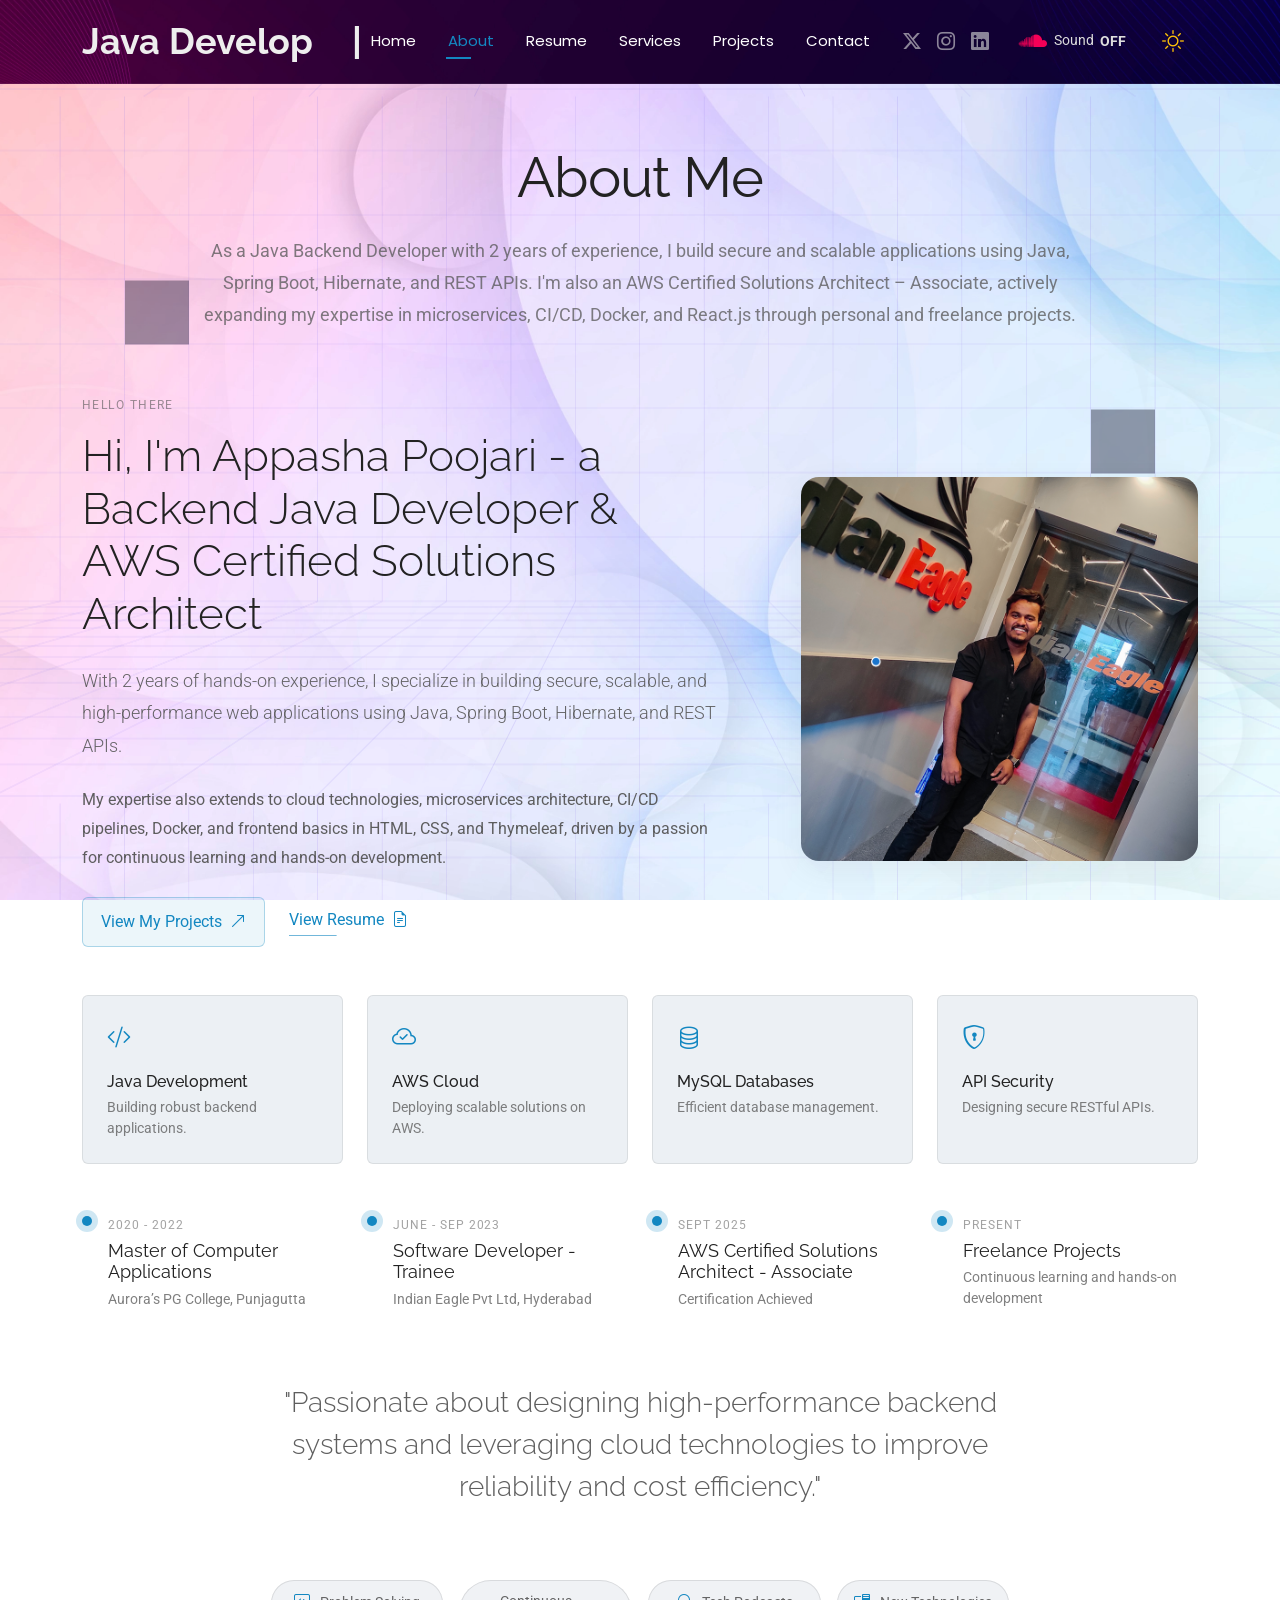
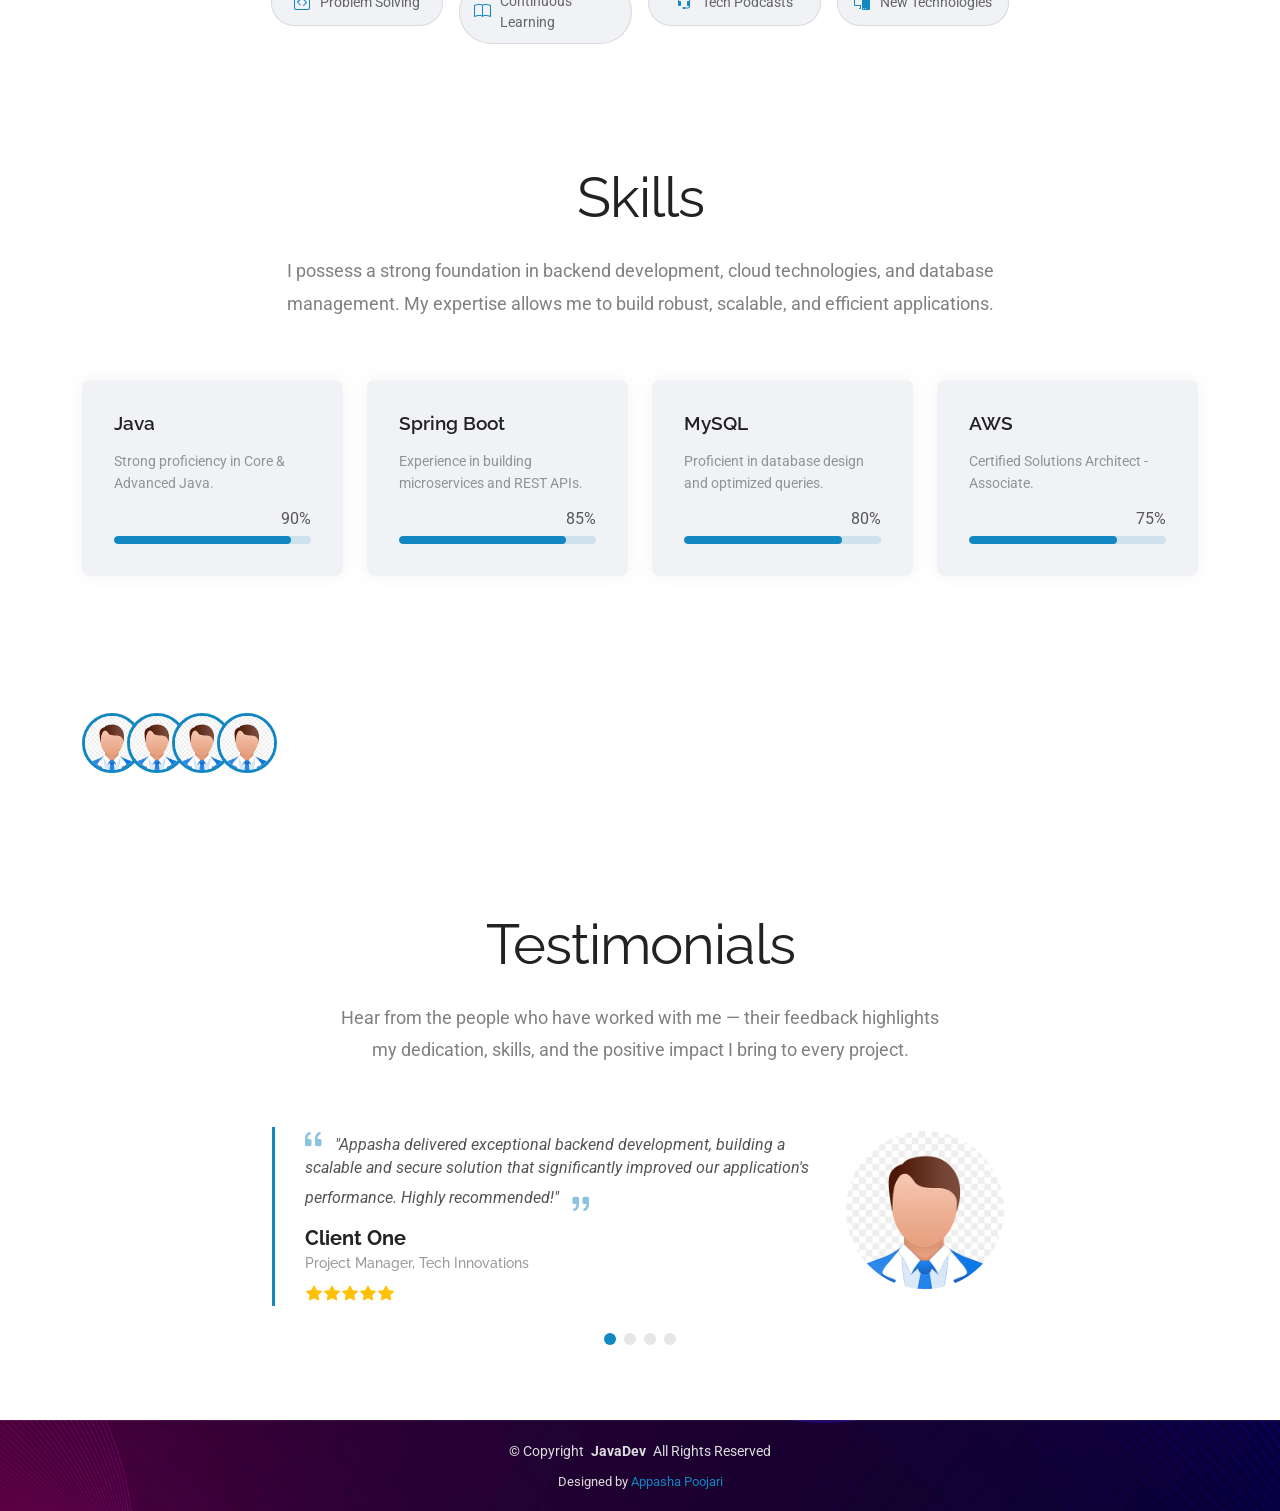
==== about.html @ 7aca5098 "Remove email validator refs; hide icon list, sound, sitename on phones" ====
<!DOCTYPE html>
<html lang="en">

<head>
  <meta charset="utf-8">
  <meta content="width=device-width, initial-scale=1.0" name="viewport">
  <title>Appasha Poojari</title>
  <meta name="description" content="">
  <meta name="keywords" content="">

  <!-- Favicons -->
  <link href="assets/img/favicon.png" rel="icon">
  <link href="assets/img/apple-touch-icon.png" rel="apple-touch-icon">
  <link href="assets/img/favicon.ico" rel="icon" type="image/x-icon">

  <!-- Fonts -->
  <link href="https://fonts.googleapis.com" rel="preconnect">
  <link href="https://fonts.gstatic.com" rel="preconnect" crossorigin>
  <link href="https://fonts.googleapis.com/css2?family=Roboto:ital,wght@0,100;0,300;0,400;0,500;0,700;0,900;1,100;1,300;1,400;1,500;1,700;1,900&family=Poppins:ital,wght@0,100;0,200;0,300;0,400;0,500;0,600;0,700;0,800;0,900;1,100;1,200;1,300;1,400;1,500;1,600;1,700;1,800;1,900&family=Raleway:ital,wght@0,100;0,200;0,300;0,400;0,500;0,600;0,700;0,800;0,900;1,100;1,200;1,300;1,400;1,500;1,600;1,700;1,800;1,900&display=swap" rel="stylesheet">

  <!-- Vendor CSS Files -->
  <link href="assets/vendor/bootstrap/css/bootstrap.min.css" rel="stylesheet">
  <link href="assets/vendor/bootstrap-icons/bootstrap-icons.css" rel="stylesheet">
  <link href="assets/vendor/aos/aos.css" rel="stylesheet">
  <link href="assets/vendor/swiper/swiper-bundle.min.css" rel="stylesheet">
  <link href="assets/vendor/glightbox/css/glightbox.min.css" rel="stylesheet">
  <link
    rel="stylesheet"
    href="https://cdnjs.cloudflare.com/ajax/libs/font-awesome/5.15.4/css/all.min.css"
/>

  <!-- Main CSS File -->
  <link href="assets/css/main.css" rel="stylesheet">

  <!-- ======================================================= -->
</head>

<body class="index-page">

  <header id="header" class="header d-flex align-items-center light-background sticky-top">
    <div class="container position-relative d-flex align-items-center justify-content-between">

      <a href="index.html" class="logo d-flex align-items-center me-auto me-xl-0">
        <h1 class="sitename"><span class="typed"
            data-typed-items="Java Developer, Web Developer, Cloud Engineer, AI Developer"></span></h1>
      </a>

      <nav id="navmenu" class="navmenu">
        <ul>
          <li><a href="index.html">Home</a></li>
          <li><a href="about.html" class="active">About</a></li>
          <li><a href="resume.html">Resume</a></li>
          <li><a href="services.html">Services</a></li>
          <li><a href="portfolio.html">Projects</a></li>
          <li><a href="contact.html">Contact</a></li>
        </ul>
        <i class="mobile-nav-toggle d-xl-none bi bi-list"></i>
      </nav>

      <div class="header-social-links">
        <a href="#" class="twitter"><i class="bi bi-twitter-x"></i></a>
        <a href="#" class="instagram"><i class="bi bi-instagram"></i></a>
        <a href="#" class="linkedin"><i class="bi bi-linkedin"></i></a>
      </div>

      <div id="sound">
        <audio id="myAudio" loop>
          <source src="assets/mp3/Night.mp3" type="audio/mpeg" />
          Your browser does not support audio.
        </audio>
        <i class="fab fa-soundcloud sound-cloud"></i>
        <span class="sound-label">Sound</span>
        <div class="on-off">
          <span id="off">OFF</span>
          <span id="on" style="display:none;">ON</span>
        </div>
      </div>

      <div class="mode-toggle">
        <i class="bi bi-sun sun-icon"></i>
        <i class="bi bi-moon moon-icon"></i>
      </div>
    </div>
  </header>

  <main class="main">

    <!-- About Section -->
    <section id="about" class="about section">

      <!-- Section Title -->
      <div class="container section-title" data-aos="fade-up">
        <h2>About Me</h2>
        <p>As a Java Backend Developer with 2 years of experience, I build secure and scalable applications using Java, Spring Boot, Hibernate, and REST APIs. I'm also an AWS Certified Solutions Architect – Associate, actively expanding my expertise in microservices, CI/CD, Docker, and React.js through personal and freelance projects.</p>
      </div><!-- End Section Title -->

      <div class="container" data-aos="fade-up" data-aos-delay="100">

        <!-- Intro + Photo -->
        <div class="row align-items-center justify-content-between gy-5 mb-5">
          <div class="col-lg-7" data-aos="fade-right" data-aos-delay="150">
            <div class="intro-content">
              <span class="eyebrow">Hello there</span>
              <h2 class="headline">Hi, I'm Appasha Poojari - a Backend Java Developer & AWS Certified Solutions Architect</h2>
              <p class="lead">
                With 2 years of hands-on experience, I specialize in building secure, scalable, and high-performance web applications using Java, Spring Boot, Hibernate, and REST APIs.
              </p>
              <p>
                My expertise also extends to cloud technologies, microservices architecture, CI/CD pipelines, Docker, and frontend basics in HTML, CSS, and Thymeleaf, driven by a passion for continuous learning and hands-on development.
              </p>

              <div class="cta-group">
                <a href="portfolio.html" class="btn-ghost">
                  View My Projects <i class="bi bi-arrow-up-right"></i>
                </a>
                <a href="resume.html" class="link-underline">
                  View Resume <i class="bi bi-file-earmark-text"></i>
                </a>
              </div>
            </div>
          </div>

          <div class="col-lg-5" data-aos="zoom-in" data-aos-delay="250">
            <figure class="profile-figure text-center text-lg-end">
              <img src="assets/img/profile/profile-square-11.png" alt="Portrait of Alex" class="img-fluid profile-photo">
            </figure>
          </div>
        </div>
        <!-- End Intro + Photo -->

        <!-- Skills Grid -->
        <div class="mb-5">
          <div class="row g-4">
            <div class="col-6 col-md-4 col-lg-3" data-aos="fade-up" data-aos-delay="120">
              <div class="skill-item">
                <i class="bi bi-code-slash"></i>
                <h3>Java Development</h3>
                <p>Building robust backend applications.</p>
              </div>
            </div>
            <div class="col-6 col-md-4 col-lg-3" data-aos="fade-up" data-aos-delay="180">
              <div class="skill-item">
                <i class="bi bi-cloud-check"></i>
                <h3>AWS Cloud</h3>
                <p>Deploying scalable solutions on AWS.</p>
              </div>
            </div>
            <div class="col-6 col-md-4 col-lg-3" data-aos="fade-up" data-aos-delay="240">
              <div class="skill-item">
                <i class="bi bi-database"></i>
                <h3>MySQL Databases</h3>
                <p>Efficient database management.</p>
              </div>
            </div>
            <div class="col-6 col-md-4 col-lg-3" data-aos="fade-up" data-aos-delay="300">
              <div class="skill-item">
                <i class="bi bi-shield-lock"></i>
                <h3>API Security</h3>
                <p>Designing secure RESTful APIs.</p>
              </div>
            </div>
          </div>
        </div>
        <!-- End Skills Grid -->

        <!-- Journey Timeline -->
        <div class="mb-5">
          <div class="row g-4">
            <div class="col-md-6 col-lg-3" data-aos="fade-up" data-aos-delay="120">
              <article class="timeline-item">
                <span class="dot"></span>
                <time>2020 - 2022</time>
                <h4>Master of Computer Applications</h4>
                <p>Aurora’s PG College, Punjagutta</p>
              </article>
            </div>
            <div class="col-md-6 col-lg-3" data-aos="fade-up" data-aos-delay="180">
              <article class="timeline-item">
                <span class="dot"></span>
                <time>June - Sep 2023</time>
                <h4>Software Developer - Trainee</h4>
                <p>Indian Eagle Pvt Ltd, Hyderabad</p>
              </article>
            </div>
            <div class="col-md-6 col-lg-3" data-aos="fade-up" data-aos-delay="240">
              <article class="timeline-item">
                <span class="dot"></span>
                <time>Sept 2025</time>
                <h4>AWS Certified Solutions Architect - Associate</h4>
                <p>Certification Achieved</p>
              </article>
            </div>
            <div class="col-md-6 col-lg-3" data-aos="fade-up" data-aos-delay="300">
              <article class="timeline-item">
                <span class="dot"></span>
                <time>Present</time>
                <h4>Freelance Projects</h4>
                <p>Continuous learning and hands-on development</p>
              </article>
            </div>
          </div>
        </div>
        <!-- End Journey Timeline -->

        <!-- Quote -->
        <blockquote class="personal-quote text-center mb-5" data-aos="fade-down" data-aos-delay="200">
          <p>"Passionate about designing high-performance backend systems and leveraging cloud technologies to improve reliability and cost efficiency."</p>
        </blockquote>
        <!-- End Quote -->

        <!-- Fun Facts -->
        <div class="row g-3 justify-content-center">
          <div class="col-6 col-md-3 col-lg-2" data-aos="zoom-in" data-aos-delay="120">
            <div class="fact-pill">
              <i class="bi bi-code-square"></i>
              <span>Problem Solving</span>
            </div>
          </div>
          <div class="col-6 col-md-3 col-lg-2" data-aos="zoom-in" data-aos-delay="160">
            <div class="fact-pill">
              <i class="bi bi-book"></i>
              <span>Continuous Learning</span>
            </div>
          </div>
          <div class="col-6 col-md-3 col-lg-2" data-aos="zoom-in" data-aos-delay="200">
            <div class="fact-pill">
              <i class="bi bi-headset"></i>
              <span>Tech Podcasts</span>
            </div>
          </div>
          <div class="col-6 col-md-3 col-lg-2" data-aos="zoom-in" data-aos-delay="240">
            <div class="fact-pill">
              <i class="bi bi-pc-display"></i>
              <span>New Technologies</span>
            </div>
          </div>
        </div>
        <!-- End Fun Facts -->

      </div>

    </section><!-- /About Section -->

    <!-- Skills Section -->
    <section id="skills" class="skills section">

      <!-- Section Title -->
      <div class="container section-title" data-aos="fade-up">
        <h2>Skills</h2>
        <p>I possess a strong foundation in backend development, cloud technologies, and database management. My expertise allows me to build robust, scalable, and efficient applications.</p>
      </div><!-- End Section Title -->

      <div class="container" data-aos="fade-up" data-aos-delay="100">

        <div class="row g-4 skills-animation">

          <div class="col-md-6 col-lg-3" data-aos="fade-up" data-aos-delay="100">
            <div class="skill-box">
              <h3>Java</h3>
              <p>Strong proficiency in Core & Advanced Java.</p>
              <span class="text-end d-block">90%</span>
              <div class="progress">
                <div class="progress-bar" role="progressbar" aria-valuenow="90" aria-valuemin="0" aria-valuemax="100"></div>
              </div>
            </div>
          </div>

          <div class="col-md-6 col-lg-3" data-aos="fade-up" data-aos-delay="200">
            <div class="skill-box">
              <h3>Spring Boot</h3>
              <p>Experience in building microservices and REST APIs.</p>
              <span class="text-end d-block">85%</span>
              <div class="progress">
                <div class="progress-bar" role="progressbar" aria-valuenow="85" aria-valuemin="0" aria-valuemax="100"></div>
              </div>
            </div>
          </div>

          <div class="col-md-6 col-lg-3" data-aos="fade-up" data-aos-delay="300">
            <div class="skill-box">
              <h3>MySQL</h3>
              <p>Proficient in database design and optimized queries.</p>
              <span class="text-end d-block">80%</span>
              <div class="progress">
                <div class="progress-bar" role="progressbar" aria-valuenow="80" aria-valuemin="0" aria-valuemax="100"></div>
              </div>
            </div>
          </div>

          <div class="col-md-6 col-lg-3" data-aos="fade-up" data-aos-delay="400">
            <div class="skill-box">
              <h3>AWS</h3>
              <p>Certified Solutions Architect - Associate.</p>
              <span class="text-end d-block">75%</span>
              <div class="progress">
                <div class="progress-bar" role="progressbar" aria-valuenow="75" aria-valuemin="0" aria-valuemax="100">
                </div>
              </div>
            </div>
          </div>

        </div>

      </div>

    </section><!-- /Skills Section -->

    <!-- Stats Section -->
    <section id="stats" class="stats section dark-background">

      <div class="container" data-aos="fade-up" data-aos-delay="100">

        <div class="row align-items-center">
          <div class="col-lg-4" data-aos="fade-up" data-aos-delay="200">
            <div class="avatars d-flex align-items-center">
              <img src="assets/img/person/dummy-img.png" alt="Avatar 1" class="rounded-circle" loading="lazy">
              <img src="assets/img/person/dummy-img.png" alt="Avatar 2" class="rounded-circle" loading="lazy">
              <img src="assets/img/person/dummy-img.png" alt="Avatar 3" class="rounded-circle" loading="lazy">
              <img src="assets/img/person/dummy-img.png" alt="Avatar 4" class="rounded-circle" loading="lazy">
            </div>
          </div>

          <div class="col-lg-8">
            <div class="row counters">
              <div class="col-md-4" data-aos="fade-up" data-aos-delay="300">
                <h2><span data-purecounter-start="0" data-purecounter-end="2" data-purecounter-duration="1" class="purecounter"></span>+</h2>
                <p>Years Experience</p>
              </div>

              <div class="col-md-4" data-aos="fade-up" data-aos-delay="400">
                <h2><span data-purecounter-start="0" data-purecounter-end="6" data-purecounter-duration="1" class="purecounter"></span>+</h2>
                <p>Projects Completed</p>
              </div>

              <div class="col-md-4" data-aos="fade-up" data-aos-delay="500">
                <h2><span data-purecounter-start="0" data-purecounter-end="100" data-purecounter-duration="1" class="purecounter"></span>%</h2>
                <p>Satisfied Clients</p>
              </div>
            </div>
          </div>
        </div>
      </div>

    </section><!-- /Stats Section -->

    <!-- Testimonials Section -->
    <section id="testimonials" class="testimonials section">

      <!-- Section Title -->
      <div class="container section-title" data-aos="fade-up">
        <h2>Testimonials</h2>
        <p>Hear from the people who have worked with me — their feedback highlights my dedication, skills, and the positive impact I bring to every project.</p>      </div><!-- End Section Title -->

      <div class="container" data-aos="fade-up" data-aos-delay="100">

        <div class="swiper init-swiper">
          <script type="application/json" class="swiper-config">
            {
              "loop": true,
              "speed": 600,
              "autoplay": {
                "delay": 5000
              },
              "slidesPerView": "auto",
              "pagination": {
                "el": ".swiper-pagination",
                "type": "bullets",
                "clickable": true
              }
            }
          </script>
          <div class="swiper-wrapper">

            <div class="swiper-slide">
              <div class="testimonial-item">
                <div class="row gy-4 justify-content-center">
                  <div class="col-lg-6">
                    <div class="testimonial-content">
                      <p>
                        <i class="bi bi-quote quote-icon-left"></i>
                        <span>"Appasha delivered exceptional backend development, building a scalable and secure solution that significantly improved our application's performance. Highly recommended!"</span>
                        <i class="bi bi-quote quote-icon-right"></i>
                      </p>
                      <h3>Client One</h3>
                      <h4>Project Manager, Tech Innovations</h4>
                      <div class="stars">
                        <i class="bi bi-star-fill"></i><i class="bi bi-star-fill"></i><i class="bi bi-star-fill"></i><i class="bi bi-star-fill"></i><i class="bi bi-star-fill"></i>
                      </div>
                    </div>
                  </div>
                  <div class="col-lg-2 text-center">
                    <img src="assets/img/person/dummy-img.png" class="img-fluid testimonial-img" alt="">
                  </div>
                </div>
              </div>
            </div><!-- End testimonial item -->

            <div class="swiper-slide">
              <div class="testimonial-item">
                <div class="row gy-4 justify-content-center">
                  <div class="col-lg-6">
                    <div class="testimonial-content">
                      <p>
                        <i class="bi bi-quote quote-icon-left"></i>
                        <span>"Their expertise in Java and Spring Boot was evident throughout our project. The clean code and robust API design made integration seamless and efficient."</span>
                        <i class="bi bi-quote quote-icon-right"></i>
                      </p>
                      <h3>Client Two</h3>
                      <h4>Lead Developer, Software Solutions</h4>
                      <div class="stars">
                        <i class="bi bi-star-fill"></i><i class="bi bi-star-fill"></i><i class="bi bi-star-fill"></i><i class="bi bi-star-fill"></i><i class="bi bi-star-fill"></i>
                      </div>
                    </div>
                  </div>
                  <div class="col-lg-2 text-center">
                    <img src="assets/img/person/dummy-img.png" class="img-fluid testimonial-img" alt="">
                  </div>
                </div>
              </div>
            </div><!-- End testimonial item -->

            <div class="swiper-slide">
              <div class="testimonial-item">
                <div class="row gy-4 justify-content-center">
                  <div class="col-lg-6">
                    <div class="testimonial-content">
                      <p>
                        <i class="bi bi-quote quote-icon-left"></i>
                        <span>"The dedication to clean code and SOLID principles really made a difference. We received a high-quality, maintainable application that performs flawlessly."</span>
                        <i class="bi bi-quote quote-icon-right"></i>
                      </p>
                      <h3>Client Three</h3>
                      <h4>CTO, Global Innovations</h4>
                      <div class="stars">
                        <i class="bi bi-star-fill"></i><i class="bi bi-star-fill"></i><i class="bi bi-star-fill"></i><i class="bi bi-star-fill"></i><i class="bi bi-star-fill"></i>
                      </div>
                    </div>
                  </div>
                  <div class="col-lg-2 text-center">
                    <img src="assets/img/person/dummy-img.png" class="img-fluid testimonial-img" alt="">
                  </div>
                </div>
              </div>
            </div><!-- End testimonial item -->

            <div class="swiper-slide">
              <div class="testimonial-item">
                <div class="row gy-4 justify-content-center">
                  <div class="col-lg-6">
                    <div class="testimonial-content">
                      <p>
                        <i class="bi bi-quote quote-icon-left"></i>
                        <span>"The project was deployed flawlessly on AWS EC2, demonstrating strong cloud deployment skills. Communication was excellent, and the results were outstanding."</span>
                        <i class="bi bi-quote quote-icon-right"></i>
                      </p>
                      <h3>Client Four</h3>
                      <h4>Founder, Startup Labs</h4>
                      <div class="stars">
                        <i class="bi bi-star-fill"></i><i class="bi bi-star-fill"></i><i class="bi bi-star-fill"></i><i class="bi bi-star-fill"></i><i class="bi bi-star-fill"></i>
                      </div>
                    </div>
                  </div>
                  <div class="col-lg-2 text-center">
                    <img src="assets/img/person/dummy-img.png" class="img-fluid testimonial-img" alt="">
                  </div>
                </div>
              </div>
            </div><!-- End testimonial item -->

          </div>
          <div class="swiper-pagination"></div>
        </div>

      </div>

    </section><!-- /Testimonials Section -->

  </main>

  <footer id="footer" class="footer">
    <div class="container">
      <div class="copyright text-center ">
        <p>© <span>Copyright</span> <strong class="px-1 sitename">JavaDev</strong> <span>All Rights Reserved<br></span>
        </p>
      </div>
      <div class="credits">
        Designed by <a href="https://www.linkedin.com/in/appash/">Appasha Poojari</a>
      </div>
    </div>
  </footer>

  <!-- Scroll Top -->
  <a href="#" id="scroll-top" class="scroll-top d-flex align-items-center justify-content-center">
    <i class="bi bi-arrow-up-short"></i>
  </a>

  <!-- Preloader -->
  <div id="preloader"></div>

  <!-- Add TagCanvas library once in your page footer or <head> -->
  <script src="https://www.goat1000.com/tagcanvas.min.js"></script>

  <!-- Vendor JS Files -->
  <script src="assets/vendor/bootstrap/js/bootstrap.bundle.min.js"></script>
  <script src="assets/vendor/aos/aos.js"></script>
  <script src="assets/vendor/typed.js/typed.umd.js"></script>
  <script src="assets/vendor/waypoints/noframework.waypoints.js"></script>
  <script src="assets/vendor/purecounter/purecounter_vanilla.js"></script>
  <script src="assets/vendor/swiper/swiper-bundle.min.js"></script>
  <script src="assets/vendor/imagesloaded/imagesloaded.pkgd.min.js"></script>
  <script src="assets/vendor/isotope-layout/isotope.pkgd.min.js"></script>
  <script src="assets/vendor/glightbox/js/glightbox.min.js"></script>

  <!-- Main JS File -->
  <script src="assets/js/main.js"></script>

</body>

</html>
---- assets/css/main.css ----
/*--------------------------------------------------------------
# Font & Color Variables
# Help: https://bootstrapmade.com/color-system/
--------------------------------------------------------------*/
/* Fonts */
:root {
  --default-font: "Roboto",  system-ui, -apple-system, "Segoe UI", Roboto, "Helvetica Neue", Arial, "Noto Sans", "Liberation Sans", sans-serif, "Apple Color Emoji", "Segoe UI Emoji", "Segoe UI Symbol", "Noto Color Emoji";
  --heading-font: "Raleway",  sans-serif;
  --nav-font: "Poppins",  sans-serif;
}

/* Global Colors - The following color variables are used throughout the website. Updating them here will change the color scheme of the entire website */
:root { 
  --background-color: #101a20; /* Background color for the entire website, including individual sections */
  --default-color: #e7f2f7; /* Default color used for the majority of the text content across the entire website */
  --heading-color: #ffffff; /* Color for headings, subheadings and title throughout the website */
  --accent-color: #1387c1; /* Accent color that represents your brand on the website. It's used for buttons, links, and other elements that need to stand out */
  --surface-color: #141f26; /* The surface color is used as a background of boxed elements within sections, such as cards, icon boxes, or other elements that require a visual separation from the global background. */
  --contrast-color: #ffffff; /* Contrast color for text, ensuring readability against backgrounds of accent, heading, or default colors. */
  --body-bg-image: url('../img/light-bg.webp'); /* Default background image */
}

/* Nav Menu Colors - The following color variables are used specifically for the navigation menu. They are separate from the global colors to allow for more customization options */
:root {
  --nav-color: #ffffff;  /* The default color of the main navmenu links */
  --nav-hover-color: #1387c1; /* Applied to main navmenu links when they are hovered over or active */
  --nav-mobile-background-color: #213642; /* Used as the background color for mobile navigation menu */
  --nav-dropdown-background-color: #051117; /* Used as the background color for dropdown items that appear when hovering over primary navigation items */
  --nav-dropdown-color: #e7f2f7; /* Used for navigation links of the dropdown items in the navigation menu. */
  --nav-dropdown-hover-color: #1387c1; /* Similar to --nav-hover-color, this color is applied to dropdown navigation links when they are hovered over. */
}

/* Color Presets - These classes override global colors when applied to any section or element, providing reuse of the sam color scheme. */

.light-background {
  --background-color: #142027;
  --surface-color: #325264;
}

.dark-background {
  --background-color: #0b1419;
  --default-color: #ffffff;
  --heading-color: #ffffff;
  --surface-color: #252525;
  --contrast-color: #ffffff;
}

/* Smooth scroll */
:root {
  scroll-behavior: smooth;
}

/*--------------------------------------------------------------
# General Styling & Shared Classes
--------------------------------------------------------------*/
body {
  color: var(--default-color);
  background-color: var(--background-color);
  font-family: var(--default-font);
  background-image: url('../img/grid.png'), var(--body-bg-image); /* Added grid.png on top */
  background-size: auto, cover; /* grid.png auto, body-bg-image cover */
  background-position: center;
  background-attachment: fixed;
}

a {
  color: var(--accent-color);
  text-decoration: none;
  transition: 0.3s;
}

a:hover {
  color: color-mix(in srgb, var(--accent-color), transparent 25%);
  text-decoration: none;
}

h1,
h2,
h3,
h4,
h5,
h6 {
  color: var(--heading-color);
  font-family: var(--heading-font);
}

/* PHP Email Form Messages
------------------------------*/
.php-email-form .error-message {
  display: none;
  background: #df1529;
  color: #ffffff;
  text-align: left;
  padding: 15px;
  margin-bottom: 24px;
  font-weight: 600;
}

.php-email-form .sent-message {
  display: none;
  color: #ffffff;
  background: #059652;
  text-align: center;
  padding: 15px;
  margin-bottom: 24px;
  font-weight: 600;
}

.php-email-form .loading {
  display: none;
  background: var(--surface-color);
  text-align: center;
  padding: 15px;
  margin-bottom: 24px;
}

.php-email-form .loading:before {
  content: "";
  display: inline-block;
  border-radius: 50%;
  width: 24px;
  height: 24px;
  margin: 0 10px -6px 0;
  border: 3px solid var(--accent-color);
  border-top-color: var(--surface-color);
  animation: php-email-form-loading 1s linear infinite;
}

@keyframes php-email-form-loading {
  0% {
    transform: rotate(0deg);
  }

  100% {
    transform: rotate(360deg);
  }
}

/*--------------------------------------------------------------
# Global Header
--------------------------------------------------------------*/
.header {
  --background-color: rgba(255, 255, 255, 0);
  color: var(--default-color);
  background-color: var(--background-color); /* Reverted to use background-color variable */
  padding: 15px 0;
  transition: all 0.5s;
  z-index: 997;
  border-bottom: 1px solid color-mix(in srgb, var(--default-color), transparent 92%);
}

.header .logo {
  line-height: 1;
}

.header .logo img {
  max-height: 36px;
  margin-right: 8px;
}

.header .logo h1 {
  font-size: 36px; /* Increased font size */
  margin: 0;
  font-weight: 700; /* Made bolder */
  color: var(--heading-color);
  font-family: var(--heading-font); /* Applied heading font */
}

.header .logo h1 .typed {
  display: inline-block;
  min-width: 270px; /* Adjust this value as needed to prevent layout shifts */
}

.header .header-social-links {
  padding-right: 15px; /* Increased padding to move further from nav */
  padding-left: 15px; /* Added padding to the left side */
  display: flex;
  align-items: center;
}

.header .header-social-links a {
  color: color-mix(in srgb, var(--default-color), transparent 40%);
  padding: 8px; /* Uniform padding around icons */
  display: inline-block;
  transition: 0.3s;
  font-size: 18px; /* Slightly increased icon size */
}

.header .header-social-links a:hover {
  color: var(--default-color);
}

.header .header-social-links a i {
  line-height: 0px;
}

.header .mode-toggle {
  margin-left: 15px;
  display: flex;
  align-items: center;
  justify-content: center;
  font-size: 22px;
  cursor: pointer;
  position: relative; /* Needed for absolute positioning of icons */
  width: 50px; /* Adjust as needed */
  height: 26px; /* Adjust as needed */
}

.header .mode-toggle .sun-icon,
.header .mode-toggle .moon-icon {
  position: absolute;
  transition: opacity 0.3s ease-in-out, transform 0.3s ease-in-out;
}

.header .mode-toggle .sun-icon {
  color: #ffc107; /* Sun icon color (yellow) */
  opacity: 0;
  transform: translateY(10px);
}

.header .mode-toggle .moon-icon {
  color: #f0f2f5; /* Moon icon color (light gray) */
  opacity: 1;
  transform: translateY(0);
}

body.light-mode .header .mode-toggle .sun-icon {
  opacity: 1;
  transform: translateY(0);
}

body.light-mode .header .mode-toggle .moon-icon {
  opacity: 0;
  transform: translateY(-10px);
}

body.dark-mode .header .mode-toggle .moon-icon {
  color: #333333; /* Dark color for moon icon against light header background */
}

body.light-mode .header .mode-toggle .sun-icon {
  color: #ffc107; /* Yellow color for sun icon against dark header background */
}

/* Removed the old checkbox styles */

@media (max-width: 1200px) {
  .header .logo {
    order: 1;
  }

  .header .header-social-links {
    order: 2;
  }

  .header .navmenu {
    order: 3;
  }
}

/* Global Header on Scroll
------------------------------*/
.scrolled .header {
  --background-color: rgba(16, 26, 32, 0.9);
}

/*--------------------------------------------------------------
# Navigation Menu
--------------------------------------------------------------*/
/* Desktop Navigation */
@media (min-width: 1200px) {
  .navmenu {
    padding: 0;
  }

  .navmenu ul {
    margin: 0;
    padding: 0;
    display: flex;
    list-style: none;
    align-items: center;
  }

  .navmenu li {
    position: relative;
  }

  .navmenu>ul>li {
    white-space: nowrap;
    padding: 15px 28px 15px 0;
  }

  .navmenu>ul>li:last-child {
    padding-right: 0;
  }

  .navmenu a,
  .navmenu a:focus {
    color: var(--nav-color);
    font-size: 15px;
    padding: 0 2px;
    font-family: var(--nav-font);
    font-weight: 400;
    display: flex;
    align-items: center;
    justify-content: space-between;
    white-space: nowrap;
    transition: 0.3s;
    position: relative;
  }

  .navmenu a i,
  .navmenu a:focus i {
    font-size: 12px;
    line-height: 0;
    margin-left: 5px;
    transition: 0.3s;
  }

  .navmenu>ul>li>a:before {
    content: "";
    position: absolute;
    height: 2px;
    bottom: -6px;
    left: 0;
    background-color: var(--nav-hover-color);
    visibility: hidden;
    width: 0px;
    transition: all 0.3s ease-in-out 0s;
  }

  .navmenu a:hover:before,
  .navmenu li:hover>a:before,
  .navmenu .active:before {
    visibility: visible;
    width: 25px;
  }

  .navmenu li:hover>a,
  .navmenu .active,
  .navmenu .active:focus {
    color: var(--nav-hover-color);
  }

  .navmenu .dropdown ul {
    margin: 0;
    padding: 10px 0;
    background: var(--nav-dropdown-background-color);
    display: block;
    position: absolute;
    visibility: hidden;
    left: -5px;
    top: 130%;
    opacity: 0;
    transition: 0.3s;
    border-radius: 4px;
    z-index: 99;
    box-shadow: 0px 0px 30px rgba(0, 0, 0, 0.1);
  }

  .navmenu .dropdown ul li {
    min-width: 200px;
  }

  .navmenu .dropdown ul a {
    padding: 10px 20px;
    font-size: 15px;
    text-transform: none;
    color: var(--nav-dropdown-color);
  }

  .navmenu .dropdown ul a i {
    font-size: 12px;
  }

  .navmenu .dropdown ul a:hover,
  .navmenu .dropdown ul .active:hover,
  .navmenu .dropdown ul li:hover>a {
    color: var(--nav-dropdown-hover-color);
  }

  .navmenu .dropdown:hover>ul {
    opacity: 1;
    top: 100%;
    visibility: visible;
  }

  .navmenu .dropdown .dropdown ul {
    top: 0;
    left: -90%;
    visibility: hidden;
  }

  .navmenu .dropdown .dropdown:hover>ul {
    opacity: 1;
    top: 0;
    left: -100%;
    visibility: visible;
  }
}

/* Mobile Navigation */
@media (max-width: 1199px) {
  .mobile-nav-toggle {
    color: var(--nav-color);
    font-size: 28px;
    line-height: 0;
    margin-right: 10px;
    cursor: pointer;
    transition: color 0.3s;
  }

  .navmenu {
    padding: 0;
    z-index: 9997;
  }

  .navmenu ul {
    display: none;
    list-style: none;
    position: absolute;
    inset: 60px 20px 20px 20px;
    padding: 10px 0;
    margin: 0;
    border-radius: 6px;
    background-color: var(--nav-mobile-background-color);
    border: 1px solid color-mix(in srgb, var(--default-color), transparent 90%);
    box-shadow: none;
    overflow-y: auto;
    transition: 0.3s;
    z-index: 9998;
  }

  .navmenu a,
  .navmenu a:focus {
    color: var(--nav-dropdown-color);
    padding: 10px 20px;
    font-family: var(--nav-font);
    font-size: 17px;
    font-weight: 500;
    display: flex;
    align-items: center;
    justify-content: space-between;
    white-space: nowrap;
    transition: 0.3s;
  }

  .navmenu a i,
  .navmenu a:focus i {
    font-size: 12px;
    line-height: 0;
    margin-left: 5px;
    width: 30px;
    height: 30px;
    display: flex;
    align-items: center;
    justify-content: center;
    border-radius: 50%;
    transition: 0.3s;
    background-color: color-mix(in srgb, var(--accent-color), transparent 90%);
  }

  .navmenu a i:hover,
  .navmenu a:focus i:hover {
    background-color: var(--accent-color);
    color: var(--contrast-color);
  }

  .navmenu a:hover,
  .navmenu .active,
  .navmenu .active:focus {
    color: var(--nav-dropdown-hover-color);
  }

  .navmenu .active i,
  .navmenu .active:focus i {
    background-color: var(--accent-color);
    color: var(--contrast-color);
    transform: rotate(180deg);
  }

  .navmenu .dropdown ul {
    position: static;
    display: none;
    z-index: 99;
    padding: 10px 0;
    margin: 10px 20px;
    background-color: var(--nav-dropdown-background-color);
    transition: all 0.5s ease-in-out;
  }

  .navmenu .dropdown ul ul {
    background-color: rgba(33, 37, 41, 0.1);
  }

  .navmenu .dropdown>.dropdown-active {
    display: block;
    background-color: rgba(33, 37, 41, 0.03);
  }

  .mobile-nav-active {
    overflow: hidden;
  }

  .mobile-nav-active .mobile-nav-toggle {
    color: #fff;
    position: absolute;
    font-size: 32px;
    top: 15px;
    right: 15px;
    margin-right: 0;
    z-index: 9999;
  }

  .mobile-nav-active .navmenu {
    position: fixed;
    overflow: hidden;
    inset: 0;
    background: rgba(33, 37, 41, 0.8);
    transition: 0.3s;
  }

  .mobile-nav-active .navmenu>ul {
    display: block;
  }
}

/*--------------------------------------------------------------
# Global Footer
--------------------------------------------------------------*/
.footer {
  color: var(--default-color);
  background-color: var(--background-color); /* Reverted to use background-color variable */
  font-size: 14px;
  padding: 20px 0; /* Decreased padding to reduce height */
  position: relative;
  border-top: 1px solid color-mix(in srgb, var(--default-color), transparent 92%);
}

.footer .copyright p {
  margin-bottom: 0;
}

.footer .social-links {
  margin-top: 20px;
}

.footer .social-links a {
  display: flex;
  align-items: center;
  justify-content: center;
  width: 40px;
  height: 40px;
  border-radius: 50%;
  border: 1px solid color-mix(in srgb, var(--default-color), transparent 50%);
  font-size: 16px;
  color: color-mix(in srgb, var(--default-color), transparent 50%);
  margin: 0 5px;
  transition: 0.3s;
}

.footer .social-links a:hover {
  color: var(--accent-color);
  border-color: var(--accent-color);
}

.footer .credits {
  margin-top: 10px;
  font-size: 13px;
  text-align: center;
}

/*--------------------------------------------------------------
# Preloader
--------------------------------------------------------------*/
#preloader {
  position: fixed;
  inset: 0;
  z-index: 9999;
  overflow: hidden;
  background-color: transparent; /* Changed to transparent */
  transition: all 0.6s ease-out;
  width: 100%;
  height: 100vh;
}

#preloader:before,
#preloader:after {
  content: "";
  position: absolute;
  border: 4px solid var(--accent-color);
  border-radius: 50%;
  animation: animate-preloader 2s cubic-bezier(0, 0.2, 0.8, 1) infinite;
}

#preloader:after {
  animation-delay: -0.5s;
}

@keyframes animate-preloader {
  0% {
    width: 10px;
    height: 10px;
    top: calc(50% - 5px);
    left: calc(50% - 5px);
    opacity: 1;
  }

  100% {
    width: 72px;
    height: 72px;
    top: calc(50% - 36px);
    left: calc(50% - 36px);
    opacity: 0;
  }
}

/*--------------------------------------------------------------
# Scroll Top Button
--------------------------------------------------------------*/
.scroll-top {
  position: fixed;
  visibility: hidden;
  opacity: 0;
  right: 15px;
  bottom: -15px;
  z-index: 99999;
  background-color: var(--accent-color);
  width: 44px;
  height: 44px;
  border-radius: 50px;
  transition: all 0.4s;
}

.scroll-top i {
  font-size: 24px;
  color: var(--contrast-color);
  line-height: 0;
}

.scroll-top:hover {
  background-color: color-mix(in srgb, var(--accent-color), transparent 20%);
  color: var(--contrast-color);
}

.scroll-top.active {
  visibility: visible;
  opacity: 1;
  bottom: 15px;
}

/*--------------------------------------------------------------
# Disable aos animation delay on mobile devices
--------------------------------------------------------------*/
@media screen and (max-width: 768px) {
  [data-aos-delay] {
    transition-delay: 0 !important;
  }
}

/*--------------------------------------------------------------
# Global Page Titles & Breadcrumbs
--------------------------------------------------------------*/
.page-title {
  color: var(--default-color);
  background-color: transparent; /* Changed to transparent */
  position: relative;
}

.page-title .heading {
  padding: 80px 0;
  border-top: 1px solid color-mix(in srgb, var(--default-color), transparent 90%);
}

.page-title .heading h1 {
  font-size: 38px;
  font-weight: 700;
}

.page-title nav {
  background-color: color-mix(in srgb, var(--default-color), transparent 96%);
  padding: 20px 0;
}

.page-title nav ol {
  display: flex;
  flex-wrap: wrap;
  list-style: none;
  padding: 0;
  margin: 0;
  font-size: 16px;
  font-weight: 400;
}

.page-title nav ol li+li {
  padding-left: 10px;
}

.page-title nav ol li+li::before {
  content: "/";
  display: inline-block;
  padding-right: 10px;
  color: color-mix(in srgb, var(--default-color), transparent 70%);
}

/*--------------------------------------------------------------
# Global Sections
--------------------------------------------------------------*/
section,
.section {
  color: var(--default-color);
  background-color: transparent; /* Changed to transparent */
  padding: 60px 0;
  scroll-margin-top: 100px;
  overflow: clip;
}

@media (max-width: 1199px) {

  section,
  .section {
    scroll-margin-top: 66px;
  }
}

/*--------------------------------------------------------------
# Global Section Titles
--------------------------------------------------------------*/
.section-title {
  text-align: center;
  padding-bottom: 60px;
  position: relative;
}

.section-title h2 {
  font-size: 3.5rem;
  font-weight: 400;
  line-height: 1.2;
  color: var(--heading-color);
  margin-bottom: 1.5rem;
  letter-spacing: -1px;
}

@media (max-width: 768px) {
  .section-title h2 {
    font-size: 2.5rem;
  }
}

.section-title p {
  font-size: 1.125rem;
  line-height: 1.8;
  color: color-mix(in srgb, var(--default-color), transparent 25%);
  max-width: 900px;
  margin: 0 auto;
  text-wrap: balance;
}

/*--------------------------------------------------------------
# Hero Section
--------------------------------------------------------------*/
.hero {
  padding: 80px 0;
  min-height: 100vh;
  display: flex;
  align-items: center;
}

.hero .hero-content h1 {
  font-size: 3.5rem;
  font-weight: 700;
  margin-bottom: 1rem;
  line-height: 1.2;
}

.hero .hero-content h1 .highlight {
  color: var(--accent-color);
  position: relative;
}

.hero .hero-content h1 .highlight::after {
  content: "";
  position: absolute;
  bottom: 0;
  left: 0;
  width: 100%;
  height: 3px;
  background: linear-gradient(90deg, var(--accent-color), color-mix(in srgb, var(--accent-color), transparent 50%));
  border-radius: 2px;
}

@media (max-width: 768px) {
  .hero .hero-content h1 {
    font-size: 2.5rem;
  }
}

.hero .hero-content h2 {
  font-size: 1.5rem;
  font-weight: 400;
  margin-bottom: 2rem;
  color: color-mix(in srgb, var(--default-color), transparent 20%);
}

.hero .hero-content h2 .typed {
  color: var(--accent-color);
  font-weight: 600;
}

@media (max-width: 768px) {
  .hero .hero-content h2 {
    font-size: 1.25rem;
  }
}

.hero .hero-content p {
  font-size: 1.1rem;
  line-height: 1.6;
  margin-bottom: 3rem; /* Increased from 2.5rem */
  color: color-mix(in srgb, var(--default-color), transparent 30%);
}

.hero .hero-actions {
  display: flex;
  gap: 1rem;
  margin-bottom: 4rem; /* Increased from 3rem */
}

.hero .hero-actions .btn {
  padding: 12px 30px;
  border-radius: 50px;
  font-weight: 600;
  text-decoration: none;
  transition: all 0.3s ease;
  border: 2px solid;
}

.hero .hero-actions .btn.btn-primary {
  background: var(--accent-color);
  color: var(--contrast-color);
  border-color: var(--accent-color);
}

.hero .hero-actions .btn.btn-primary:hover {
  background: color-mix(in srgb, var(--accent-color), black 15%);
  border-color: color-mix(in srgb, var(--accent-color), black 15%);
  transform: translateY(-2px);
}

.hero .hero-actions .btn.btn-outline {
  background: transparent;
  color: var(--accent-color);
  border-color: var(--accent-color);
}

.hero .hero-actions .btn.btn-outline:hover {
  transform: translateY(-2px);
}

@media (max-width: 576px) {
  .hero .hero-actions {
    flex-direction: column;
  }

  .hero .hero-actions .btn {
    text-align: center;
  }
}

.hero .social-links {
  display: flex;
  gap: 1rem;
  margin-top: 2rem; /* Added margin-top */
}

.hero .social-links a {
  width: 45px;
  height: 45px;
  background: var(--surface-color);
  border-radius: 50%;
  display: flex;
  align-items: center;
  justify-content: center;
  color: var(--default-color);
  font-size: 1.2rem;
  transition: all 0.3s ease;
}

.hero .social-links a:hover {
  background: var(--accent-color);
  color: var(--contrast-color);
  transform: translateY(-3px);
  box-shadow: 0 8px 25px color-mix(in srgb, var(--accent-color), transparent 70%);
}

.hero .hero-image {
  position: relative;
}

.hero .hero-image .image-wrapper {
  position: relative;
  max-width: 450px;
  margin: 0 auto;
}

.hero .hero-image .image-wrapper img {
  border-radius: 20px;
  box-shadow: 0 5px 15px color-mix(in srgb, var(--default-color), transparent 95%);
  transition: transform 0.3s ease;
}

.hero .hero-image .image-wrapper img:hover {
  transform: scale(1.02);
}

.hero .hero-image .floating-elements {
  position: absolute;
  top: 0;
  left: 0;
  right: 0;
  bottom: 0;
  pointer-events: none;
}

.hero .hero-image .floating-elements .floating-card {
  position: absolute;
  background: var(--surface-color);
  padding: 15px 20px;
  border-radius: 15px;
  box-shadow: 0 10px 30px color-mix(in srgb, var(--default-color), transparent 90%);
  display: flex;
  align-items: center;
  gap: 10px;
  font-weight: 600;
  animation: float 3s ease-in-out infinite;
}

.hero .hero-image .floating-elements .floating-card i {
  font-size: 1.5rem;
  color: var(--accent-color);
}

.hero .hero-image .floating-elements .floating-card.design {
  top: 10%;
  right: -10%;
  animation-delay: 0s;
}

.hero .hero-image .floating-elements .floating-card.code {
  bottom: 30%;
  left: -15%;
  animation-delay: 1s;
}

.hero .hero-image .floating-elements .floating-card.creativity {
  top: 60%;
  right: -5%;
  animation-delay: 2s;
}

@media (max-width: 992px) {
  .hero .hero-image .floating-elements .floating-card {
    display: none;
  }
}

@keyframes float {

  0%,
  100% {
    transform: translateY(0px);
  }

  50% {
    transform: translateY(-10px);
  }
}

@media (max-width: 992px) {
  .hero .hero-content {
    text-align: center;
    margin-bottom: 3rem;
  }
}

/*--------------------------------------------------------------
# About Section
--------------------------------------------------------------*/
.about .intro-content .eyebrow {
  display: inline-block;
  letter-spacing: 0.12em;
  text-transform: uppercase;
  font-size: 12px;
  color: color-mix(in srgb, var(--default-color), transparent 40%);
  margin-bottom: 16px;
}

.about .intro-content .headline {
  font-family: var(--heading-font);
  font-weight: 300;
  line-height: 1.2;
  font-size: clamp(28px, 4vw, 44px);
  margin: 0 0 24px 0;
}

.about .intro-content .lead {
  font-size: 18px;
  line-height: 1.8;
  color: color-mix(in srgb, var(--default-color), transparent 10%);
  margin-bottom: 24px;
}

.about .intro-content p {
  line-height: 1.8;
  margin-bottom: 24px;
  color: color-mix(in srgb, var(--default-color), transparent 5%);
}

.about .intro-content .cta-group {
  display: flex;
  gap: 24px;
  align-items: center;
  margin-top: 24px;
}

.about .intro-content .cta-group .btn-ghost {
  display: inline-flex;
  align-items: center;
  gap: 8px;
  padding: 12px 18px;
  border-radius: 6px;
  color: var(--accent-color);
  background: color-mix(in srgb, var(--accent-color), transparent 92%);
  border: 1px solid color-mix(in srgb, var(--accent-color), transparent 70%);
  transition: 0.3s ease-in-out;
}

.about .intro-content .cta-group .btn-ghost:hover,
.about .intro-content .cta-group .btn-ghost:focus {
  color: var(--contrast-color);
  background: var(--accent-color);
  border-color: var(--accent-color);
  outline: none;
  box-shadow: 0 0 0 3px color-mix(in srgb, var(--accent-color), transparent 70%);
}

.about .intro-content .cta-group .link-underline {
  display: inline-flex;
  align-items: center;
  gap: 8px;
  position: relative;
  color: var(--accent-color);
  padding-bottom: 4px;
  transition: 0.3s ease-in-out;
}

.about .intro-content .cta-group .link-underline::after {
  content: "";
  position: absolute;
  left: 0;
  right: 0;
  bottom: 0;
  height: 1px;
  background: color-mix(in srgb, var(--accent-color), transparent 40%);
  transform: scaleX(0.4);
  transform-origin: left;
  transition: 0.3s ease-in-out;
}

.about .intro-content .cta-group .link-underline:hover,
.about .intro-content .cta-group .link-underline:focus {
  color: color-mix(in srgb, var(--accent-color), transparent 10%);
  outline: none;
}

.about .intro-content .cta-group .link-underline:hover::after,
.about .intro-content .cta-group .link-underline:focus::after {
  transform: scaleX(1);
}

.about .profile-figure {
  margin: 0;
}

.about .profile-figure .profile-photo {
  width: 88%;
  max-width: 440px;
  border-radius: 18px;
  box-shadow: 0 10px 30px color-mix(in srgb, var(--default-color), transparent 92%);
  transform: translateY(0);
  transition: transform 0.3s ease-in-out;
}

.about .profile-figure .profile-caption {
  margin-top: 24px;
  display: flex;
  align-items: center;
  justify-content: center;
}

.about .profile-figure .profile-caption .meta {
  font-size: 14px;
  color: color-mix(in srgb, var(--default-color), transparent 20%);
}

.about .profile-figure .profile-caption .meta .funfact {
  font-size: 13px;
  margin-top: 4px;
  color: color-mix(in srgb, var(--default-color), transparent 35%);
}

.about .profile-figure:hover .profile-photo {
  transform: translateY(-4px);
}

.about .skill-item {
  padding: 24px;
  border-radius: 6px;
  transition: 0.3s ease-in-out;
  background: color-mix(in srgb, var(--surface-color), var(--accent-color) 2%);
  border: 1px solid color-mix(in srgb, var(--default-color), transparent 88%);
  height: 100%;
}

.about .skill-item i {
  font-size: 24px;
  color: var(--accent-color);
  margin-bottom: 16px;
  display: inline-block;
}

.about .skill-item h3 {
  font-size: 16px;
  margin-bottom: 6px;
  font-weight: 500;
}

.about .skill-item p {
  margin: 0;
  font-size: 14px;
  color: color-mix(in srgb, var(--default-color), transparent 25%);
}

.about .skill-item:hover {
  transform: translateY(-3px);
  border-color: color-mix(in srgb, var(--accent-color), transparent 60%);
  box-shadow: 0 10px 30px color-mix(in srgb, var(--default-color), transparent 92%);
}

.about .timeline-item {
  position: relative;
  padding-left: 26px;
}

.about .timeline-item time {
  display: inline-block;
  font-size: 12px;
  letter-spacing: 0.08em;
  text-transform: uppercase;
  color: color-mix(in srgb, var(--default-color), transparent 45%);
  margin-bottom: 6px;
}

.about .timeline-item h4 {
  font-size: 18px;
  font-weight: 400;
  margin: 0 0 6px;
}

.about .timeline-item p {
  font-size: 14px;
  color: color-mix(in srgb, var(--default-color), transparent 25%);
  margin: 0;
}

.about .timeline-item .dot {
  position: absolute;
  left: 0;
  top: 4px;
  width: 10px;
  height: 10px;
  border-radius: 50%;
  background: var(--accent-color);
  box-shadow: 0 0 0 6px color-mix(in srgb, var(--accent-color), transparent 80%);
}

.about .personal-quote {
  padding: 24px 0;
}

.about .personal-quote p {
  font-family: var(--heading-font);
  font-weight: 300;
  font-size: clamp(20px, 3vw, 28px);
  line-height: 1.5;
  color: color-mix(in srgb, var(--default-color), transparent 5%);
  margin: 0 auto;
  max-width: 800px;
}

.about .fact-pill {
  display: flex;
  align-items: center;
  justify-content: center;
  gap: 10px;
  padding: 10px 14px;
  border-radius: 999px;
  border: 1px solid color-mix(in srgb, var(--default-color), transparent 85%);
  background: var(--surface-color);
  color: color-mix(in srgb, var(--default-color), transparent 10%);
  transition: 0.3s ease-in-out;
}

.about .fact-pill i {
  color: var(--accent-color);
}

.about .fact-pill span {
  font-size: 14px;
}

.about .fact-pill:hover {
  transform: translateY(-2px);
  border-color: color-mix(in srgb, var(--accent-color), transparent 60%);
  box-shadow: 0 10px 30px color-mix(in srgb, var(--default-color), transparent 92%);
}

.about .fact-pill:focus-within {
  box-shadow: 0 0 0 3px color-mix(in srgb, var(--accent-color), transparent 70%);
}

@media (max-width: 992px) {
  .about .profile-figure {
    text-align: center !important;
  }

  .about .profile-figure .profile-photo {
    width: 72%;
  }

  .about .intro-content .cta-group {
    flex-wrap: wrap;
  }
}

@media (max-width: 576px) {
  .about .profile-figure .profile-photo {
    width: 100%;
  }
}

/*--------------------------------------------------------------
# Skills Section
--------------------------------------------------------------*/
.skills .skill-box {
  background-color: var(--surface-color);
  padding: 2rem;
  border-radius: 8px;
  box-shadow: 0 0 20px rgba(0, 0, 0, 0.05);
}

.skills .skill-box h3 {
  font-size: 1.2rem;
  margin-bottom: 1rem;
  font-weight: 600;
}

.skills .skill-box p {
  font-size: 0.9rem;
  margin-bottom: 0.8rem;
  opacity: 0.6;
}

.skills .skill-box .progress {
  background-color: color-mix(in srgb, var(--accent-color), transparent 85%);
  border-radius: 50px;
  height: 8px;
  margin-top: 5px;
  overflow: hidden;
}

.skills .skill-box .progress .progress-bar {
  background-color: var(--accent-color);
  height: 100%;
  position: relative;
  border-radius: 50px;
  transition: 0.9s;
  width: 1px;
}

/*--------------------------------------------------------------
# Stats Section
--------------------------------------------------------------*/
.stats .avatars {
  position: relative;
}

.stats .avatars img {
  width: 60px;
  height: 60px;
  border: 3px solid var(--accent-color);
  margin-right: -15px;
  transition: transform 0.3s ease;
}

.stats .avatars img:hover {
  transform: translateY(-5px);
  z-index: 2;
}

.stats .counters h2 {
  color: var(--heading-color);
  font-size: 48px;
  font-weight: 700;
  margin-bottom: 10px;
}

.stats .counters h2 span {
  display: inline-block;
}

.stats .counters p {
  color: var(--default-color);
  font-size: 18px;
  margin: 0;
  opacity: 0.9;
}

@media (max-width: 991px) {
  .stats .row {
    text-align: center;
  }

  .stats .avatars {
    justify-content: center;
    margin-bottom: 40px;
  }

  .stats .counters h2 {
    font-size: 36px;
  }

  .stats .counters p {
    font-size: 16px;
  }

  .stats .counters .col-md-4 {
    margin-bottom: 30px;
  }

  .stats .counters .col-md-4:last-child {
    margin-bottom: 0;
  }
}

@media (max-width: 576px) {
  .stats {
    padding: 60px 0;
  }

  .stats .avatars {
    flex-wrap: wrap;
    justify-content: center;
  }

  .stats .avatars img {
    margin: 0 -8px;
  }
}

/*--------------------------------------------------------------
# Testimonials Section
--------------------------------------------------------------*/
.testimonials .testimonials-carousel,
.testimonials .testimonials-slider {
  overflow: hidden;
}

.testimonials .testimonial-item .testimonial-content {
  border-left: 3px solid var(--accent-color);
  padding-left: 30px;
}

.testimonials .testimonial-item .testimonial-img {
  border-radius: 50%;
  border: 4px solid var(--background-color);
  margin: 0 auto;
}

.testimonials .testimonial-item h3 {
  font-size: 20px;
  font-weight: bold;
  margin: 10px 0 5px 0;
}

.testimonials .testimonial-item h4 {
  font-size: 14px;
  color: color-mix(in srgb, var(--default-color), transparent 40%);
  margin: 0 0 10px 0;
}

.testimonials .testimonial-item .stars i {
  color: #ffc107;
  margin: 0 1px;
}

.testimonials .testimonial-item .quote-icon-left,
.testimonials .testimonial-item .quote-icon-right {
  color: color-mix(in srgb, var(--accent-color), transparent 50%);
  font-size: 26px;
  line-height: 0;
}

.testimonials .testimonial-item .quote-icon-left {
  display: inline-block;
  left: -5px;
  position: relative;
}

.testimonials .testimonial-item .quote-icon-right {
  display: inline-block;
  right: -5px;
  position: relative;
  top: 10px;
  transform: scale(-1, -1);
}

.testimonials .testimonial-item p {
  font-style: italic;
}

.testimonials .swiper-wrapper {
  height: auto;
}

.testimonials .swiper-pagination {
  margin-top: 30px;
  position: relative;
}

.testimonials .swiper-pagination .swiper-pagination-bullet {
  width: 12px;
  height: 12px;
  background-color: color-mix(in srgb, var(--default-color), transparent 85%);
  opacity: 1;
}

.testimonials .swiper-pagination .swiper-pagination-bullet-active {
  background-color: var(--accent-color);
}

/*--------------------------------------------------------------
# Resume Section
--------------------------------------------------------------*/
.resume .resume-item {
  margin-bottom: 3rem;
}

.resume .resume-item .resume-title {
  font-size: 1.75rem;
  font-weight: 700;
  margin-bottom: 1.5rem;
  padding-bottom: 1.5rem;
  position: relative;
  color: var(--heading-color);
}

.resume .resume-item .resume-title::after {
  content: "";
  position: absolute;
  display: block;
  width: 50px;
  height: 3px;
  background: var(--accent-color);
  bottom: 0;
  left: 0;
}

.resume .resume-item .resume-content {
  padding-left: 1.25rem;
  border-left: 2px solid color-mix(in srgb, var(--accent-color), transparent 85%);
}

.resume .resume-item article {
  position: relative;
  margin-bottom: 2.5rem;
}

.resume .resume-item article::before {
  content: "";
  position: absolute;
  width: 16px;
  height: 16px;
  border-radius: 50%;
  left: -1.8rem;
  top: 0.25rem;
  background: var(--background-color);
  border: 2px solid var(--accent-color);
}

.resume .resume-item article h4 {
  font-size: 1.25rem;
  font-weight: 600;
  margin-bottom: 0.5rem;
  color: var(--heading-color);
}

.resume .resume-item article h5 {
  font-size: 1rem;
  background: color-mix(in srgb, var(--accent-color), transparent 92%);
  padding: 0.375rem 0.75rem;
  display: inline-block;
  font-weight: 600;
  margin: 0.5rem 0;
  color: var(--accent-color);
  border-radius: 4px;
}

.resume .resume-item article .institution,
.resume .resume-item article .company {
  font-size: 1rem;
  margin-bottom: 1rem;
  color: color-mix(in srgb, var(--default-color), transparent 25%);
}

.resume .resume-item article p {
  margin-bottom: 1rem;
}

.resume .resume-item article ul {
  padding-left: 1.25rem;
  margin-bottom: 0;
}

.resume .resume-item article ul li {
  padding-bottom: 0.75rem;
  position: relative;
}

.resume .resume-item article ul li:last-child {
  padding-bottom: 0;
}

.resume .skill-item {
  margin-bottom: 2rem;
}

.resume .skill-item h4 {
  font-size: 1rem;
  font-weight: 600;
  margin-bottom: 0.75rem;
  color: var(--heading-color);
}

.resume .skill-item .progress {
  height: 0.75rem;
  background-color: color-mix(in srgb, var(--accent-color), transparent 92%);
  border-radius: 1rem;
  overflow: visible;
}

.resume .skill-item .progress .progress-bar {
  background-color: var(--accent-color);
  position: relative;
  border-radius: 1rem;
  width: 0;
  transition: width 1s ease;
}

.resume .skill-item .progress .progress-bar::after {
  content: attr(aria-valuenow) "%";
  position: absolute;
  right: 0;
  top: -1.75rem;
  font-size: 0.875rem;
  font-weight: 600;
  color: var(--accent-color);
}

@media (max-width: 991.98px) {
  .resume .resume-item {
    margin-bottom: 2rem;
  }
}

@media (max-width: 767.98px) {
  .resume .resume-content {
    padding-left: 1rem !important;
  }

  .resume article::before {
    left: -2rem !important;
  }
}

/*--------------------------------------------------------------
# Services Section
--------------------------------------------------------------*/
.services .service-item {
  display: flex;
  background-color: var(--surface-color);
  border-radius: 12px;
  padding: 2rem;
  height: 100%;
  position: relative;
  overflow: hidden;
  box-shadow: 0 5px 20px rgba(0, 0, 0, 0.03);
  transition: all 0.4s ease;
}

.services .service-item::before {
  content: "";
  position: absolute;
  left: 0;
  top: 0;
  height: 100%;
  width: 4px;
  background-color: var(--accent-color);
  transform: scaleY(0);
  transform-origin: bottom;
  transition: transform 0.4s cubic-bezier(0.65, 0, 0.35, 1);
}

.services .service-item:hover {
  box-shadow: 0 10px 30px rgba(0, 0, 0, 0.08);
  transform: translateY(-5px);
}

.services .service-item:hover::before {
  transform: scaleY(1);
}

.services .service-item:hover .service-icon {
  background-color: var(--accent-color);
  color: var(--contrast-color);
  transform: rotateY(180deg);
}

.services .service-item:hover .service-icon i {
  transform: rotateY(180deg);
}

.services .service-item:hover .service-link i {
  transform: translateX(5px);
}

.services .service-icon {
  flex-shrink: 0;
  width: 70px;
  height: 70px;
  border-radius: 12px;
  background-color: color-mix(in srgb, var(--accent-color), transparent 90%);
  color: var(--accent-color);
  display: flex;
  align-items: center;
  justify-content: center;
  margin-right: 1.5rem;
  transition: all 0.5s ease;
}

.services .service-icon i {
  font-size: 2rem;
  transition: transform 0.5s ease;
}

.services .service-content {
  flex-grow: 1;
}

.services .service-content h3 {
  font-size: 1.4rem;
  margin-bottom: 1rem;
  font-weight: 700;
  color: var(--heading-color);
}

.services .service-content p {
  margin-bottom: 1.25rem;
  color: color-mix(in srgb, var(--default-color), transparent 20%);
}

.services .service-link {
  display: inline-flex;
  align-items: center;
  color: var(--accent-color);
  font-weight: 600;
  text-decoration: none;
  transition: color 0.3s ease;
}

.services .service-link span {
  margin-right: 0.5rem;
}

.services .service-link i {
  transition: transform 0.3s ease;
}

.services .service-link:hover {
  color: color-mix(in srgb, var(--accent-color), transparent 25%);
}

@media (max-width: 767.98px) {
  .services .service-item {
    padding: 1.5rem;
    margin-bottom: 1rem;
  }

  .services .service-icon {
    width: 60px;
    height: 60px;
    margin-right: 1rem;
  }

  .services .service-icon i {
    font-size: 1.5rem;
  }

  .services .service-content h3 {
    font-size: 1.2rem;
    margin-bottom: 0.75rem;
  }

  .services .service-content p {
    margin-bottom: 1rem;
    font-size: 0.95rem;
  }
}

@media (max-width: 575.98px) {
  .services .service-item {
    flex-direction: column;
    text-align: center;
  }

  .services .service-item::before {
    width: 100%;
    height: 4px;
    transform: scaleX(0);
    transform-origin: left;
  }

  .services .service-item:hover::before {
    transform: scaleX(1);
  }

  .services .service-icon {
    margin-right: 0;
    margin-bottom: 1.25rem;
  }

  .services .service-link {
    justify-content: center;
  }
}

/*--------------------------------------------------------------
# Service Details Section
--------------------------------------------------------------*/
.service-details .service-hero {
  margin-bottom: 4rem;
}

.service-details .service-hero .service-meta {
  display: flex;
  align-items: center;
  gap: 1rem;
  margin-bottom: 1.5rem;
}

.service-details .service-hero .service-meta .service-category {
  background: color-mix(in srgb, var(--accent-color), transparent 85%);
  color: var(--accent-color);
  padding: 0.5rem 1rem;
  border-radius: 20px;
  font-size: 0.85rem;
  font-weight: 500;
  letter-spacing: 0.5px;
}

.service-details .service-hero .service-meta .reading-time {
  color: color-mix(in srgb, var(--default-color), transparent 50%);
  font-size: 0.9rem;
  font-weight: 300;
}

.service-details .service-hero h1 {
  font-size: 3.5rem;
  font-weight: 300;
  line-height: 1.2;
  margin-bottom: 1.5rem;
  color: var(--heading-color);
  letter-spacing: -0.02em;
}

.service-details .service-hero .service-description {
  font-size: 1.25rem;
  line-height: 1.7;
  color: color-mix(in srgb, var(--default-color), transparent 25%);
  font-weight: 300;
  margin: 0;
}

.service-details .service-visual {
  margin-bottom: 4rem;
  overflow: hidden;
  border-radius: 4px;
}

.service-details .service-visual img {
  width: 100%;
  height: 400px;
  object-fit: cover;
  transition: transform 0.5s ease;
}

.service-details .service-visual img:hover {
  transform: scale(1.02);
}

.service-details .service-narrative {
  margin-bottom: 5rem;
}

.service-details .service-narrative h3 {
  font-size: 2rem;
  font-weight: 300;
  margin-bottom: 2rem;
  color: var(--heading-color);
  letter-spacing: -0.01em;
}

.service-details .service-narrative p {
  font-size: 1.1rem;
  line-height: 1.8;
  margin-bottom: 2rem;
  color: var(--default-color);
  font-weight: 300;
}

.service-details .benefits-grid {
  display: grid;
  grid-template-columns: repeat(auto-fit, minmax(280px, 1fr));
  gap: 2.5rem;
  margin-top: 3rem;
}

.service-details .benefits-grid .benefit-card {
  text-align: center;
  padding: 0;
}

.service-details .benefits-grid .benefit-card .benefit-icon {
  width: 60px;
  height: 60px;
  background: color-mix(in srgb, var(--accent-color), transparent 90%);
  border-radius: 50%;
  display: flex;
  align-items: center;
  justify-content: center;
  margin: 0 auto 1.5rem;
  transition: all 0.3s ease;
}

.service-details .benefits-grid .benefit-card .benefit-icon i {
  font-size: 1.5rem;
  color: var(--accent-color);
}

.service-details .benefits-grid .benefit-card:hover .benefit-icon {
  background: var(--accent-color);
  transform: translateY(-2px);
}

.service-details .benefits-grid .benefit-card:hover .benefit-icon i {
  color: var(--contrast-color);
}

.service-details .benefits-grid .benefit-card h4 {
  font-size: 1.2rem;
  font-weight: 400;
  margin-bottom: 1rem;
  color: var(--heading-color);
}

.service-details .benefits-grid .benefit-card p {
  font-size: 1rem;
  line-height: 1.6;
  color: color-mix(in srgb, var(--default-color), transparent 30%);
  margin: 0;
}

.service-details .timeline-section {
  margin-bottom: 4rem;
}

.service-details .timeline-section h3 {
  font-size: 2rem;
  font-weight: 300;
  margin-bottom: 3rem;
  color: var(--heading-color);
  letter-spacing: -0.01em;
}

.service-details .timeline-section .timeline {
  position: relative;
}

.service-details .timeline-section .timeline::before {
  content: "";
  position: absolute;
  left: 30px;
  top: 0;
  bottom: 0;
  width: 1px;
  background: color-mix(in srgb, var(--default-color), transparent 85%);
}

.service-details .timeline-section .timeline .timeline-item {
  position: relative;
  padding-left: 80px;
  margin-bottom: 3rem;
}

.service-details .timeline-section .timeline .timeline-item:last-child {
  margin-bottom: 0;
}

.service-details .timeline-section .timeline .timeline-item .timeline-marker {
  position: absolute;
  left: 0;
  top: 0;
  width: 60px;
  height: 60px;
  background: var(--surface-color);
  border: 2px solid color-mix(in srgb, var(--accent-color), transparent 70%);
  border-radius: 50%;
  display: flex;
  align-items: center;
  justify-content: center;
  z-index: 1;
}

.service-details .timeline-section .timeline .timeline-item .timeline-marker span {
  font-size: 1.2rem;
  font-weight: 500;
  color: var(--accent-color);
}

.service-details .timeline-section .timeline .timeline-item .timeline-content h4 {
  font-size: 1.3rem;
  font-weight: 400;
  margin-bottom: 0.75rem;
  color: var(--heading-color);
}

.service-details .timeline-section .timeline .timeline-item .timeline-content p {
  font-size: 1rem;
  line-height: 1.6;
  margin-bottom: 0.5rem;
  color: var(--default-color);
}

.service-details .timeline-section .timeline .timeline-item .timeline-content small {
  color: color-mix(in srgb, var(--default-color), transparent 40%);
  font-size: 0.9rem;
  font-weight: 500;
}

.service-details .service-sidebar {
  padding-left: 2rem;
}

@media (max-width: 992px) {
  .service-details .service-sidebar {
    padding-left: 0;
    margin-top: 4rem;
  }
}

.service-details .overview-card,
.service-details .success-story,
.service-details .consultation-form {
  background: var(--surface-color);
  border-radius: 8px;
  padding: 2.5rem;
  margin-bottom: 2.5rem;
  border: 1px solid color-mix(in srgb, var(--default-color), transparent 93%);
  transition: all 0.3s ease;
}

.service-details .overview-card:hover,
.service-details .success-story:hover,
.service-details .consultation-form:hover {
  border-color: color-mix(in srgb, var(--accent-color), transparent 80%);
}

.service-details .overview-card .overview-header h4 {
  font-size: 1.4rem;
  font-weight: 400;
  margin-bottom: 2rem;
  color: var(--heading-color);
}

.service-details .overview-card .overview-stats {
  display: grid;
  grid-template-columns: repeat(3, 1fr);
  gap: 1.5rem;
  margin-bottom: 2rem;
}

.service-details .overview-card .overview-stats .stat-item {
  text-align: center;
}

.service-details .overview-card .overview-stats .stat-item .stat-number {
  font-size: 2rem;
  font-weight: 300;
  color: var(--accent-color);
  line-height: 1;
  margin-bottom: 0.5rem;
}

.service-details .overview-card .overview-stats .stat-item .stat-label {
  font-size: 0.85rem;
  color: color-mix(in srgb, var(--default-color), transparent 40%);
  font-weight: 500;
  text-transform: uppercase;
  letter-spacing: 0.5px;
}

.service-details .overview-card .overview-details {
  border-top: 1px solid color-mix(in srgb, var(--default-color), transparent 90%);
  padding-top: 1.5rem;
}

.service-details .overview-card .overview-details .detail-row {
  display: flex;
  justify-content: space-between;
  align-items: center;
  margin-bottom: 1rem;
}

.service-details .overview-card .overview-details .detail-row:last-child {
  margin-bottom: 0;
}

.service-details .overview-card .overview-details .detail-row .detail-label {
  font-size: 0.95rem;
  color: color-mix(in srgb, var(--default-color), transparent 30%);
  font-weight: 400;
}

.service-details .overview-card .overview-details .detail-row .detail-value {
  font-size: 0.95rem;
  color: var(--heading-color);
  font-weight: 500;
}

.service-details .success-story .story-quote p {
  font-size: 1.1rem;
  line-height: 1.7;
  color: color-mix(in srgb, var(--default-color), transparent 20%);
  font-style: italic;
  margin-bottom: 2rem;
}

.service-details .success-story .story-author {
  display: flex;
  align-items: center;
  gap: 1rem;
  margin-bottom: 1.5rem;
}

.service-details .success-story .story-author .author-avatar {
  width: 50px;
  height: 50px;
  border-radius: 50%;
  object-fit: cover;
}

.service-details .success-story .story-author .author-details h5 {
  font-size: 1rem;
  font-weight: 500;
  margin-bottom: 0.25rem;
  color: var(--heading-color);
}

.service-details .success-story .story-author .author-details span {
  display: block;
  font-size: 0.9rem;
  color: color-mix(in srgb, var(--default-color), transparent 40%);
  margin-bottom: 0.25rem;
}

.service-details .success-story .story-author .author-details small {
  font-size: 0.8rem;
  color: color-mix(in srgb, var(--default-color), transparent 50%);
}

.service-details .success-story .story-metrics {
  display: grid;
  grid-template-columns: repeat(2, 1fr);
  gap: 1rem;
  padding-top: 1.5rem;
  border-top: 1px solid color-mix(in srgb, var(--default-color), transparent 90%);
}

.service-details .success-story .story-metrics .metric {
  text-align: center;
}

.service-details .success-story .story-metrics .metric .metric-value {
  font-size: 1.5rem;
  font-weight: 500;
  color: var(--accent-color);
  display: block;
  margin-bottom: 0.25rem;
}

.service-details .success-story .story-metrics .metric .metric-label {
  font-size: 0.8rem;
  color: color-mix(in srgb, var(--default-color), transparent 40%);
  text-transform: uppercase;
  letter-spacing: 0.5px;
}

.service-details .consultation-form .form-header {
  margin-bottom: 2rem;
}

.service-details .consultation-form .form-header h4 {
  font-size: 1.4rem;
  font-weight: 400;
  margin-bottom: 0.75rem;
  color: var(--heading-color);
}

.service-details .consultation-form .form-header p {
  font-size: 0.95rem;
  line-height: 1.6;
  color: color-mix(in srgb, var(--default-color), transparent 30%);
  margin: 0;
}

.service-details .consultation-form .form-group {
  margin-bottom: 1.5rem;
}

.service-details .consultation-form .form-input {
  width: 100%;
  padding: 1rem;
  border: 1px solid color-mix(in srgb, var(--default-color), transparent 85%);
  border-radius: 4px;
  font-size: 0.95rem;
  transition: all 0.3s ease;
  background: transparent;
}

.service-details .consultation-form .form-input:focus {
  outline: none;
  border-color: var(--accent-color);
  box-shadow: 0 0 0 3px color-mix(in srgb, var(--accent-color), transparent 90%);
}

.service-details .consultation-form input[type=text],
.service-details .consultation-form input[type=email],
.service-details .consultation-form input[type=tel],
.service-details .consultation-form select,
.service-details .consultation-form textarea {
  color: var(--default-color);
  background-color: var(--surface-color);
  font-size: 14px;
  border-color: color-mix(in srgb, var(--default-color), transparent 80%);
}

.service-details .consultation-form input[type=text]:focus,
.service-details .consultation-form input[type=email]:focus,
.service-details .consultation-form input[type=tel]:focus,
.service-details .consultation-form select:focus,
.service-details .consultation-form textarea:focus {
  border-color: var(--accent-color);
}

.service-details .consultation-form input[type=text]::placeholder,
.service-details .consultation-form input[type=email]::placeholder,
.service-details .consultation-form input[type=tel]::placeholder,
.service-details .consultation-form select::placeholder,
.service-details .consultation-form textarea::placeholder {
  color: color-mix(in srgb, var(--default-color), transparent 70%);
}

.service-details .consultation-form .btn-consultation {
  background: var(--accent-color);
  color: var(--contrast-color);
  border: none;
  padding: 1rem 2rem;
  border-radius: 4px;
  font-size: 0.95rem;
  font-weight: 500;
  width: 100%;
  display: flex;
  align-items: center;
  justify-content: center;
  gap: 0.5rem;
  transition: all 0.3s ease;
  text-transform: none;
}

.service-details .consultation-form .btn-consultation:hover {
  background: color-mix(in srgb, var(--accent-color), transparent 10%);
  transform: translateY(-1px);
}

.service-details .consultation-form .btn-consultation i {
  font-size: 0.9rem;
}

@media (max-width: 768px) {
  .service-details .service-hero h1 {
    font-size: 2.5rem;
  }

  .service-details .service-hero .service-description {
    font-size: 1.1rem;
  }

  .service-details .service-visual img {
    height: 250px;
  }

  .service-details .benefits-grid {
    grid-template-columns: 1fr;
    gap: 2rem;
  }

  .service-details .timeline-section .timeline::before {
    left: 20px;
  }

  .service-details .timeline-section .timeline .timeline-item {
    padding-left: 60px;
  }

  .service-details .timeline-section .timeline .timeline-item .timeline-marker {
    width: 40px;
    height: 40px;
  }

  .service-details .timeline-section .timeline .timeline-item .timeline-marker span {
    font-size: 1rem;
  }

  .service-details .overview-card .overview-stats {
    grid-template-columns: 1fr;
    gap: 1rem;
  }
}

/*--------------------------------------------------------------
# Portfolio Section
--------------------------------------------------------------*/
.portfolio .portfolio-filters {
  display: flex;
  justify-content: center;
  flex-wrap: wrap;
  gap: 10px;
  margin-bottom: 30px;
  padding: 0;
  list-style: none;
}

.portfolio .portfolio-filters li {
  padding: 8px 20px;
  font-size: 0.95rem;
  font-weight: 500;
  border-radius: 30px;
  cursor: pointer;
  transition: all 0.3s ease;
  background-color: color-mix(in srgb, var(--accent-color), transparent 90%);
  color: var(--accent-color);
}

.portfolio .portfolio-filters li:hover {
  background-color: color-mix(in srgb, var(--accent-color), transparent 80%);
}

.portfolio .portfolio-filters li.filter-active {
  background-color: var(--accent-color);
  color: var(--contrast-color);
}

.portfolio .portfolio-card {
  background-color: var(--surface-color);
  border-radius: 10px;
  overflow: hidden;
  box-shadow: 0 5px 15px rgba(0, 0, 0, 0.05);
  margin-bottom: 30px;
  transition: all 0.3s ease;
}

.portfolio .portfolio-card:hover {
  transform: translateY(-10px);
  box-shadow: 0 10px 30px rgba(0, 0, 0, 0.1);
}

.portfolio .portfolio-card:hover .portfolio-img .portfolio-overlay {
  opacity: 1;
}

.portfolio .portfolio-card:hover .portfolio-img img {
  transform: scale(1.1);
}

.portfolio .portfolio-card .portfolio-img {
  position: relative;
  overflow: hidden;
}

.portfolio .portfolio-card .portfolio-img img {
  width: 100%;
  height: auto;
  transition: transform 0.5s ease;
}

.portfolio .portfolio-card .portfolio-img .portfolio-overlay {
  position: absolute;
  top: 0;
  left: 0;
  width: 100%;
  height: 100%;
  background: rgba(0, 0, 0, 0.6);
  display: flex;
  align-items: center;
  justify-content: center;
  gap: 15px;
  opacity: 0;
  transition: all 0.3s ease;
}

.portfolio .portfolio-card .portfolio-img .portfolio-overlay a {
  width: 45px;
  height: 45px;
  background-color: var(--accent-color);
  color: var(--contrast-color);
  border-radius: 50%;
  display: flex;
  align-items: center;
  justify-content: center;
  font-size: 1.2rem;
  transition: all 0.3s ease;
}

.portfolio .portfolio-card .portfolio-img .portfolio-overlay a:hover {
  background-color: color-mix(in srgb, var(--accent-color), #fff 20%);
  transform: translateY(-5px);
}

.portfolio .portfolio-card .portfolio-info {
  padding: 20px;
}

.portfolio .portfolio-card .portfolio-info h4 {
  font-size: 1.2rem;
  font-weight: 700;
  margin-bottom: 5px;
  color: var(--heading-color);
}

.portfolio .portfolio-card .portfolio-info p {
  font-size: 0.9rem;
  color: var(--default-color);
  margin-bottom: 10px;
}

.portfolio .portfolio-card .portfolio-info .portfolio-tags {
  display: flex;
  flex-wrap: wrap;
  gap: 8px;
}

.portfolio .portfolio-card .portfolio-info .portfolio-tags span {
  font-size: 0.8rem;
  padding: 4px 12px;
  border-radius: 20px;
  background-color: color-mix(in srgb, var(--accent-color), transparent 90%);
  color: var(--accent-color);
}

.portfolio .btn-primary {
  background-color: var(--accent-color);
  border-color: var(--accent-color);
  color: var(--contrast-color);
  padding: 12px 30px;
  font-weight: 600;
  border-radius: 5px;
  transition: all 0.3s ease;
}

.portfolio .btn-primary:hover {
  background-color: color-mix(in srgb, var(--accent-color), #000 10%);
  border-color: color-mix(in srgb, var(--accent-color), #000 10%);
  transform: translateY(-3px);
  box-shadow: 0 5px 15px rgba(0, 0, 0, 0.1);
}

/*--------------------------------------------------------------
# Portfolio Details Section
--------------------------------------------------------------*/
.portfolio-details {
  --section-spacing: 2.5rem;
}

.portfolio-details .portfolio-details-media {
  position: relative;
}

.portfolio-details .portfolio-details-media .main-image {
  margin-bottom: 1rem;
  border-radius: 20px;
  overflow: hidden;
  box-shadow: 0 10px 30px rgba(0, 0, 0, 0.08);
}

.portfolio-details .portfolio-details-media .main-image .portfolio-details-slider {
  position: relative;
}

.portfolio-details .portfolio-details-media .main-image .portfolio-details-slider .swiper-wrapper {
  height: auto !important;
}

.portfolio-details .portfolio-details-media .main-image .portfolio-details-slider .swiper-slide img {
  aspect-ratio: 3/2;
  object-fit: cover;
  width: 100%;
}

.portfolio-details .portfolio-details-media .main-image .portfolio-details-slider .swiper-button-next,
.portfolio-details .portfolio-details-media .main-image .portfolio-details-slider .swiper-button-prev {
  background-color: var(--contrast-color);
  width: 40px;
  height: 40px;
  border-radius: 50%;
  transition: all 0.3s ease;
}

.portfolio-details .portfolio-details-media .main-image .portfolio-details-slider .swiper-button-next:after,
.portfolio-details .portfolio-details-media .main-image .portfolio-details-slider .swiper-button-prev:after {
  font-size: 16px;
  color: var(--accent-color);
  font-weight: bold;
}

.portfolio-details .portfolio-details-media .main-image .portfolio-details-slider .swiper-button-next:hover,
.portfolio-details .portfolio-details-media .main-image .portfolio-details-slider .swiper-button-prev:hover {
  background-color: var(--accent-color);
}

.portfolio-details .portfolio-details-media .main-image .portfolio-details-slider .swiper-button-next:hover:after,
.portfolio-details .portfolio-details-media .main-image .portfolio-details-slider .swiper-button-prev:hover:after {
  color: var(--contrast-color);
}

.portfolio-details .portfolio-details-media .thumbnail-grid img {
  height: 80px;
  object-fit: cover;
  border-radius: 8px;
  cursor: pointer;
  transition: all 0.3s ease;
  box-shadow: 0 4px 10px rgba(0, 0, 0, 0.05);
}

.portfolio-details .portfolio-details-media .thumbnail-grid img:hover {
  transform: translateY(-5px);
  box-shadow: 0 8px 15px rgba(0, 0, 0, 0.1);
}

.portfolio-details .portfolio-details-media .tech-stack-badges {
  display: flex;
  flex-wrap: wrap;
  gap: 10px;
  margin-top: 1.5rem;
}

.portfolio-details .portfolio-details-media .tech-stack-badges span {
  display: inline-block;
  padding: 6px 12px;
  font-size: 13px;
  font-weight: 500;
  border-radius: 20px;
  background-color: color-mix(in srgb, var(--heading-color), transparent 85%);
  color: var(--heading-color);
  transition: all 0.3s ease;
}

.portfolio-details .portfolio-details-media .tech-stack-badges span:hover {
  background-color: color-mix(in srgb, var(--heading-color), transparent 70%);
  transform: translateY(-2px);
}

.portfolio-details .portfolio-details-content {
  padding: 0 0 0 2rem;
  height: 100%;
  display: flex;
  flex-direction: column;
}

.portfolio-details .portfolio-details-content .project-meta {
  display: flex;
  flex-wrap: wrap;
  justify-content: space-between;
  margin-bottom: 1.5rem;
}

.portfolio-details .portfolio-details-content .project-meta .badge-wrapper .project-badge {
  display: inline-block;
  padding: 8px 16px;
  background-color: color-mix(in srgb, var(--accent-color), transparent 90%);
  color: var(--accent-color);
  border-radius: 30px;
  font-weight: 600;
  font-size: 14px;
}

.portfolio-details .portfolio-details-content .project-meta .date-client {
  display: flex;
  gap: 1.5rem;
}

.portfolio-details .portfolio-details-content .project-meta .date-client .meta-item {
  display: flex;
  align-items: center;
  font-size: 14px;
  color: color-mix(in srgb, var(--default-color), transparent 30%);
}

.portfolio-details .portfolio-details-content .project-meta .date-client .meta-item i {
  margin-right: 6px;
  color: var(--accent-color);
}

.portfolio-details .portfolio-details-content .project-title {
  font-size: 2.2rem;
  margin-bottom: 1rem;
  font-weight: 700;
  line-height: 1.2;
  color: var(--heading-color);
}

.portfolio-details .portfolio-details-content .project-website {
  display: flex;
  align-items: center;
  margin-bottom: 1.5rem;
}

.portfolio-details .portfolio-details-content .project-website i {
  font-size: 22px;
  color: var(--accent-color);
  margin-right: 8px;
}

.portfolio-details .portfolio-details-content .project-website a {
  font-weight: 500;
  transition: all 0.3s;
}

.portfolio-details .portfolio-details-content .project-website a:hover {
  letter-spacing: 0.5px;
}

.portfolio-details .portfolio-details-content .project-overview {
  margin-bottom: var(--section-spacing);
}

.portfolio-details .portfolio-details-content .project-overview .lead {
  font-size: 1.1rem;
  line-height: 1.7;
  color: color-mix(in srgb, var(--default-color), transparent 15%);
  margin-bottom: 1.5rem;
}

.portfolio-details .portfolio-details-content .project-overview .project-accordion .accordion-item {
  border: none;
  background: none;
  margin-bottom: 10px;
}

.portfolio-details .portfolio-details-content .project-overview .project-accordion .accordion-item .accordion-header .accordion-button {
  padding: 1rem;
  font-weight: 600;
  font-size: 1rem;
  color: var(--heading-color);
  background-color: color-mix(in srgb, var(--surface-color), transparent 70%);
  border-radius: 8px !important;
  box-shadow: none;
}

.portfolio-details .portfolio-details-content .project-overview .project-accordion .accordion-item .accordion-header .accordion-button:not(.collapsed) {
  background-color: var(--surface-color);
  color: var(--accent-color);
  border-bottom-left-radius: 0 !important;
  border-bottom-right-radius: 0 !important;
  box-shadow: 0 4px 10px rgba(0, 0, 0, 0.03);
}

.portfolio-details .portfolio-details-content .project-overview .project-accordion .accordion-item .accordion-header .accordion-button:not(.collapsed) i {
  color: var(--accent-color);
}

.portfolio-details .portfolio-details-content .project-overview .project-accordion .accordion-item .accordion-header .accordion-button::after {
  background-size: 14px;
  width: 14px;
  height: 14px;
}

.portfolio-details .portfolio-details-content .project-overview .project-accordion .accordion-item .accordion-header .accordion-button i {
  font-size: 1.1rem;
}

.portfolio-details .portfolio-details-content .project-overview .project-accordion .accordion-item .accordion-body {
  padding: 1rem;
  background-color: var(--surface-color);
  border-bottom-left-radius: 8px;
  border-bottom-right-radius: 8px;
}

.portfolio-details .portfolio-details-content .project-overview .project-accordion .accordion-item .accordion-body p {
  margin-bottom: 0;
  color: color-mix(in srgb, var(--default-color), transparent 25%);
  line-height: 1.6;
}

.portfolio-details .portfolio-details-content .project-features {
  margin-bottom: var(--section-spacing);
}

.portfolio-details .portfolio-details-content .project-features h3 {
  display: flex;
  align-items: center;
  font-size: 1.25rem;
  margin-bottom: 1.2rem;
}

.portfolio-details .portfolio-details-content .project-features h3 i {
  margin-right: 10px;
  color: var(--accent-color);
  font-size: 1.1em;
}

.portfolio-details .portfolio-details-content .project-features .feature-list {
  list-style: none;
  padding-left: 0;
}

.portfolio-details .portfolio-details-content .project-features .feature-list li {
  display: flex;
  align-items: center;
  padding: 8px 0;
  font-size: 15px;
  color: color-mix(in srgb, var(--default-color), transparent 15%);
}

.portfolio-details .portfolio-details-content .project-features .feature-list li i {
  color: var(--accent-color);
  margin-right: 10px;
  font-size: 1.1em;
}

.portfolio-details .portfolio-details-content .cta-buttons {
  display: flex;
  flex-wrap: wrap;
  gap: 1rem;
  margin-top: auto;
}

.portfolio-details .portfolio-details-content .cta-buttons .btn-view-project {
  padding: 12px 28px;
  background-color: var(--accent-color);
  color: var(--contrast-color);
  border-radius: 30px;
  font-weight: 500;
  transition: all 0.3s ease;
}

.portfolio-details .portfolio-details-content .cta-buttons .btn-view-project:hover {
  background-color: color-mix(in srgb, var(--accent-color), black 15%);
  transform: translateY(-3px);
  box-shadow: 0 8px 15px rgba(0, 0, 0, 0.1);
}

.portfolio-details .portfolio-details-content .cta-buttons .btn-next-project {
  padding: 12px 28px;
  background-color: color-mix(in srgb, var(--heading-color), transparent 90%);
  color: var(--heading-color);
  border-radius: 30px;
  font-weight: 500;
  transition: all 0.3s ease;
  display: flex;
  align-items: center;
  gap: 8px;
}

.portfolio-details .portfolio-details-content .cta-buttons .btn-next-project i {
  transition: transform 0.3s ease;
}

.portfolio-details .portfolio-details-content .cta-buttons .btn-next-project:hover {
  background-color: color-mix(in srgb, var(--heading-color), transparent 80%);
}

.portfolio-details .portfolio-details-content .cta-buttons .btn-next-project:hover i {
  transform: translateX(3px);
}

@media (max-width: 1199.98px) {
  .portfolio-details .portfolio-details-content {
    padding-left: 1rem;
  }
}

@media (max-width: 991.98px) {
  .portfolio-details .portfolio-details-content {
    padding: 2rem 0 0 0;
  }

  .portfolio-details .portfolio-details-content .cta-buttons {
    margin-top: 2rem;
  }
}

@media (max-width: 767.98px) {
  .portfolio-details .project-meta {
    flex-direction: column;
    gap: 1rem;
  }

  .portfolio-details .project-meta .date-client {
    flex-direction: column;
    gap: 0.5rem;
  }

  .portfolio-details .cta-buttons {
    flex-direction: column;
    width: 100%;
  }

  .portfolio-details .cta-buttons a {
    width: 100%;
    text-align: center;
  }
}

/*--------------------------------------------------------------
# Contact Section
--------------------------------------------------------------*/
.contact .info-box {
  background-color: var(--surface-color);
  padding: 3rem;
  border-radius: 1rem;
  height: 100%;
}

.contact .info-box h3 {
  color: var(--contrast-color);
  font-size: 2rem;
  margin-bottom: 1rem;
}

@media (max-width: 767.98px) {
  .contact .info-box h3 {
    font-size: 1.75rem;
  }
}

.contact .info-box p {
  opacity: 0.8;
  margin-bottom: 2rem;
}

.contact .info-box a {
  color: var(--contrast-color);
}

@media (max-width: 992px) {
  .contact .info-box {
    padding: 1.5rem;
  }
}

.contact .info-item {
  display: flex;
  gap: 1.5rem;
  margin-bottom: 2rem;
}

.contact .info-item:last-child {
  margin-bottom: 0;
}

.contact .info-item .icon-box {
  width: 3.5rem;
  height: 3.5rem;
  background-color: var(--surface-color);
  border-radius: 50%;
  display: flex;
  align-items: center;
  justify-content: center;
  flex-shrink: 0;
  transition: 0.3s;
}

.contact .info-item .icon-box i {
  font-size: 1.5rem;
  color: var(--contrast-color);
}

.contact .info-item:hover .icon-box {
  background-color: var(--accent-color);
}

.contact .info-item .content h4 {
  color: var(--contrast-color);
  font-size: 1.25rem;
  margin-bottom: 0.5rem;
  font-weight: 700;
}

.contact .info-item .content p {
  margin-bottom: 0.25rem;
  font-size: 0.95rem;
}

.contact .info-item .content p:last-child {
  margin-bottom: 0;
}

.contact .contact-form {
  background-color: var(--surface-color);
  padding: 3rem;
  border-radius: 1rem;
  height: 100%;
  box-shadow: 0 0 25px rgba(0, 0, 0, 0.05);
}

@media (max-width: 992px) {
  .contact .contact-form {
    padding: 1.5rem;
  }
}

.contact .contact-form h3 {
  font-size: 2rem;
  margin-bottom: 1rem;
}

@media (max-width: 768px) {
  .contact .contact-form h3 {
    font-size: 1.75rem;
  }
}

.contact .contact-form p {
  color: color-mix(in srgb, var(--default-color), transparent 25%);
  margin-bottom: 2rem;
}

.contact .contact-form .form-control,
.contact .contact-form .form-select {
  padding: 0.875rem 1.25rem;
  border-color: color-mix(in srgb, var(--default-color), transparent 90%);
  border-radius: 0.5rem;
  background-color: transparent;
  color: var(--default-color);
}

.contact .contact-form .form-control:focus,
.contact .contact-form .form-select:focus {
  box-shadow: none;
  border-color: var(--accent-color);
}

.contact .contact-form .form-control::placeholder,
.contact .contact-form .form-select::placeholder {
  color: color-mix(in srgb, var(--default-color), transparent 50%);
}

.contact .contact-form .btn {
  background-color: color-mix(in srgb, var(--surface-color), transparent 80%);
  color: var(--contrast-color);
  padding: 1rem 2rem;
  border-radius: 2rem;
  display: inline-flex;
  align-items: center;
  gap: 0.5rem;
  transition: 0.3s;
}

.contact .contact-form .btn i {
  font-size: 1.25rem;
}

.contact .contact-form .btn:hover {
  background-color: color-mix(in srgb, var(--surface-color), transparent 70%);
}

/*--------------------------------------------------------------
# Starter Section Section
--------------------------------------------------------------*/
.starter-section {
  /* Add your styles here */
}

body.dark-mode {
  --background-color: #0b1419;
  --default-color: #ffffff;
  --heading-color: #ffffff;
  --accent-color: #1387c1;
  --surface-color: #252525;
  --contrast-color: #ffffff;
  --nav-color: #ffffff;
  --nav-hover-color: #1387c1;
  --nav-mobile-background-color: #213642;
  --nav-dropdown-background-color: #051117;
  --nav-dropdown-color: #e7f2f7;
  --nav-dropdown-hover-color: #1387c1;
  --body-bg-image: url('../img/dark-bg.webp');
}

body.light-mode {
  --background-color: #ffffff;
  --default-color: #555555; /* Changed from #333333 */
  --heading-color: #222222; /* Changed from #333333 */
  --accent-color: #1387c1;
  --surface-color: #f0f2f5;
  --contrast-color: #ffffff;
  --nav-color: #333333;
  --nav-hover-color: #1387c1;
  --nav-mobile-background-color: #e0e2e5;
  --nav-dropdown-background-color: #f8f9fa;
  --nav-dropdown-color: #333333;
  --nav-dropdown-hover-color: #1387c1;
  --body-bg-image: url('../img/light-bg.webp');
}

/* Ensure elements adapt to dark/light mode */
body.dark-mode .header,
body.dark-mode .footer {
  background-image: url('../img/light-bg.webp');
  background-size: cover;
  background-position: center;
  background-attachment: scroll;
  /* Override colors for header/footer to be dark for readability on light background */
  --default-color: #333333; /* Light mode default text color */
  --heading-color: #333333; /* Light mode default heading color */
  --nav-color: #333333; /* Light mode default nav color */
  --nav-hover-color: #1387c1; /* Keep accent color */
}

body.light-mode .header,
body.light-mode .footer {
  background-image: url('../img/dark-bg.webp');
  background-size: cover;
  background-position: center;
  background-attachment: scroll;
  /* Override colors for header/footer to be light for readability on dark background */
  --default-color: #dddddd; /* Changed from #ffffff */
  --heading-color: #eeeeee; /* Changed from #ffffff */
  --nav-color: #ffffff; /* Dark mode default nav color */
  --nav-hover-color: #1387c1; /* Keep accent color */
}

body.dark-mode .header {
  border-bottom-color: color-mix(in srgb, var(--default-color), transparent 92%);
}

body.light-mode .header {
  border-bottom-color: color-mix(in srgb, var(--default-color), transparent 92%);
}

body.dark-mode .hero .social-links a {
  background: var(--surface-color);
  color: var(--default-color);
}

body.light-mode .hero .social-links a {
  background: var(--surface-color);
  color: var(--default-color);
}

/* Styles for the rotating technology icons */
.bright-icons img {
  width: 40px; /* Increased icon size */
  height: 40px; /* Increased icon size */
  filter: brightness(2) contrast(1.5) drop-shadow(0 0 6px rgba(255,255,255,0.4)); /* Increased brightness */
}

#sound {
  display: flex;
  align-items: center;
  color: var(--default-color); /* Use default color variable */
  cursor: pointer;
  user-select: none;
}

.sound-cloud {
  font-size: 1.4rem;
  margin: 0 7px 0 0;
  color: #f50057;
  transition: color 0.3s;
}

.sound-label {
  margin-right: 6px;
  font-size: 0.9rem;
}

.on-off span {
  font-weight: bold;
  font-size: 0.9rem;
}

/* Specific color adjustments for sound text in light/dark mode */
body.light-mode #sound .sound-label,
body.light-mode #sound .on-off span {
  color: var(--default-color); /* Darker text for light mode */
}

body.dark-mode #sound .sound-label,
body.dark-mode #sound .on-off span {
  color: var(--default-color); /* Lighter text for dark mode */
}

/* Contact section adjustments for light mode */
body.light-mode .contact .info-box h3,
body.light-mode .contact .info-item .icon-box i,
body.light-mode .contact .info-item .content h4 {
  color: #333333; /* Darker color for readability in light mode */
}

body.light-mode .contact .info-box p,
body.light-mode .contact .info-item .content p {
  color: #555555; /* Ensure dark color for readability in light mode */
}

body.dark-mode .header {
  border-bottom-color: color-mix(in srgb, var(--default-color), transparent 92%);
}

/* Contact form button adjustments for light mode */
body.light-mode .contact .contact-form .btn {
  background-color: var(--accent-color); /* Use accent color for better visibility */
  color: #ffffff; /* White text on accent background */
}

body.light-mode .contact .contact-form .btn:hover {
  background-color: color-mix(in srgb, var(--accent-color), black 15%); /* Darken on hover */
  color: #ffffff;
}

/* Center contact info in resume.html */
.contact-info {
  text-align: center;
}

/* Hide specific elements on phones */
@media (max-width: 576px) {
  #iconList.bright-icons {
    display: none !important;
  }
  #sound,
  #sound audio,
  audio {
    display: none !important;
  }
  .sitename {
    display: none !important;
  }
}
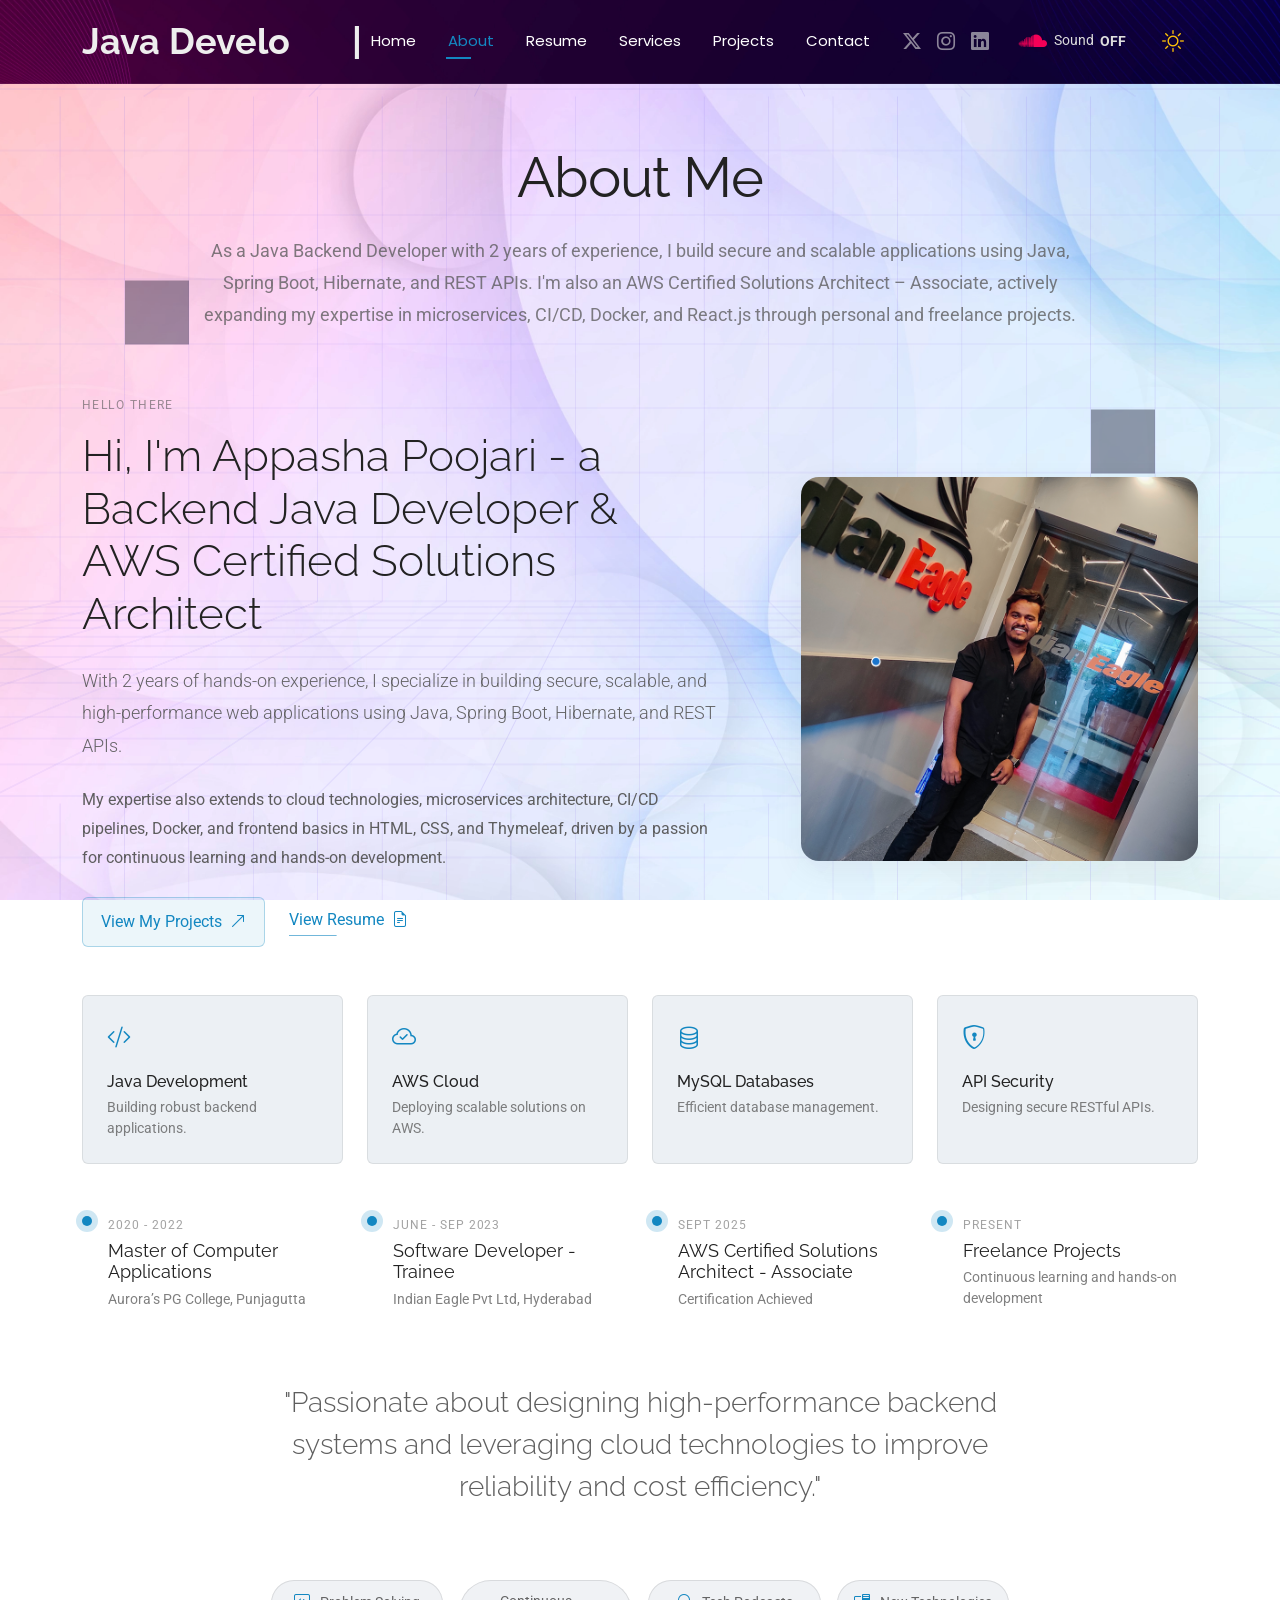
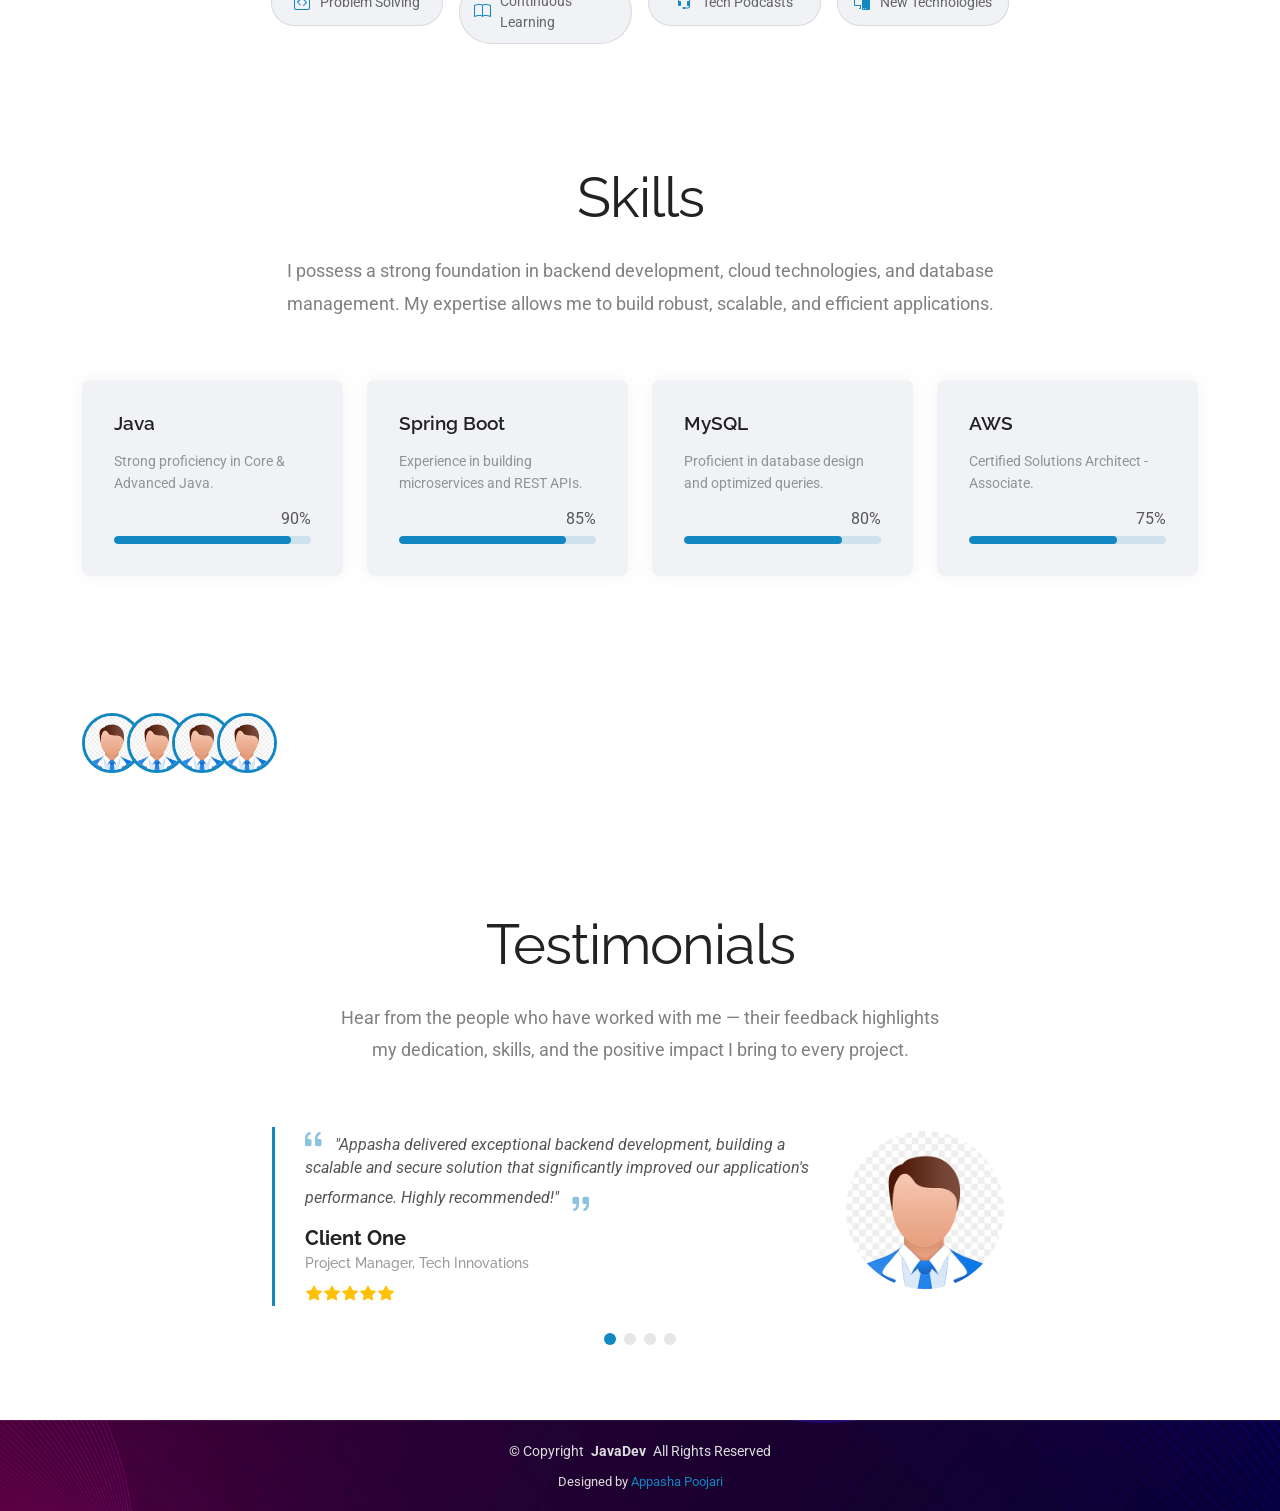
==== commit ca656f32: "Perf: defer vendor scripts, preload=none audio, skip TagCanvas on mobile, add lazy-loading" ====
--- a/about.html
+++ b/about.html
@@ -64,7 +64,7 @@
       </div>
 
       <div id="sound">
-        <audio id="myAudio" loop>
+        <audio id="myAudio" loop preload="none">
           <source src="assets/mp3/Night.mp3" type="audio/mpeg" />
           Your browser does not support audio.
         </audio>
@@ -498,21 +498,21 @@
   <div id="preloader"></div>
 
   <!-- Add TagCanvas library once in your page footer or <head> -->
-  <script src="https://www.goat1000.com/tagcanvas.min.js"></script>
+  <script src="https://www.goat1000.com/tagcanvas.min.js" defer></script>
 
   <!-- Vendor JS Files -->
-  <script src="assets/vendor/bootstrap/js/bootstrap.bundle.min.js"></script>
-  <script src="assets/vendor/aos/aos.js"></script>
-  <script src="assets/vendor/typed.js/typed.umd.js"></script>
-  <script src="assets/vendor/waypoints/noframework.waypoints.js"></script>
-  <script src="assets/vendor/purecounter/purecounter_vanilla.js"></script>
-  <script src="assets/vendor/swiper/swiper-bundle.min.js"></script>
-  <script src="assets/vendor/imagesloaded/imagesloaded.pkgd.min.js"></script>
-  <script src="assets/vendor/isotope-layout/isotope.pkgd.min.js"></script>
-  <script src="assets/vendor/glightbox/js/glightbox.min.js"></script>
+  <script src="assets/vendor/bootstrap/js/bootstrap.bundle.min.js" defer></script>
+  <script src="assets/vendor/aos/aos.js" defer></script>
+  <script src="assets/vendor/typed.js/typed.umd.js" defer></script>
+  <script src="assets/vendor/waypoints/noframework.waypoints.js" defer></script>
+  <script src="assets/vendor/purecounter/purecounter_vanilla.js" defer></script>
+  <script src="assets/vendor/swiper/swiper-bundle.min.js" defer></script>
+  <script src="assets/vendor/imagesloaded/imagesloaded.pkgd.min.js" defer></script>
+  <script src="assets/vendor/isotope-layout/isotope.pkgd.min.js" defer></script>
+  <script src="assets/vendor/glightbox/js/glightbox.min.js" defer></script>
 
   <!-- Main JS File -->
-  <script src="assets/js/main.js"></script>
+  <script src="assets/js/main.js" defer></script>
 
 </body>
 
--- a/assets/css/main.css
+++ b/assets/css/main.css
@@ -3068,6 +3068,10 @@
   #iconList.bright-icons {
     display: none !important;
   }
+  #myCanvasContainer,
+  #myCanvas {
+    display: none !important;
+  }
   #sound,
   #sound audio,
   audio {
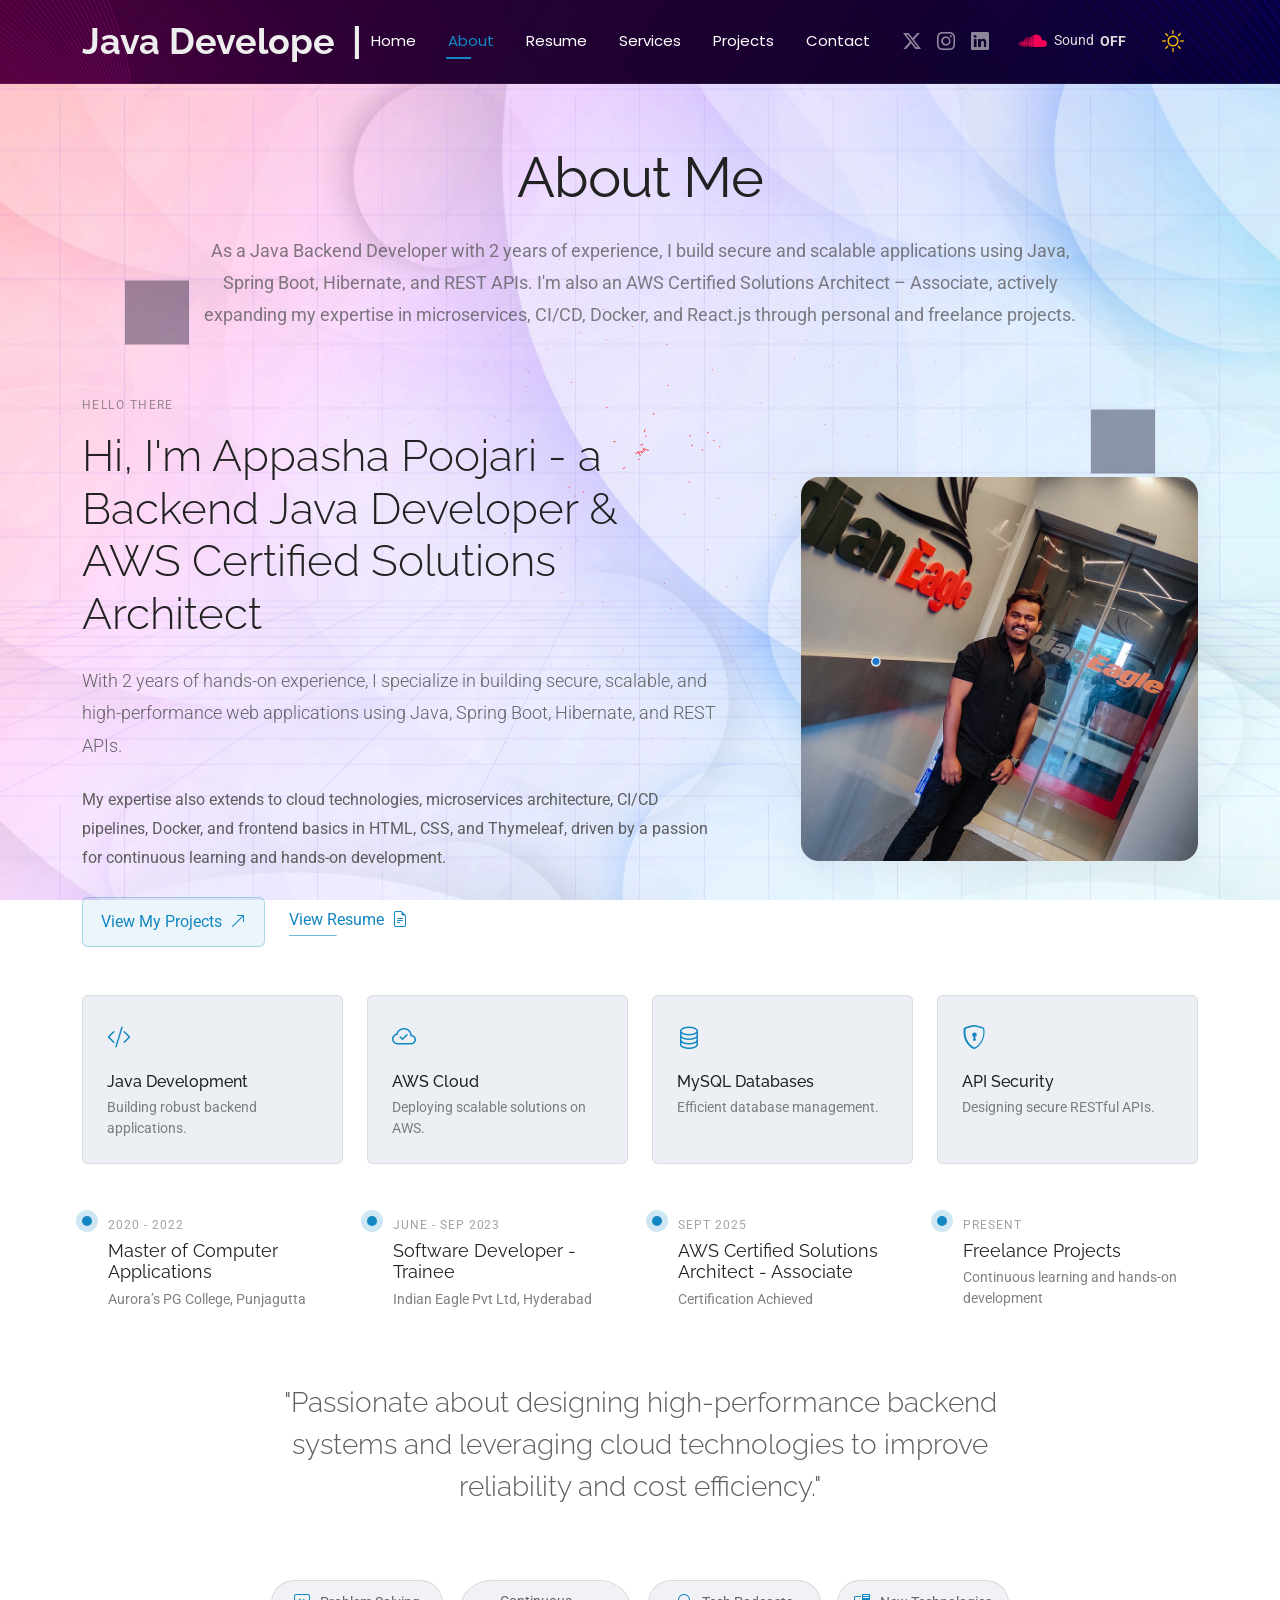
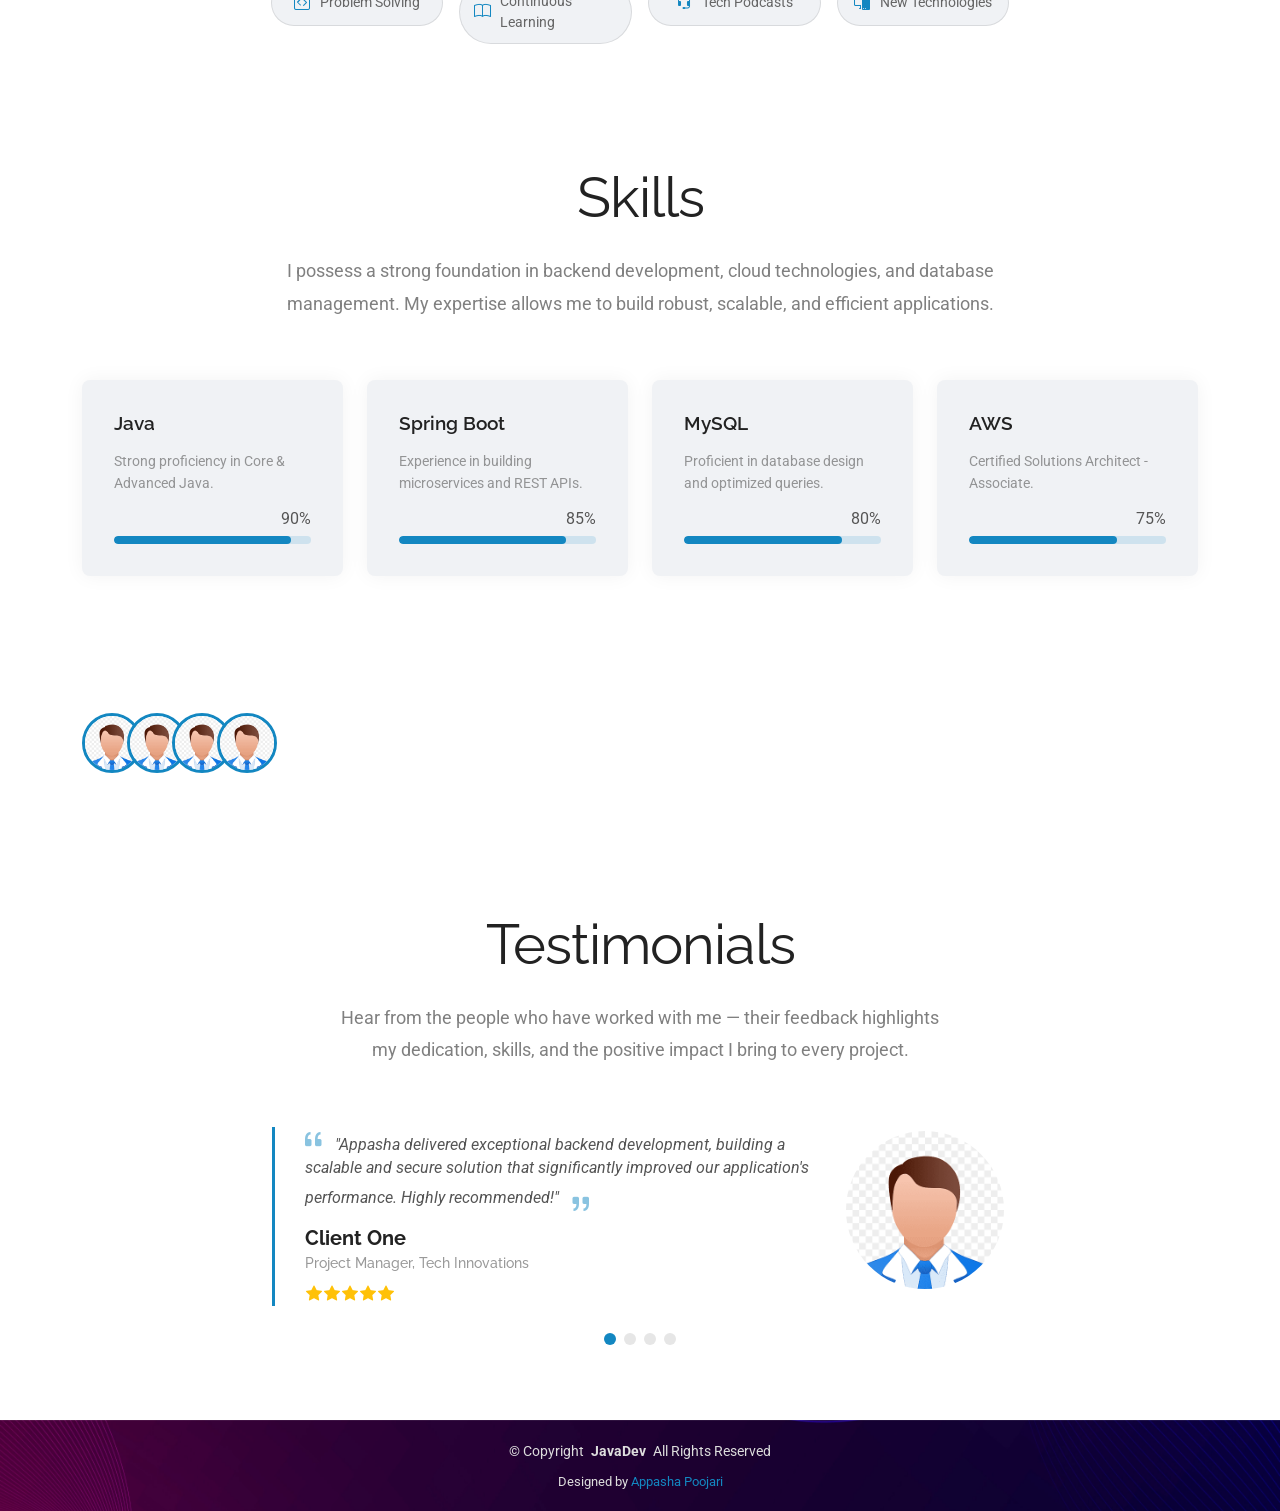
==== commit 8b6fc101: "bg mouse cursor effect" ====
--- a/about.html
+++ b/about.html
@@ -36,6 +36,8 @@
 </head>
 
 <body class="index-page">
+
+    <canvas id="c"></canvas>
 
   <header id="header" class="header d-flex align-items-center light-background sticky-top">
     <div class="container position-relative d-flex align-items-center justify-content-between">
--- a/assets/css/main.css
+++ b/assets/css/main.css
@@ -3080,4 +3080,16 @@
   .sitename {
     display: none !important;
   }
-}+}
+
+  /* canvas sits behind content but above background */
+    #c {
+      position: fixed;
+      top: 0;
+      left: 0;
+      width: 100%;
+      height: 100%;
+      z-index: 0; /* behind your content but above bg image */
+      pointer-events: none; /* mouse clicks pass through */
+      display: block;
+    }
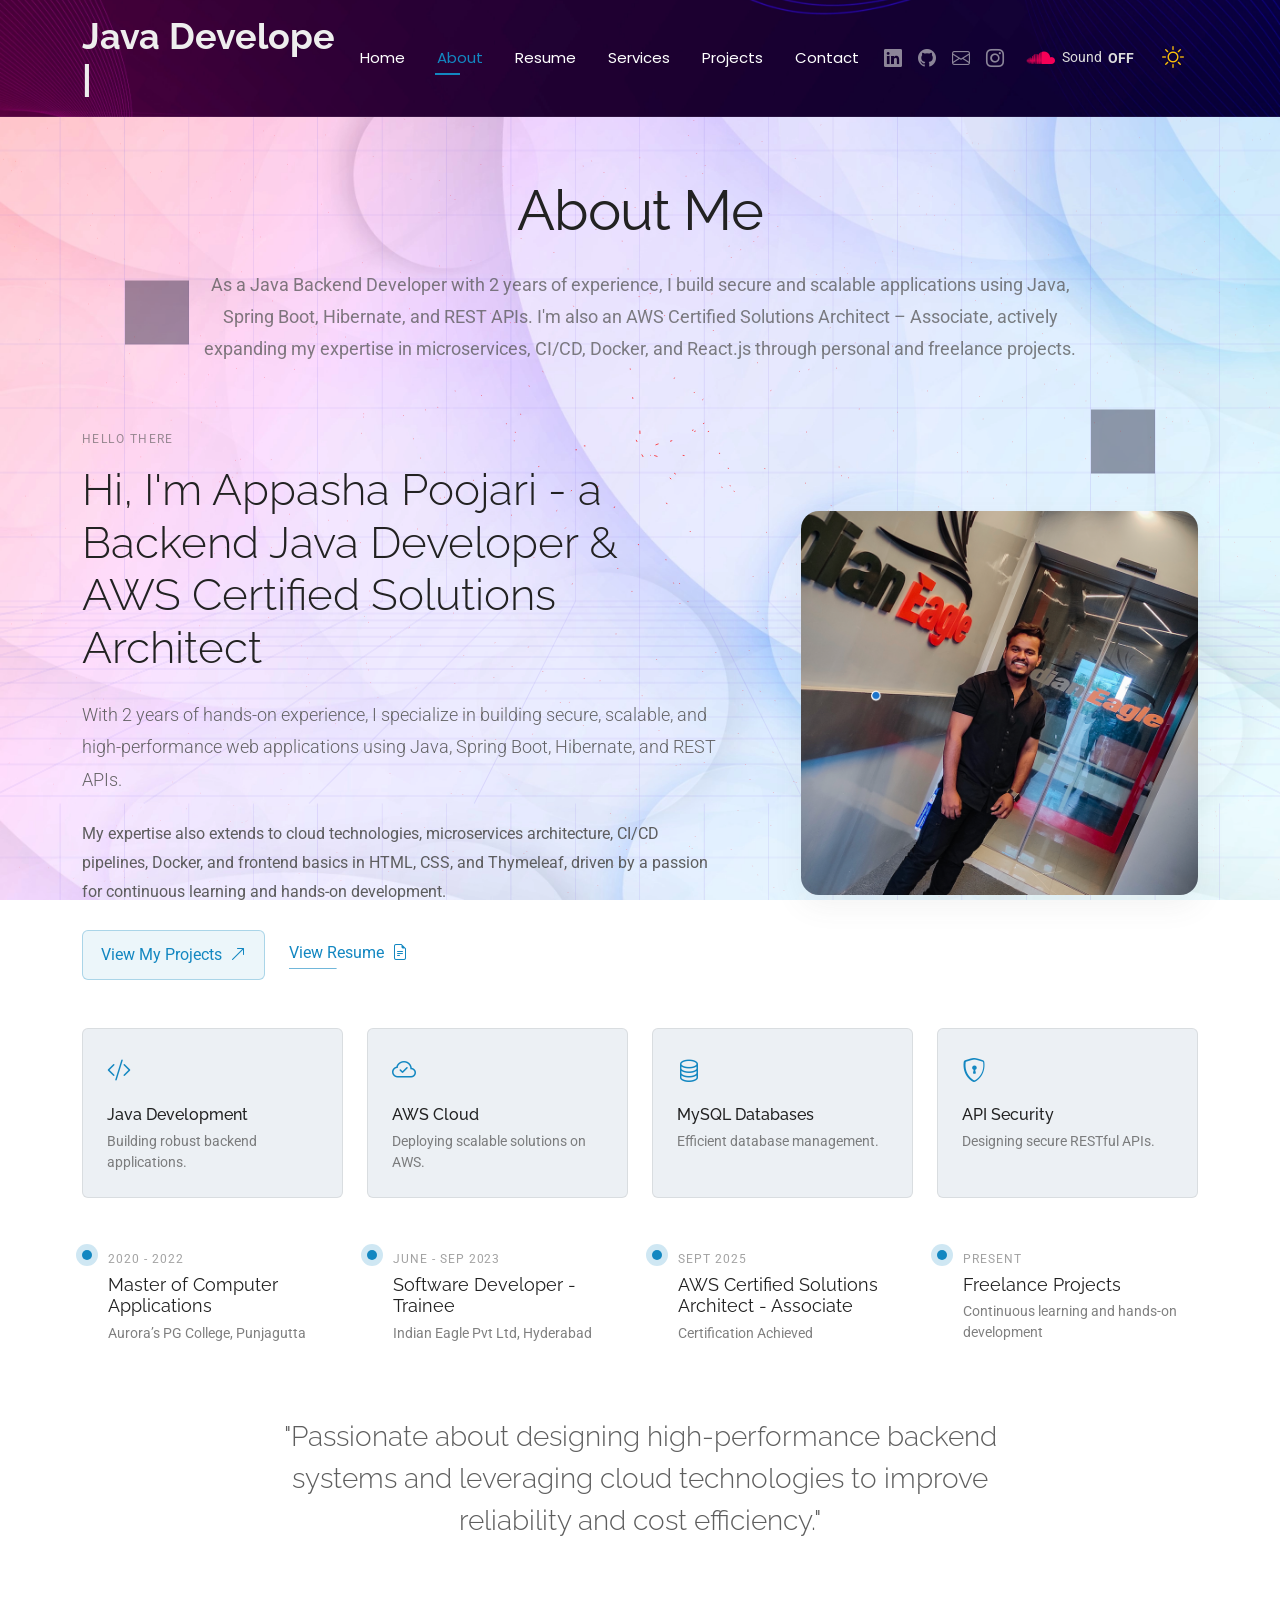
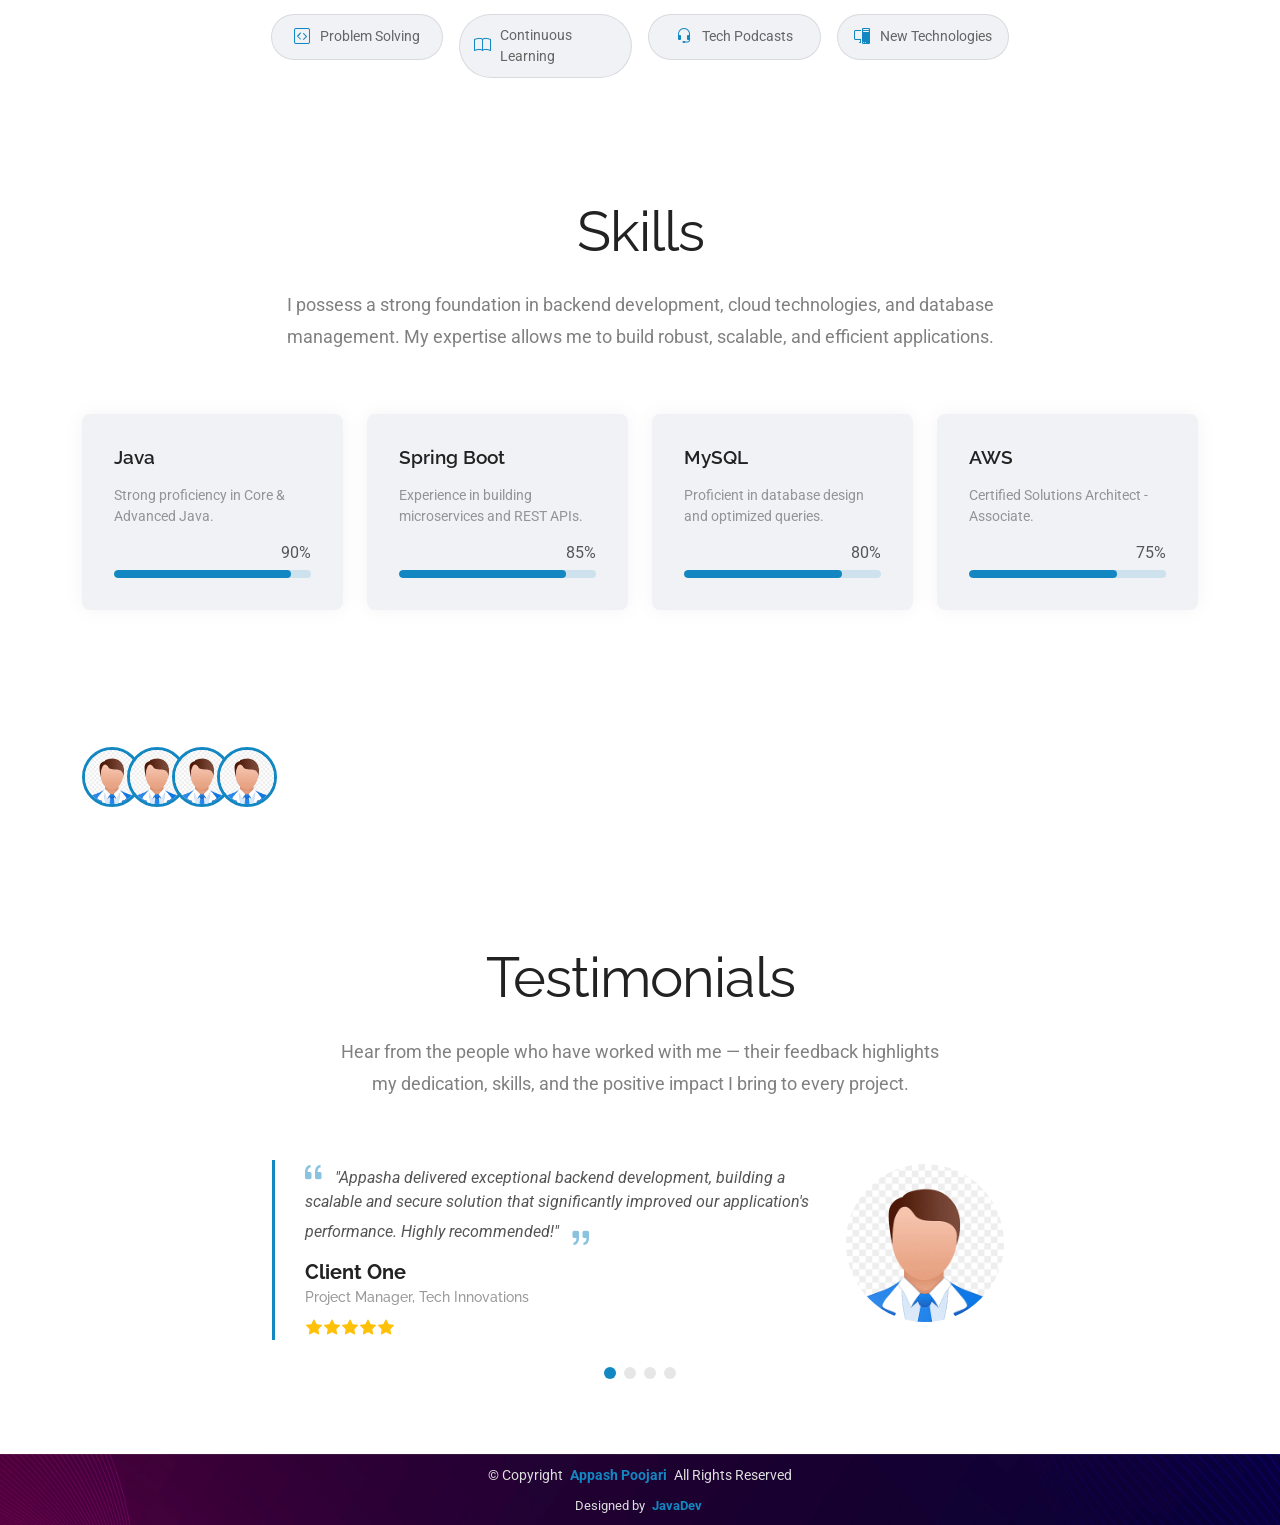
==== commit 82ca39ae: "email feature added" ====
--- a/about.html
+++ b/about.html
@@ -11,7 +11,7 @@
   <!-- Favicons -->
   <link href="assets/img/favicon.png" rel="icon">
   <link href="assets/img/apple-touch-icon.png" rel="apple-touch-icon">
-  <link href="assets/img/favicon.ico" rel="icon" type="image/x-icon">
+  <link href="assets/img/favicon.png" rel="icon" type="image/x-icon">
 
   <!-- Fonts -->
   <link href="https://fonts.googleapis.com" rel="preconnect">
@@ -60,9 +60,10 @@
       </nav>
 
       <div class="header-social-links">
-        <a href="#" class="twitter"><i class="bi bi-twitter-x"></i></a>
-        <a href="#" class="instagram"><i class="bi bi-instagram"></i></a>
-        <a href="#" class="linkedin"><i class="bi bi-linkedin"></i></a>
+        <a href="https://www.linkedin.com/in/appash/" class="linkedin" target="_blank"><i class="bi bi-linkedin"></i></a>
+        <a href="https://github.com/Appash047" class="github" target="_blank"><i class="bi bi-github"></i></a>
+        <a href="mailto:p.appash047@gmail.com" class="email"><i class="bi bi-envelope"></i></a>
+        <a href="https://www.instagram.com/appash_poojari/" class="instagram" target="_blank"><i class="bi bi-instagram"></i></a>
       </div>
 
       <div id="sound">
@@ -481,12 +482,17 @@
 
   <footer id="footer" class="footer">
     <div class="container">
-      <div class="copyright text-center ">
-        <p>© <span>Copyright</span> <strong class="px-1 sitename">JavaDev</strong> <span>All Rights Reserved<br></span>
+      <div class="copyright text-center">
+        <p>© <span>Copyright</span> 
+          <strong class="px-1 sitename">
+            <a href="https://www.linkedin.com/in/appash/" target="_blank">Appash Poojari</a>
+          </strong> 
+          <span>All Rights Reserved<br></span>
         </p>
       </div>
       <div class="credits">
-        Designed by <a href="https://www.linkedin.com/in/appash/">Appasha Poojari</a>
+        Designed by 
+        <a href="https://javadev.example.com" target="_blank"><strong class="px-1 sitename">JavaDev</strong></a>
       </div>
     </div>
   </footer>
--- a/assets/css/main.css
+++ b/assets/css/main.css
@@ -532,7 +532,7 @@
   color: var(--default-color);
   background-color: var(--background-color); /* Reverted to use background-color variable */
   font-size: 14px;
-  padding: 20px 0; /* Decreased padding to reduce height */
+  padding: 10px 0; /* Decreased padding to reduce height */
   position: relative;
   border-top: 1px solid color-mix(in srgb, var(--default-color), transparent 92%);
 }
@@ -3092,4 +3092,84 @@
       z-index: 0; /* behind your content but above bg image */
       pointer-events: none; /* mouse clicks pass through */
       display: block;
+    }
+
+    body.blurred > *:not(.under-construction-overlay) {
+      filter: blur(2px);
+      /* pointer-events: none; */
+    }
+
+    <style>
+      body.blurred #page-content {
+        filter: blur(2px);
+        pointer-events: none;
+      }
+    </style>
+
+    /* Under Construction Overlay Styles */
+    .under-construction-overlay {
+      position: fixed;
+      top: 0;
+      left: 0;
+      width: 100%;
+      height: 100%;
+      background-color: rgba(0, 0, 0, 0.7);
+      display: flex;
+      justify-content: center;
+      align-items: center;
+      z-index: 9999;
+    }
+    .under-construction-content {
+      background-color: #fff;
+      padding: 30px;
+      border-radius: 8px;
+      text-align: center;
+      box-shadow: 0 4px 8px rgba(0, 0, 0, 0.2);
+      max-width: 90%; /* Ensure it's flexible on smaller screens */
+    }
+    .under-construction-content h2 {
+      font-size: 24px;
+      margin-bottom: 15px;
+      color: #333;
+    }
+    .under-construction-content p {
+      font-size: 16px;
+      margin-bottom: 25px;
+      color: #666;
+    }
+    .under-construction-content .btn-primary {
+      display: inline-block;
+      background-color: #007bff;
+      color: #fff;
+      padding: 10px 20px;
+      border-radius: 5px;
+      text-decoration: none;
+      transition: background-color 0.3s ease;
+    }
+    .under-construction-content .btn-primary:hover {
+      background-color: #0056b3;
+    }
+
+    /* Blur only #page-content */
+    body.blurred #page-content {
+      filter: blur(2px);
+      pointer-events: none;
+    }
+
+    /* Responsive adjustments for the overlay */
+    @media (max-width: 768px) {
+      .under-construction-content {
+        width: 90%;
+        padding: 20px;
+      }
+      .under-construction-content h2 {
+        font-size: 20px;
+      }
+      .under-construction-content p {
+        font-size: 14px;
+      }
+      .under-construction-content .btn-primary {
+        padding: 8px 15px;
+        font-size: 14px;
+      }
     }
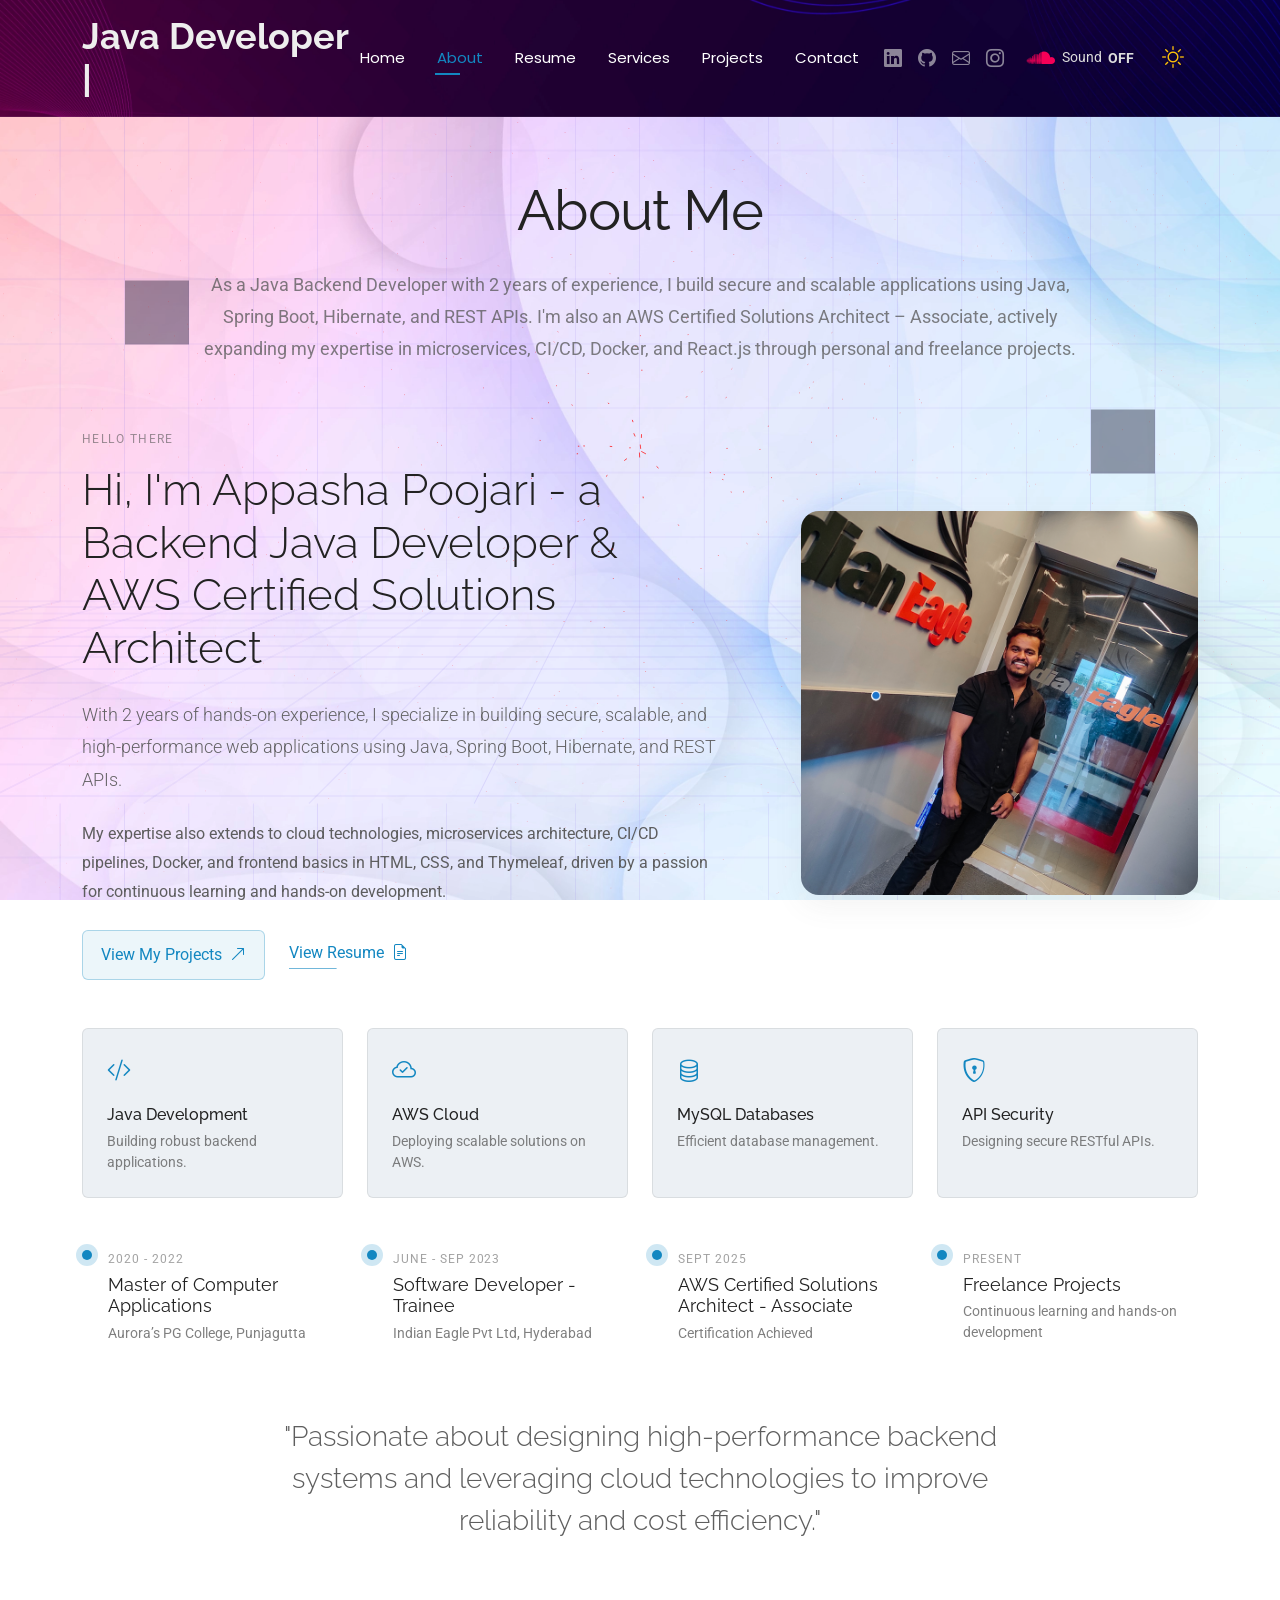
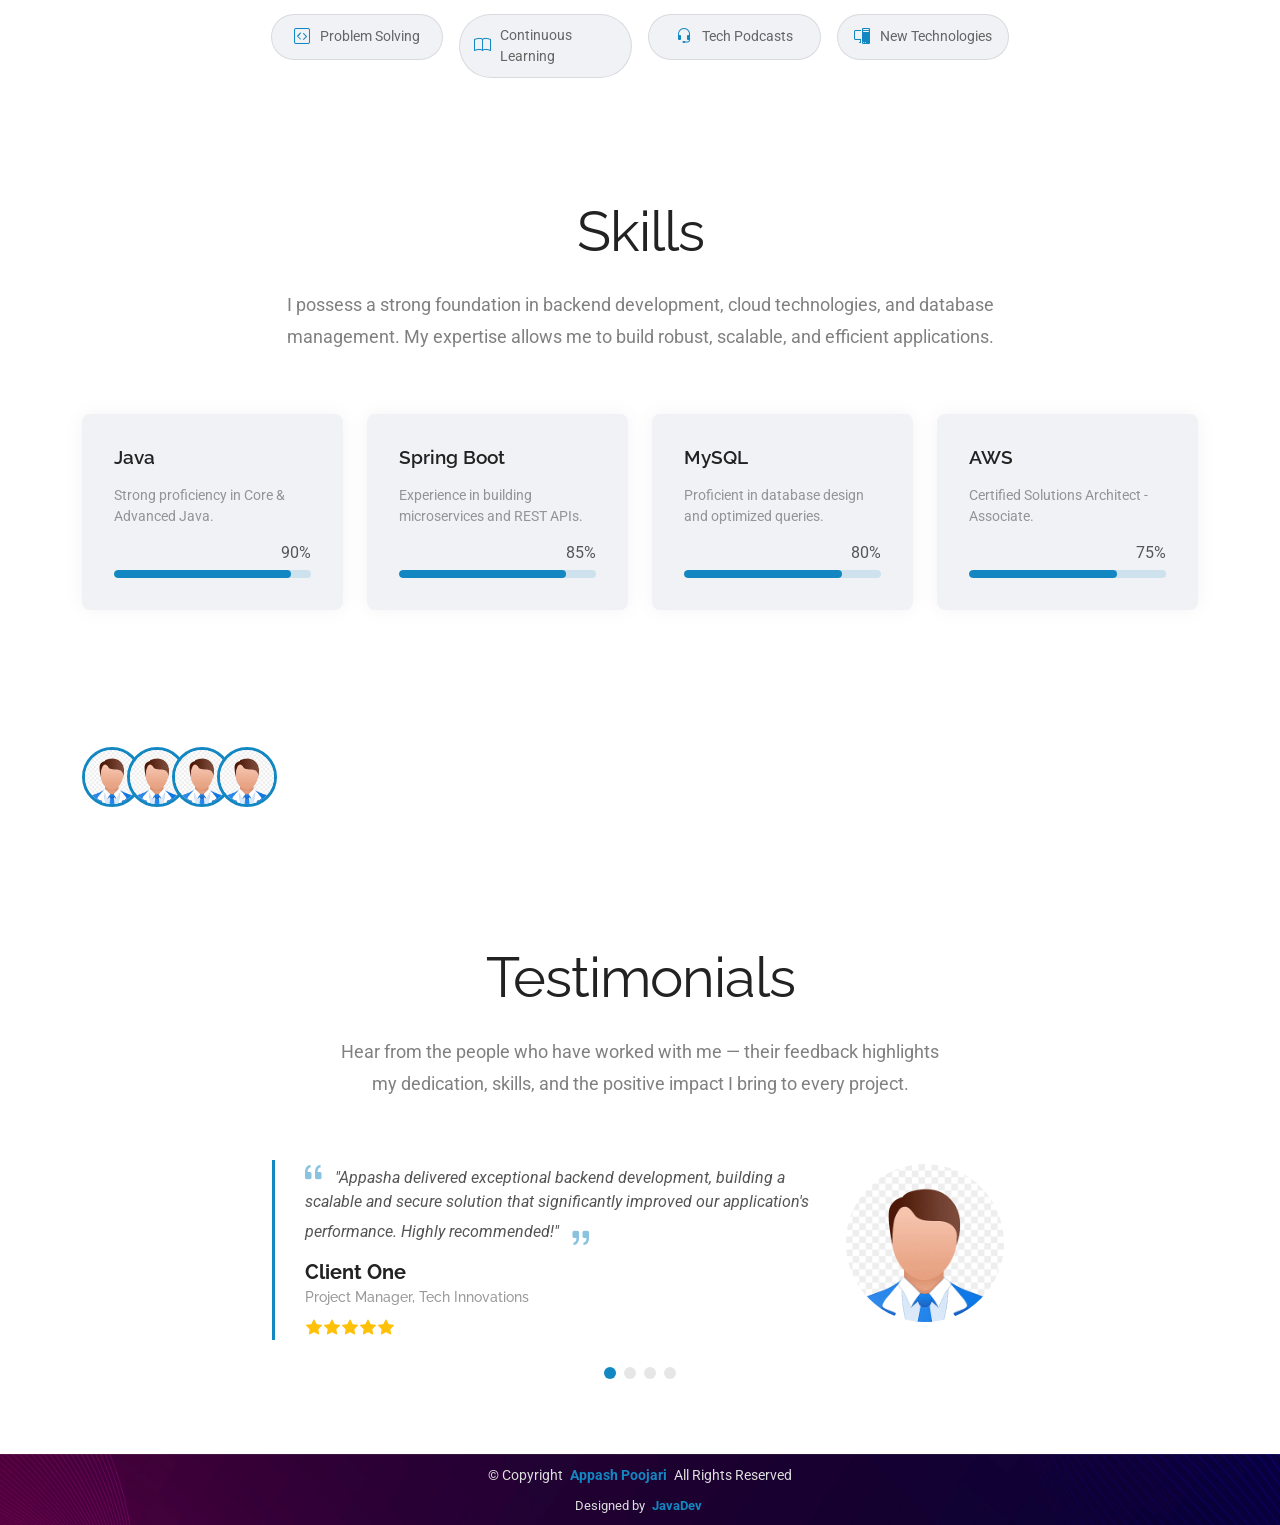
==== commit d212eb10: "added Microsoft Clarity" ====
--- a/about.html
+++ b/about.html
@@ -11,12 +11,11 @@
   <!-- Favicons -->
   <link href="assets/img/favicon.png" rel="icon">
   <link href="assets/img/apple-touch-icon.png" rel="apple-touch-icon">
-  <link href="assets/img/favicon.png" rel="icon" type="image/x-icon">
 
   <!-- Fonts -->
   <link href="https://fonts.googleapis.com" rel="preconnect">
   <link href="https://fonts.gstatic.com" rel="preconnect" crossorigin>
-  <link href="https://fonts.googleapis.com/css2?family=Roboto:ital,wght@0,100;0,300;0,400;0,500;0,700;0,900;1,100;1,300;1,400;1,500;1,700;1,900&family=Poppins:ital,wght@0,100;0,200;0,300;0,400;0,500;0,600;0,700;0,800;0,900;1,100;1,200;1,300;1,400;1,500;1,600;1,700;1,800;1,900&family=Raleway:ital,wght@0,100;0,200;0,300;0,400;0,500;0,600;0,700;0,800;0,900;1,100;1,200;1,300;1,400;1,500;1,600;1,700;1,800;1,900&display=swap" rel="stylesheet">
+  <link href="https://fonts.googleapis.com/css2?family=Roboto:ital,wght@0,100;0,300;0,400;0,500;0,700;0,900;1,100;1,300;1,400;1,500;1,700;1,800;1,900&family=Poppins:ital,wght@0,100;0,200;0,300;0,400;0,500;0,600;0,700;0,800;0,900;1,100;1,200;1,300;1,400;1,500;1,600;1,700;1,800;1,900&family=Raleway:ital,wght@0,100;0,200;0,300;0,400;0,500;0,600;0,700;0,800;0,900;1,100;1,200;1,300;1,400;1,500;1,600;1,700;1,800;1,900&display=swap" rel="stylesheet">
 
   <!-- Vendor CSS Files -->
   <link href="assets/vendor/bootstrap/css/bootstrap.min.css" rel="stylesheet">
@@ -33,6 +32,14 @@
   <link href="assets/css/main.css" rel="stylesheet">
 
   <!-- ======================================================= -->
+  <!-- Microsoft Clarity tracking code -->
+  <script type="text/javascript">
+    (function(c,l,a,r,i,t,y){
+        c[a]=c[a]||function(){(c[a].q=c[a].q||[]).push(arguments)};
+        t=l.createElement(r);t.async=1;t.src="https://www.clarity.ms/tag/"+i;
+        y=l.getElementsByTagName(r)[0];y.parentNode.insertBefore(t,y);
+    })(window, document, "clarity", "script", "oarkkvtr13");
+  </script>
 </head>
 
 <body class="index-page">
@@ -44,8 +51,8 @@
 
       <a href="index.html" class="logo d-flex align-items-center me-auto me-xl-0">
         <h1 class="sitename"><span class="typed"
-            data-typed-items="Java Developer, Web Developer, Cloud Engineer, AI Developer"></span></h1>
-      </a>
+          data-typed-items="Java Developer, Web Developer, Cloud Engineer, AWS Certified"></span></h1>
+        </a>
 
       <nav id="navmenu" class="navmenu">
         <ul>
@@ -492,7 +499,7 @@
       </div>
       <div class="credits">
         Designed by 
-        <a href="https://javadev.example.com" target="_blank"><strong class="px-1 sitename">JavaDev</strong></a>
+        <a href="#" ><strong class="px-1 sitename">JavaDev</strong></a>
       </div>
     </div>
   </footer>
--- a/assets/css/main.css
+++ b/assets/css/main.css
@@ -4,13 +4,13 @@
 --------------------------------------------------------------*/
 /* Fonts */
 :root {
-  --default-font: "Roboto",  system-ui, -apple-system, "Segoe UI", Roboto, "Helvetica Neue", Arial, "Noto Sans", "Liberation Sans", sans-serif, "Apple Color Emoji", "Segoe UI Emoji", "Segoe UI Symbol", "Noto Color Emoji";
-  --heading-font: "Raleway",  sans-serif;
-  --nav-font: "Poppins",  sans-serif;
+  --default-font: "Roboto", system-ui, -apple-system, "Segoe UI", Roboto, "Helvetica Neue", Arial, "Noto Sans", "Liberation Sans", sans-serif, "Apple Color Emoji", "Segoe UI Emoji", "Segoe UI Symbol", "Noto Color Emoji";
+  --heading-font: "Raleway", sans-serif;
+  --nav-font: "Poppins", sans-serif;
 }
 
 /* Global Colors - The following color variables are used throughout the website. Updating them here will change the color scheme of the entire website */
-:root { 
+:root {
   --background-color: #101a20; /* Background color for the entire website, including individual sections */
   --default-color: #e7f2f7; /* Default color used for the majority of the text content across the entire website */
   --heading-color: #ffffff; /* Color for headings, subheadings and title throughout the website */
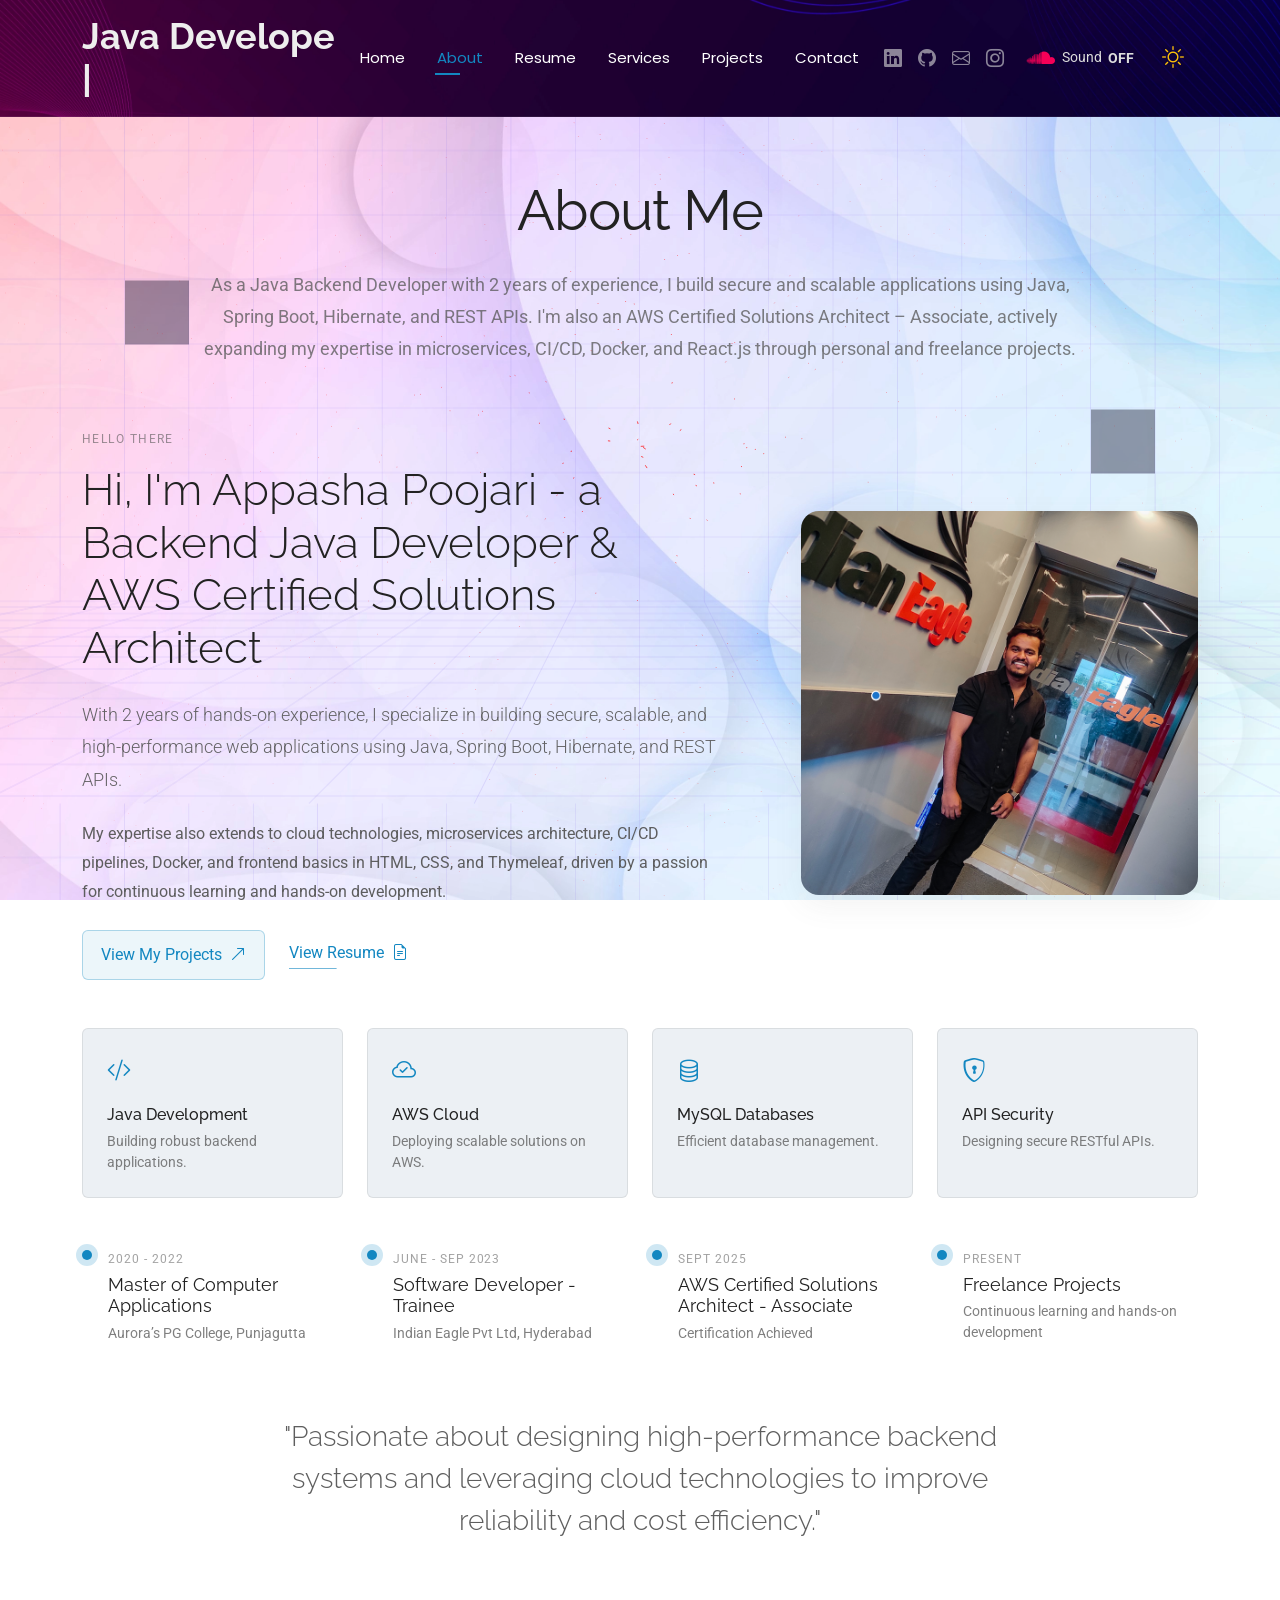
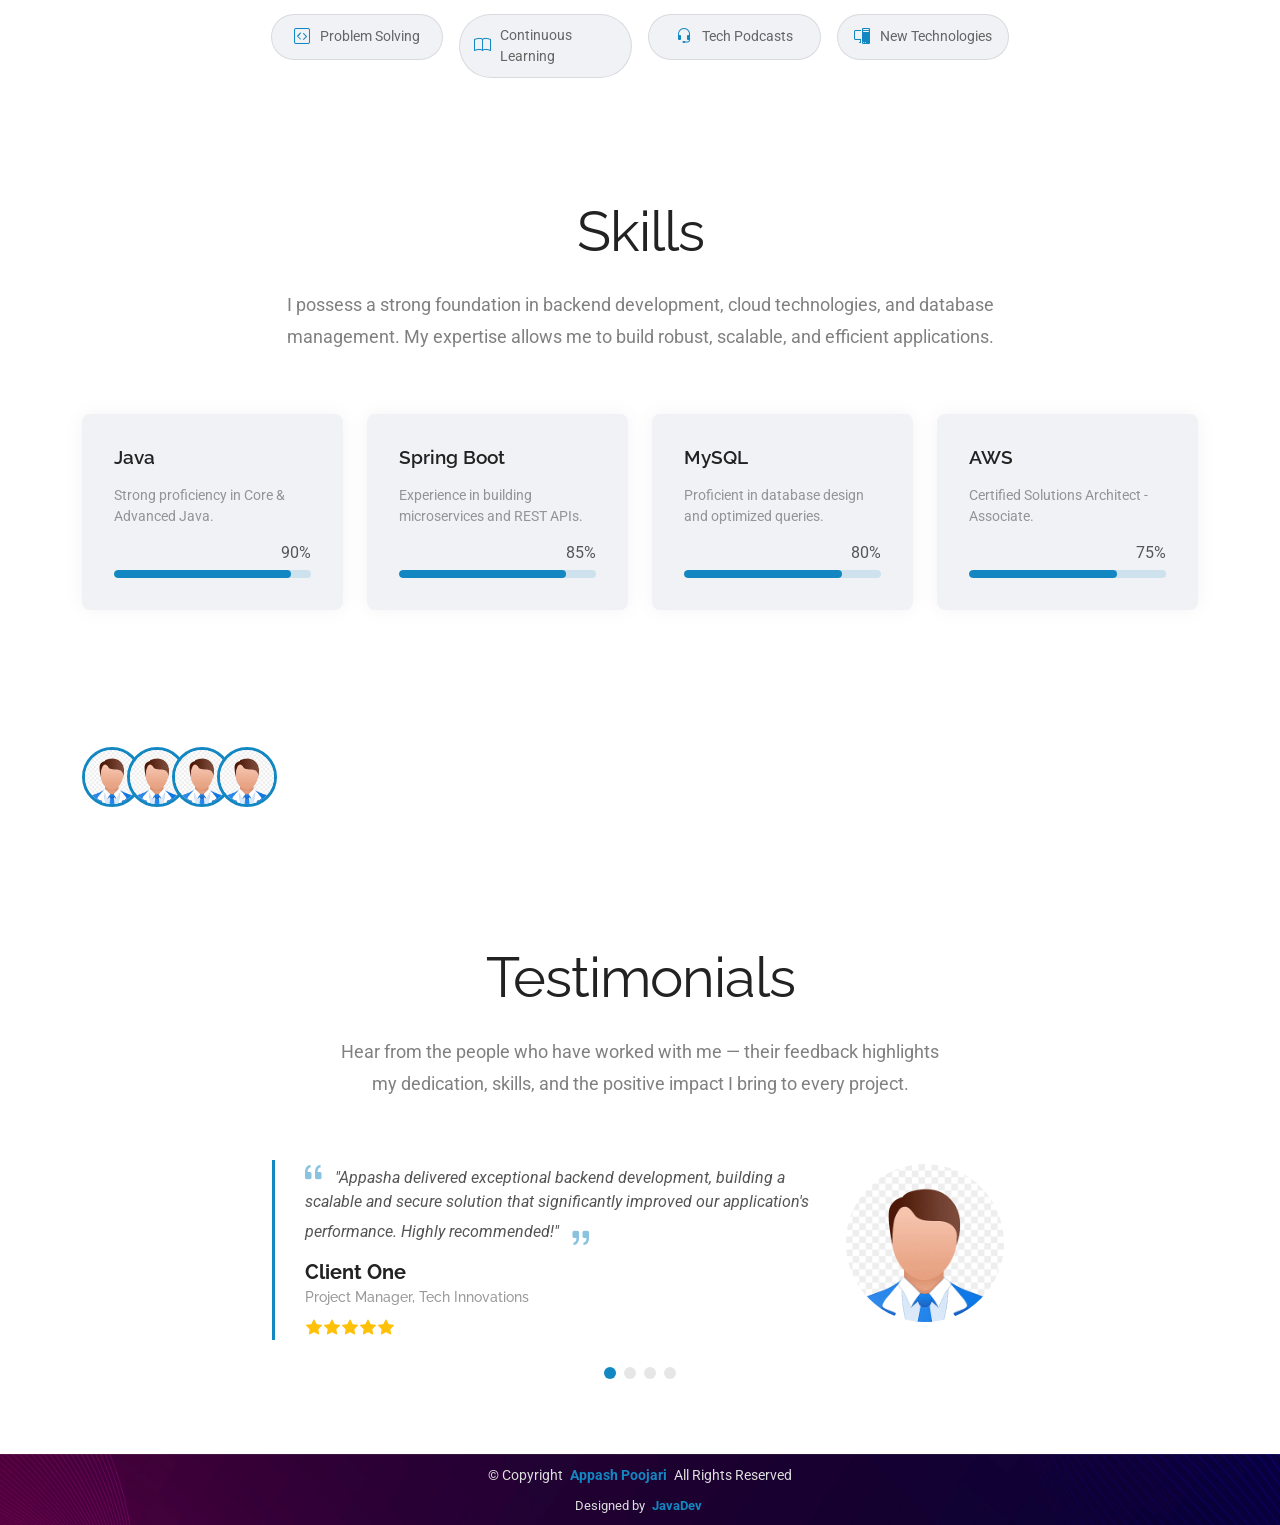
==== commit 9ec6ed5d: "I've updated the data-typed-items attribute" ====
--- a/about.html
+++ b/about.html
@@ -50,8 +50,7 @@
     <div class="container position-relative d-flex align-items-center justify-content-between">
 
       <a href="index.html" class="logo d-flex align-items-center me-auto me-xl-0">
-        <h1 class="sitename"><span class="typed"
-          data-typed-items="Java Developer, Web Developer, Cloud Engineer, AWS Certified"></span></h1>
+        <h1 class="sitename"><span class="typed" data-typed-items="Java Developer, AWS Certified"></span></h1>
         </a>
 
       <nav id="navmenu" class="navmenu">
--- a/assets/css/main.css
+++ b/assets/css/main.css
@@ -90,10 +90,11 @@
   display: none;
   background: #df1529;
   color: #ffffff;
-  text-align: left;
+  text-align: center; /* Changed from left to center */
   padding: 15px;
   margin-bottom: 24px;
   font-weight: 600;
+  border-radius: 5px; /* Added border-radius for consistency */
 }
 
 .php-email-form .sent-message {
@@ -104,6 +105,7 @@
   padding: 15px;
   margin-bottom: 24px;
   font-weight: 600;
+  border-radius: 5px; /* Added border-radius for consistency */
 }
 
 .php-email-form .loading {
@@ -112,6 +114,7 @@
   text-align: center;
   padding: 15px;
   margin-bottom: 24px;
+  border-radius: 5px; /* Added border-radius for consistency */
 }
 
 .php-email-form .loading:before {
@@ -1731,6 +1734,7 @@
   .services .service-item {
     flex-direction: column;
     text-align: center;
+    justify-content: center; /* Added to center content within the column layout */
   }
 
   .services .service-item::before {
@@ -1745,8 +1749,7 @@
   }
 
   .services .service-icon {
-    margin-right: 0;
-    margin-bottom: 1.25rem;
+    margin: 0 auto 1.25rem; /* Centered for column layout */
   }
 
   .services .service-link {
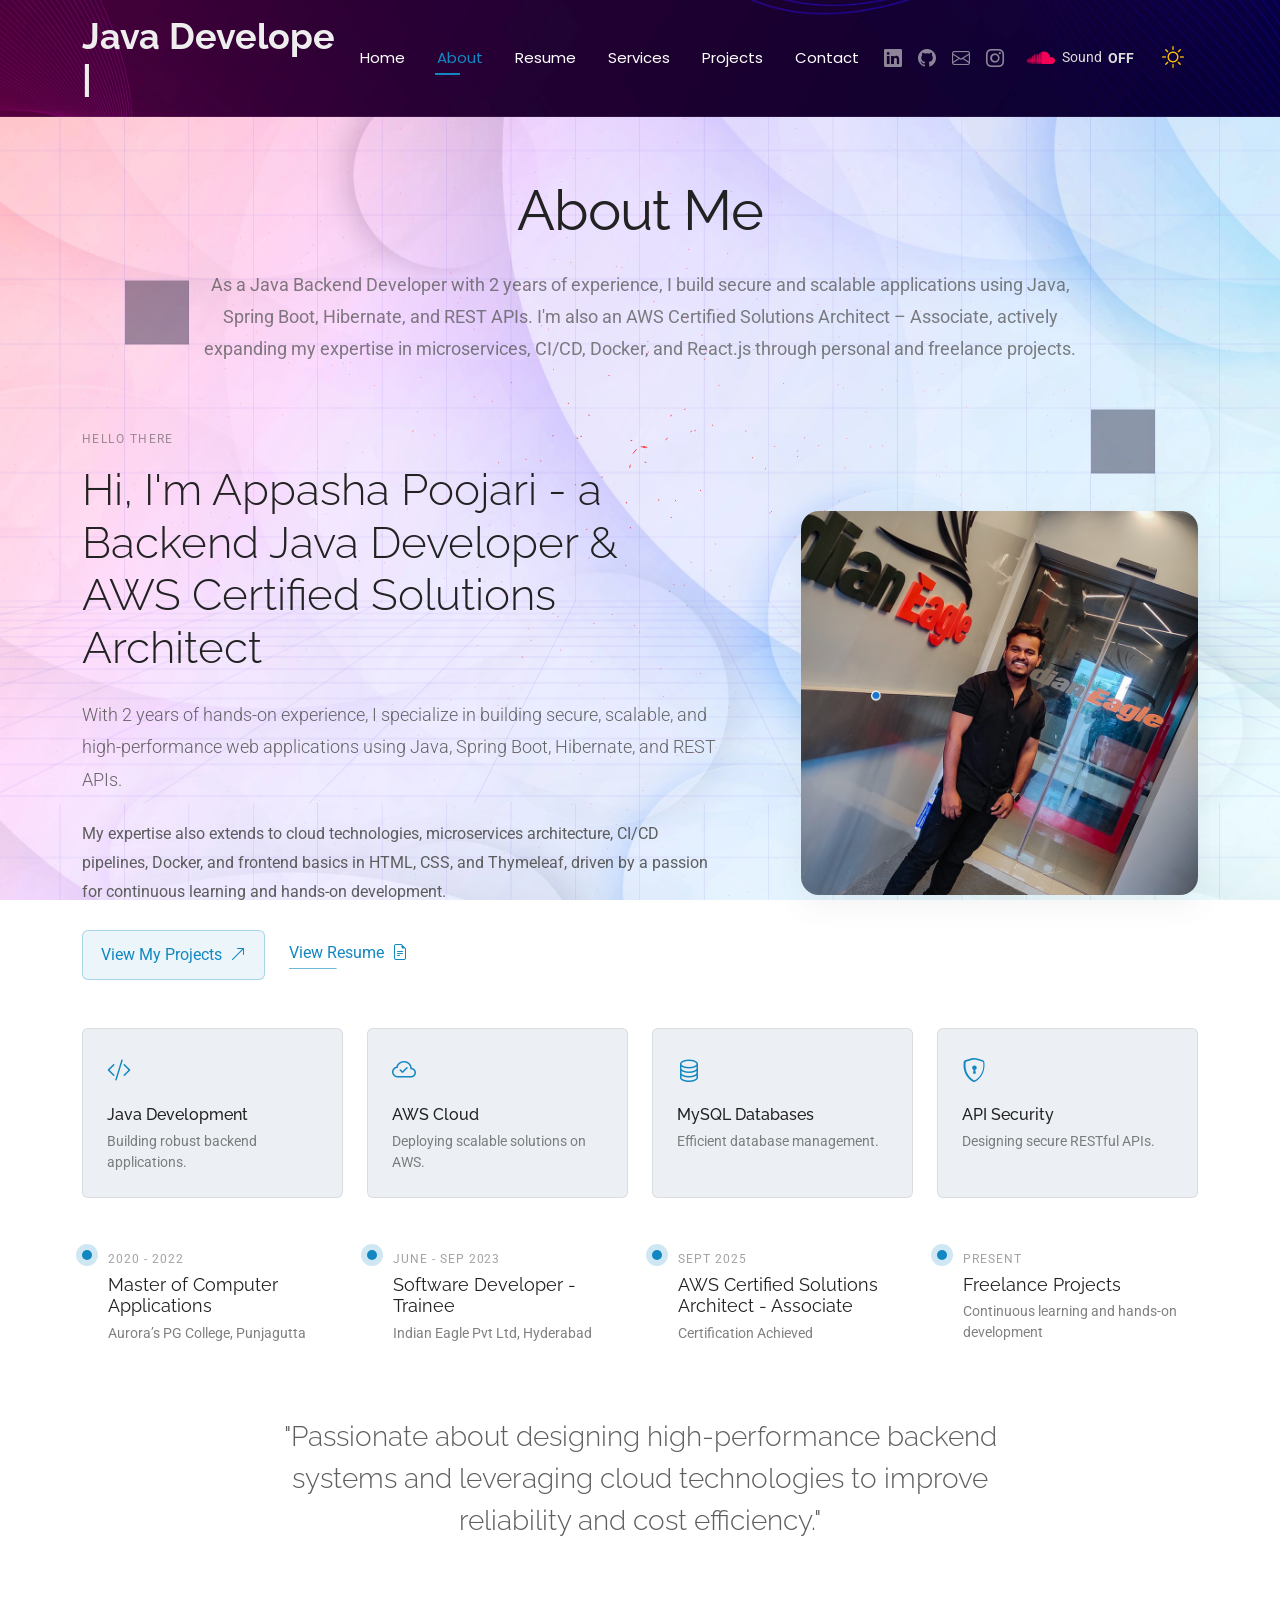
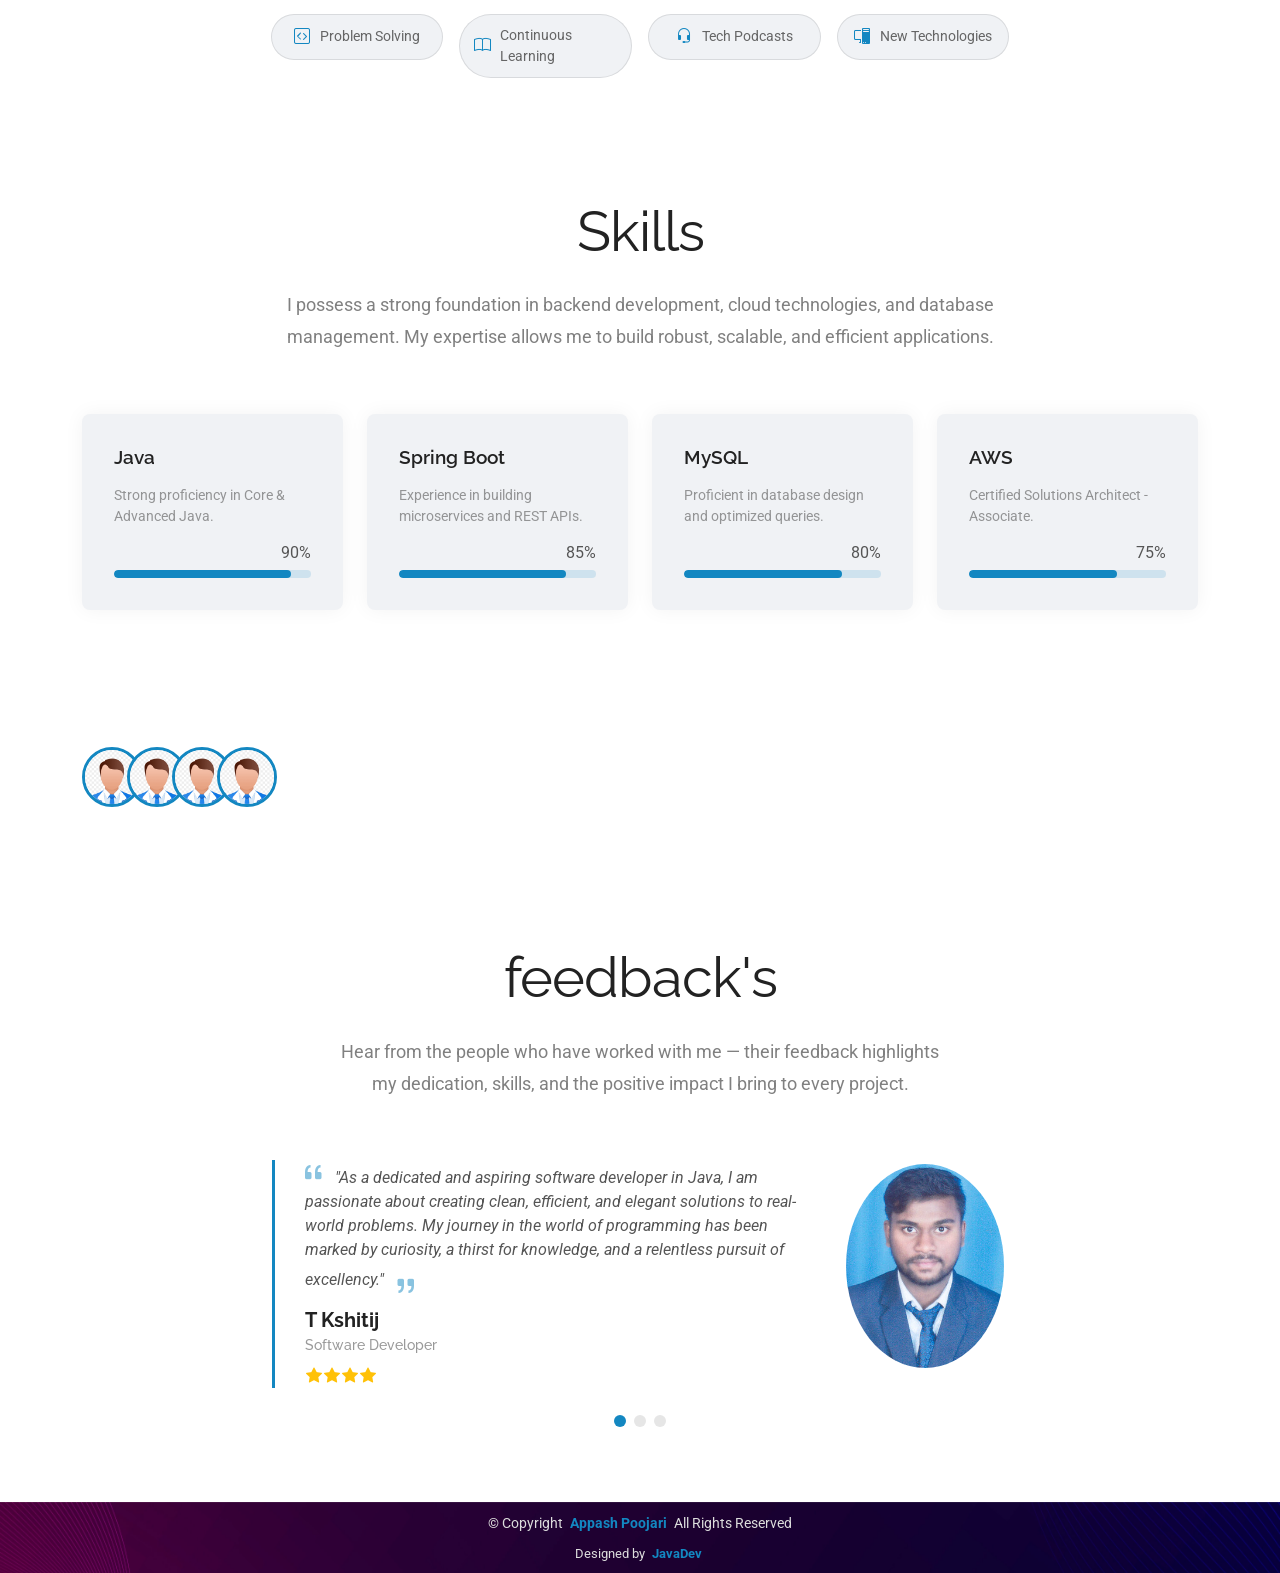
==== commit 3686ee43: "Feedbacks added" ====
--- a/about.html
+++ b/about.html
@@ -357,7 +357,7 @@
 
       <!-- Section Title -->
       <div class="container section-title" data-aos="fade-up">
-        <h2>Testimonials</h2>
+        <h2>feedback's</h2>
         <p>Hear from the people who have worked with me — their feedback highlights my dedication, skills, and the positive impact I bring to every project.</p>      </div><!-- End Section Title -->
 
       <div class="container" data-aos="fade-up" data-aos-delay="100">
@@ -387,18 +387,18 @@
                     <div class="testimonial-content">
                       <p>
                         <i class="bi bi-quote quote-icon-left"></i>
-                        <span>"Appasha delivered exceptional backend development, building a scalable and secure solution that significantly improved our application's performance. Highly recommended!"</span>
+                        <span>"As a dedicated and aspiring software developer in Java, I am passionate about creating clean, efficient, and elegant solutions to real-world problems. My journey in the world of programming has been marked by curiosity, a thirst for knowledge, and a relentless pursuit of excellency."</span>
                         <i class="bi bi-quote quote-icon-right"></i>
                       </p>
-                      <h3>Client One</h3>
-                      <h4>Project Manager, Tech Innovations</h4>
+                      <h3>T Kshitij </h3>
+                      <h4>Software Developer </h4>
                       <div class="stars">
-                        <i class="bi bi-star-fill"></i><i class="bi bi-star-fill"></i><i class="bi bi-star-fill"></i><i class="bi bi-star-fill"></i><i class="bi bi-star-fill"></i>
+                        <i class="bi bi-star-fill"></i><i class="bi bi-star-fill"></i><i class="bi bi-star-fill"></i><i class="bi bi-star-fill"></i>
                       </div>
                     </div>
                   </div>
                   <div class="col-lg-2 text-center">
-                    <img src="assets/img/person/dummy-img.png" class="img-fluid testimonial-img" alt="">
+                    <img src="assets/img/person/T KSHITIJ.jpg" class="img-fluid testimonial-img" alt="">
                   </div>
                 </div>
               </div>
@@ -411,18 +411,18 @@
                     <div class="testimonial-content">
                       <p>
                         <i class="bi bi-quote quote-icon-left"></i>
-                        <span>"Their expertise in Java and Spring Boot was evident throughout our project. The clean code and robust API design made integration seamless and efficient."</span>
+                        <span>"You are the best person of our batch."</span>
                         <i class="bi bi-quote quote-icon-right"></i>
                       </p>
-                      <h3>Client Two</h3>
-                      <h4>Lead Developer, Software Solutions</h4>
+                      <h3>Yubraj Sahoo </h3>
+                      <h4>Java developer </h4>
                       <div class="stars">
                         <i class="bi bi-star-fill"></i><i class="bi bi-star-fill"></i><i class="bi bi-star-fill"></i><i class="bi bi-star-fill"></i><i class="bi bi-star-fill"></i>
                       </div>
                     </div>
                   </div>
                   <div class="col-lg-2 text-center">
-                    <img src="assets/img/person/dummy-img.png" class="img-fluid testimonial-img" alt="">
+                    <img src="assets/img/person/Shaho.JPG" class="img-fluid testimonial-img" alt="">
                   </div>
                 </div>
               </div>
@@ -435,42 +435,18 @@
                     <div class="testimonial-content">
                       <p>
                         <i class="bi bi-quote quote-icon-left"></i>
-                        <span>"The dedication to clean code and SOLID principles really made a difference. We received a high-quality, maintainable application that performs flawlessly."</span>
+                        <span>"You are an excellent guy, always positive and full of energy."</span>
                         <i class="bi bi-quote quote-icon-right"></i>
                       </p>
-                      <h3>Client Three</h3>
-                      <h4>CTO, Global Innovations</h4>
+                      <h3>Shaikh Afroj</h3>
+                      <h4>Software Developer </h4>
                       <div class="stars">
                         <i class="bi bi-star-fill"></i><i class="bi bi-star-fill"></i><i class="bi bi-star-fill"></i><i class="bi bi-star-fill"></i><i class="bi bi-star-fill"></i>
                       </div>
                     </div>
                   </div>
                   <div class="col-lg-2 text-center">
-                    <img src="assets/img/person/dummy-img.png" class="img-fluid testimonial-img" alt="">
-                  </div>
-                </div>
-              </div>
-            </div><!-- End testimonial item -->
-
-            <div class="swiper-slide">
-              <div class="testimonial-item">
-                <div class="row gy-4 justify-content-center">
-                  <div class="col-lg-6">
-                    <div class="testimonial-content">
-                      <p>
-                        <i class="bi bi-quote quote-icon-left"></i>
-                        <span>"The project was deployed flawlessly on AWS EC2, demonstrating strong cloud deployment skills. Communication was excellent, and the results were outstanding."</span>
-                        <i class="bi bi-quote quote-icon-right"></i>
-                      </p>
-                      <h3>Client Four</h3>
-                      <h4>Founder, Startup Labs</h4>
-                      <div class="stars">
-                        <i class="bi bi-star-fill"></i><i class="bi bi-star-fill"></i><i class="bi bi-star-fill"></i><i class="bi bi-star-fill"></i><i class="bi bi-star-fill"></i>
-                      </div>
-                    </div>
-                  </div>
-                  <div class="col-lg-2 text-center">
-                    <img src="assets/img/person/dummy-img.png" class="img-fluid testimonial-img" alt="">
+                    <img src="assets/img/person/Afroz Shaikh.jpg" class="img-fluid testimonial-img" alt="">
                   </div>
                 </div>
               </div>
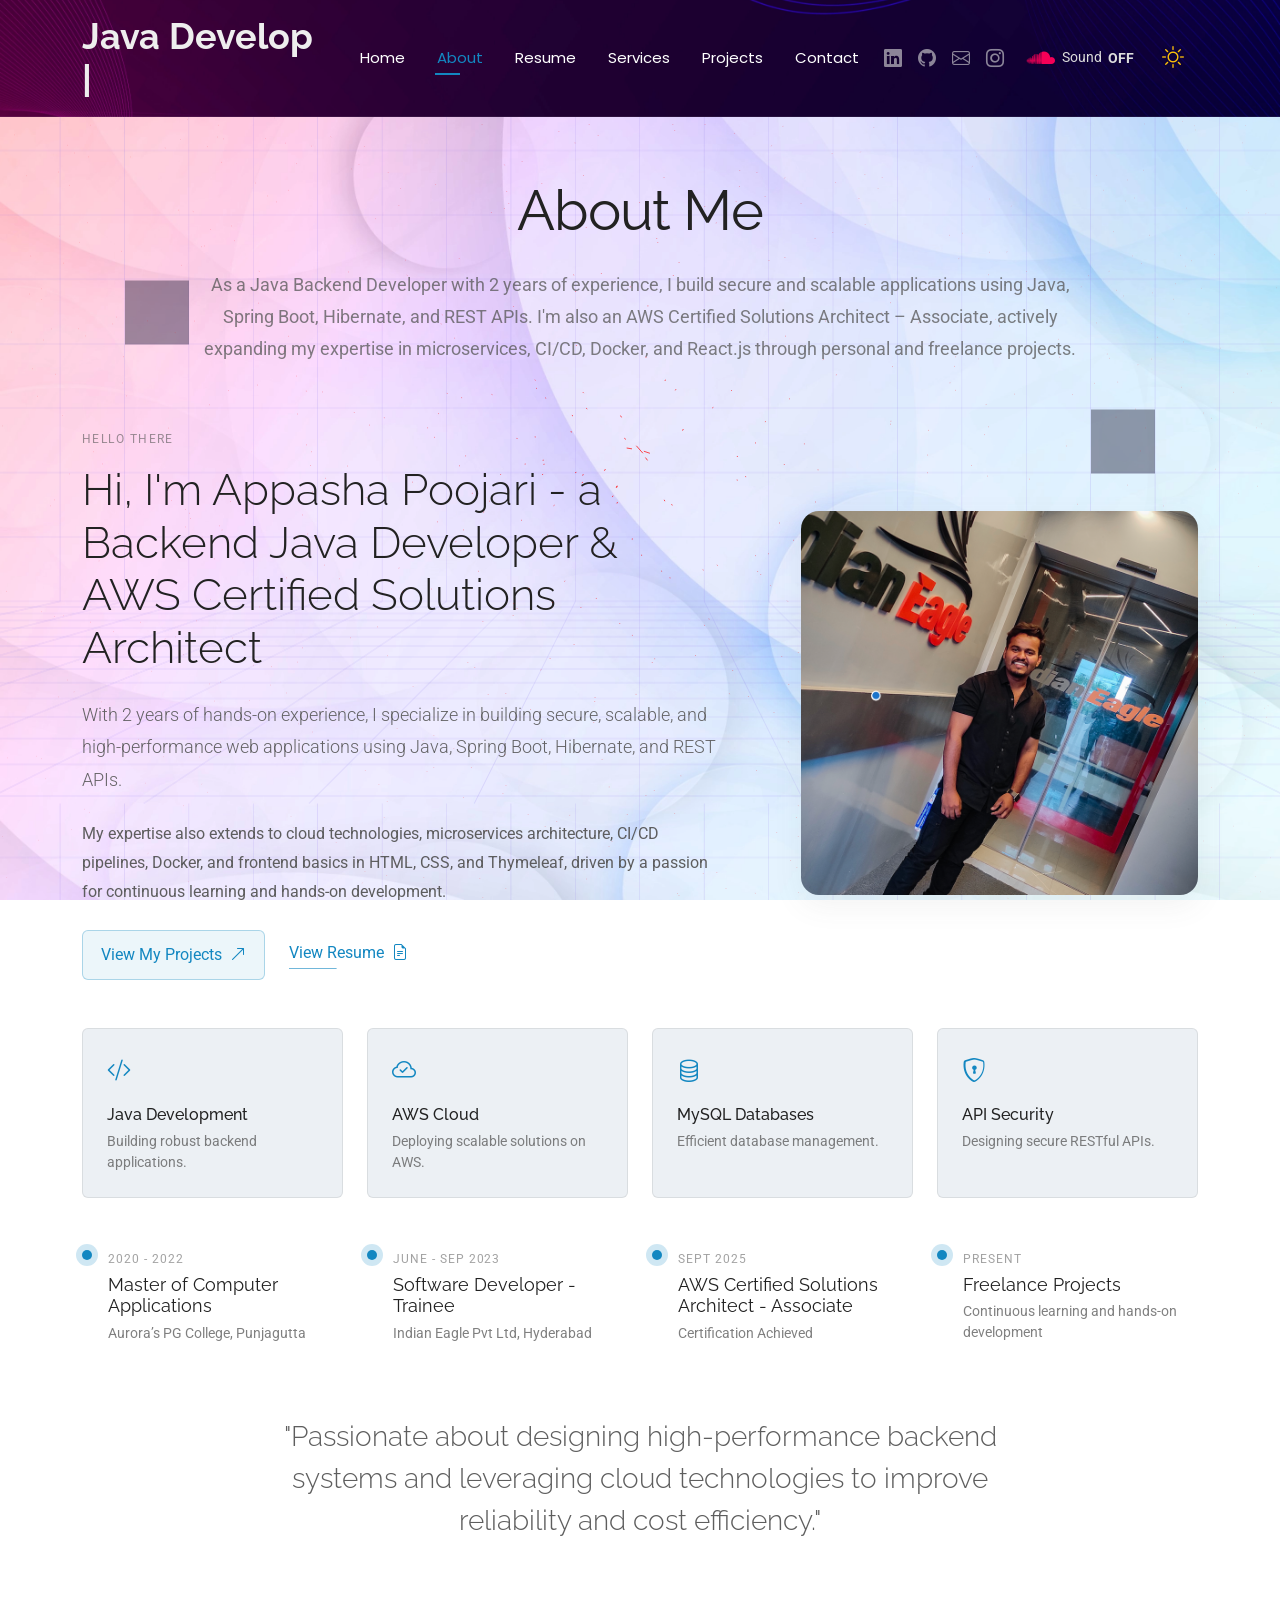
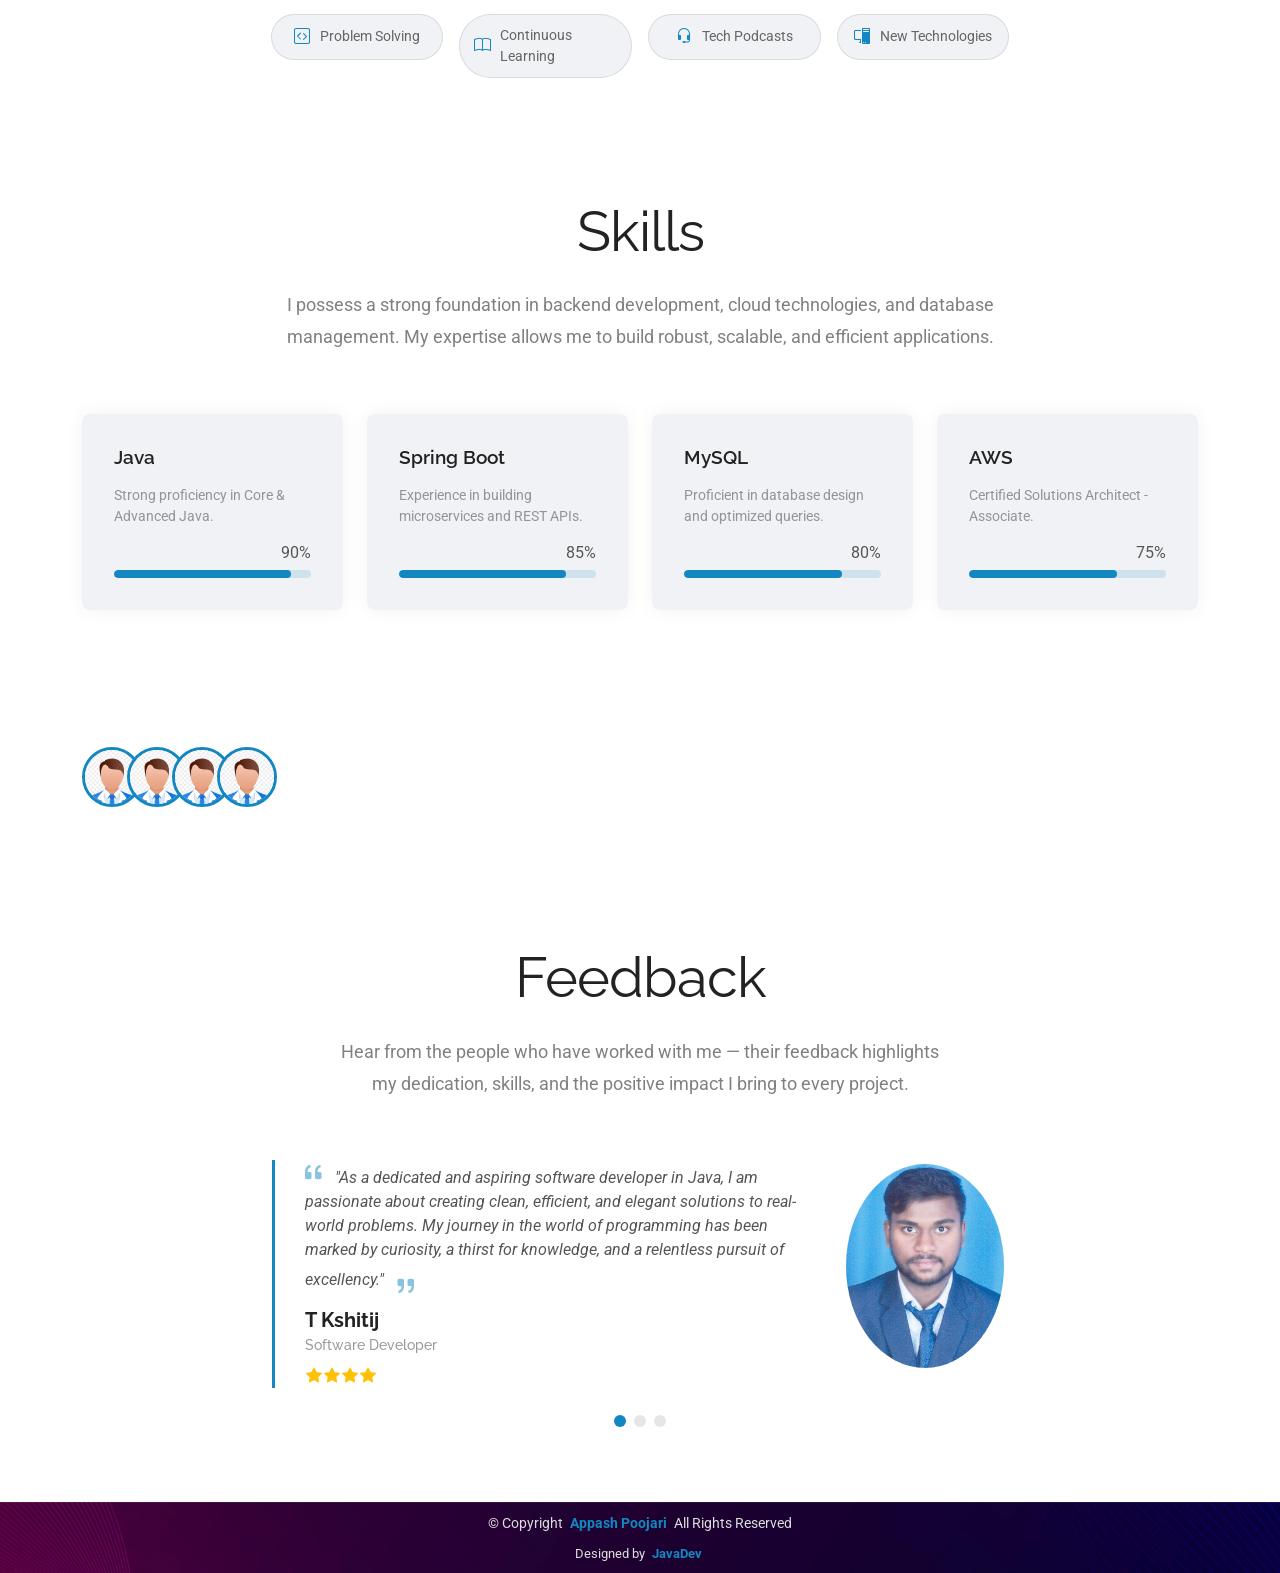
==== commit 2d73e229: "Update about.html" ====
--- a/about.html
+++ b/about.html
@@ -357,7 +357,7 @@
 
       <!-- Section Title -->
       <div class="container section-title" data-aos="fade-up">
-        <h2>feedback's</h2>
+        <h2>Feedback</h2>
         <p>Hear from the people who have worked with me — their feedback highlights my dedication, skills, and the positive impact I bring to every project.</p>      </div><!-- End Section Title -->
 
       <div class="container" data-aos="fade-up" data-aos-delay="100">
@@ -506,4 +506,4 @@
 
 </body>
 
-</html>+</html>
